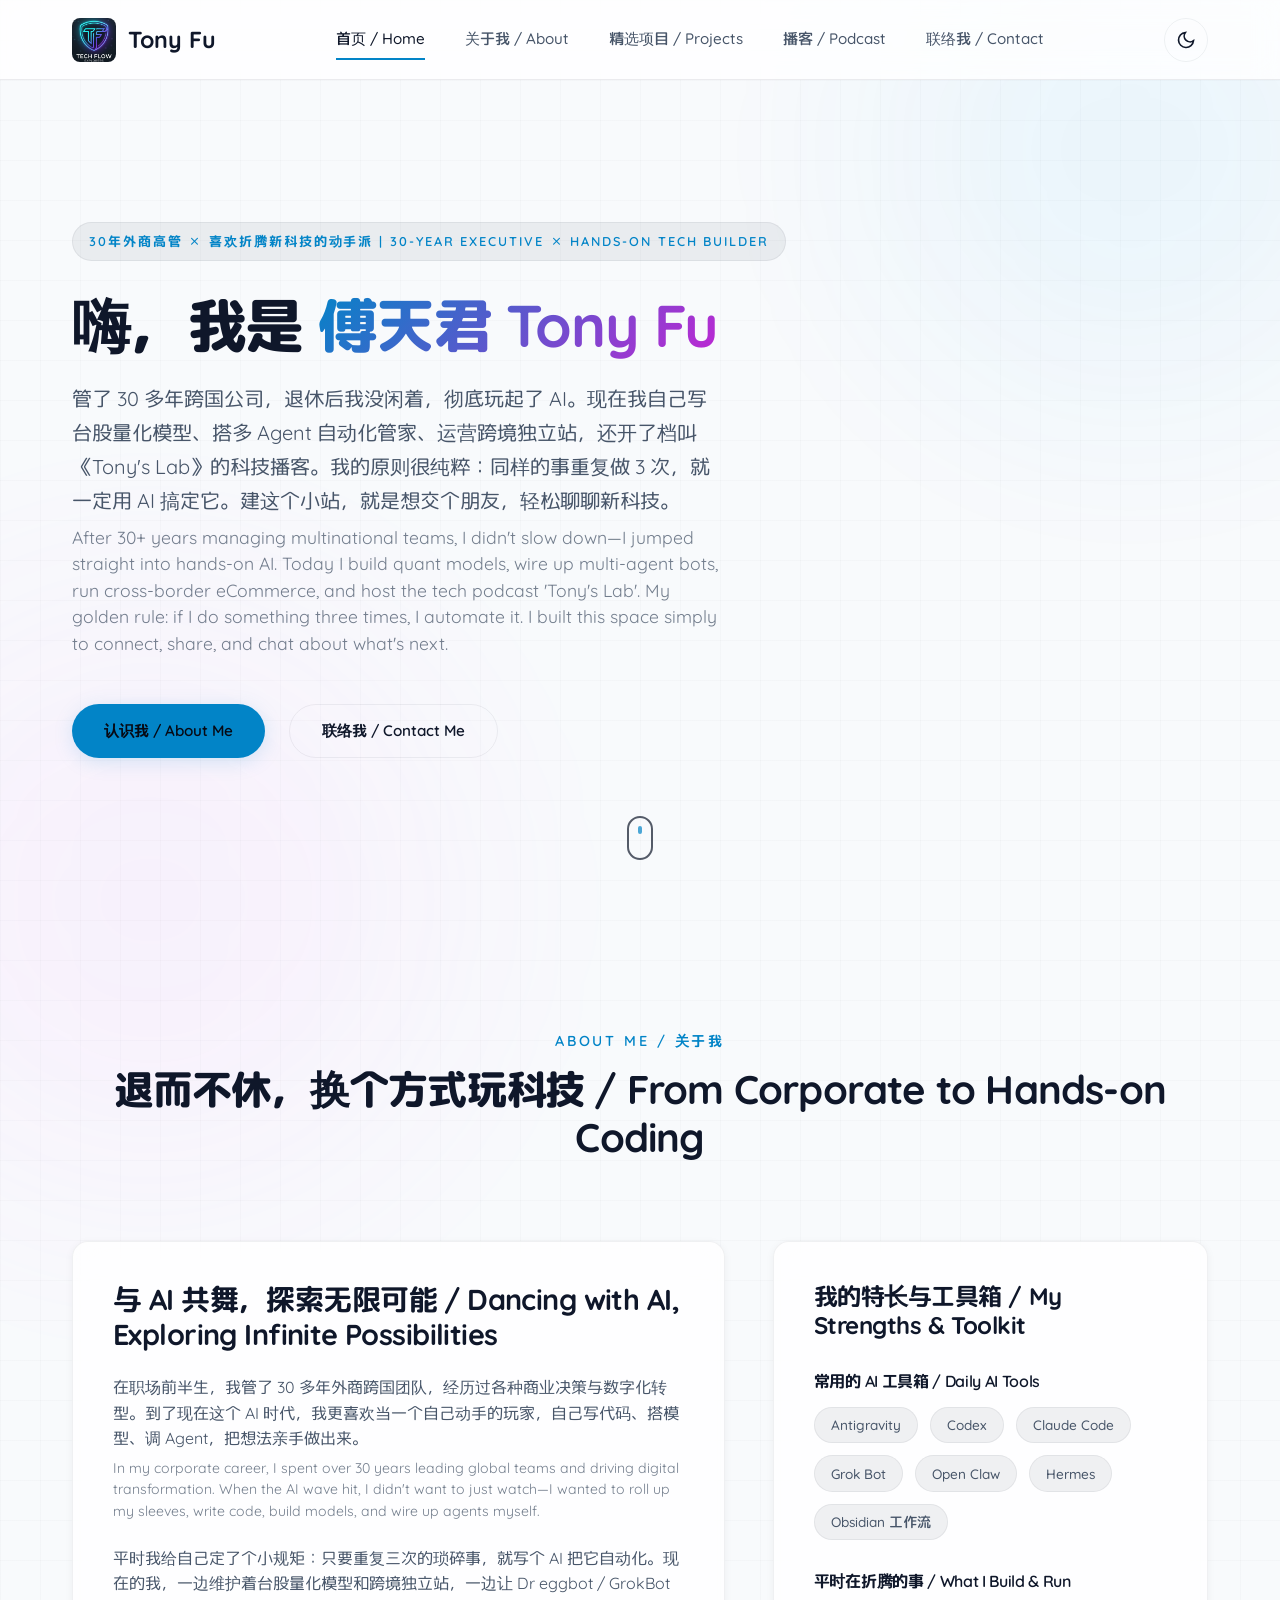
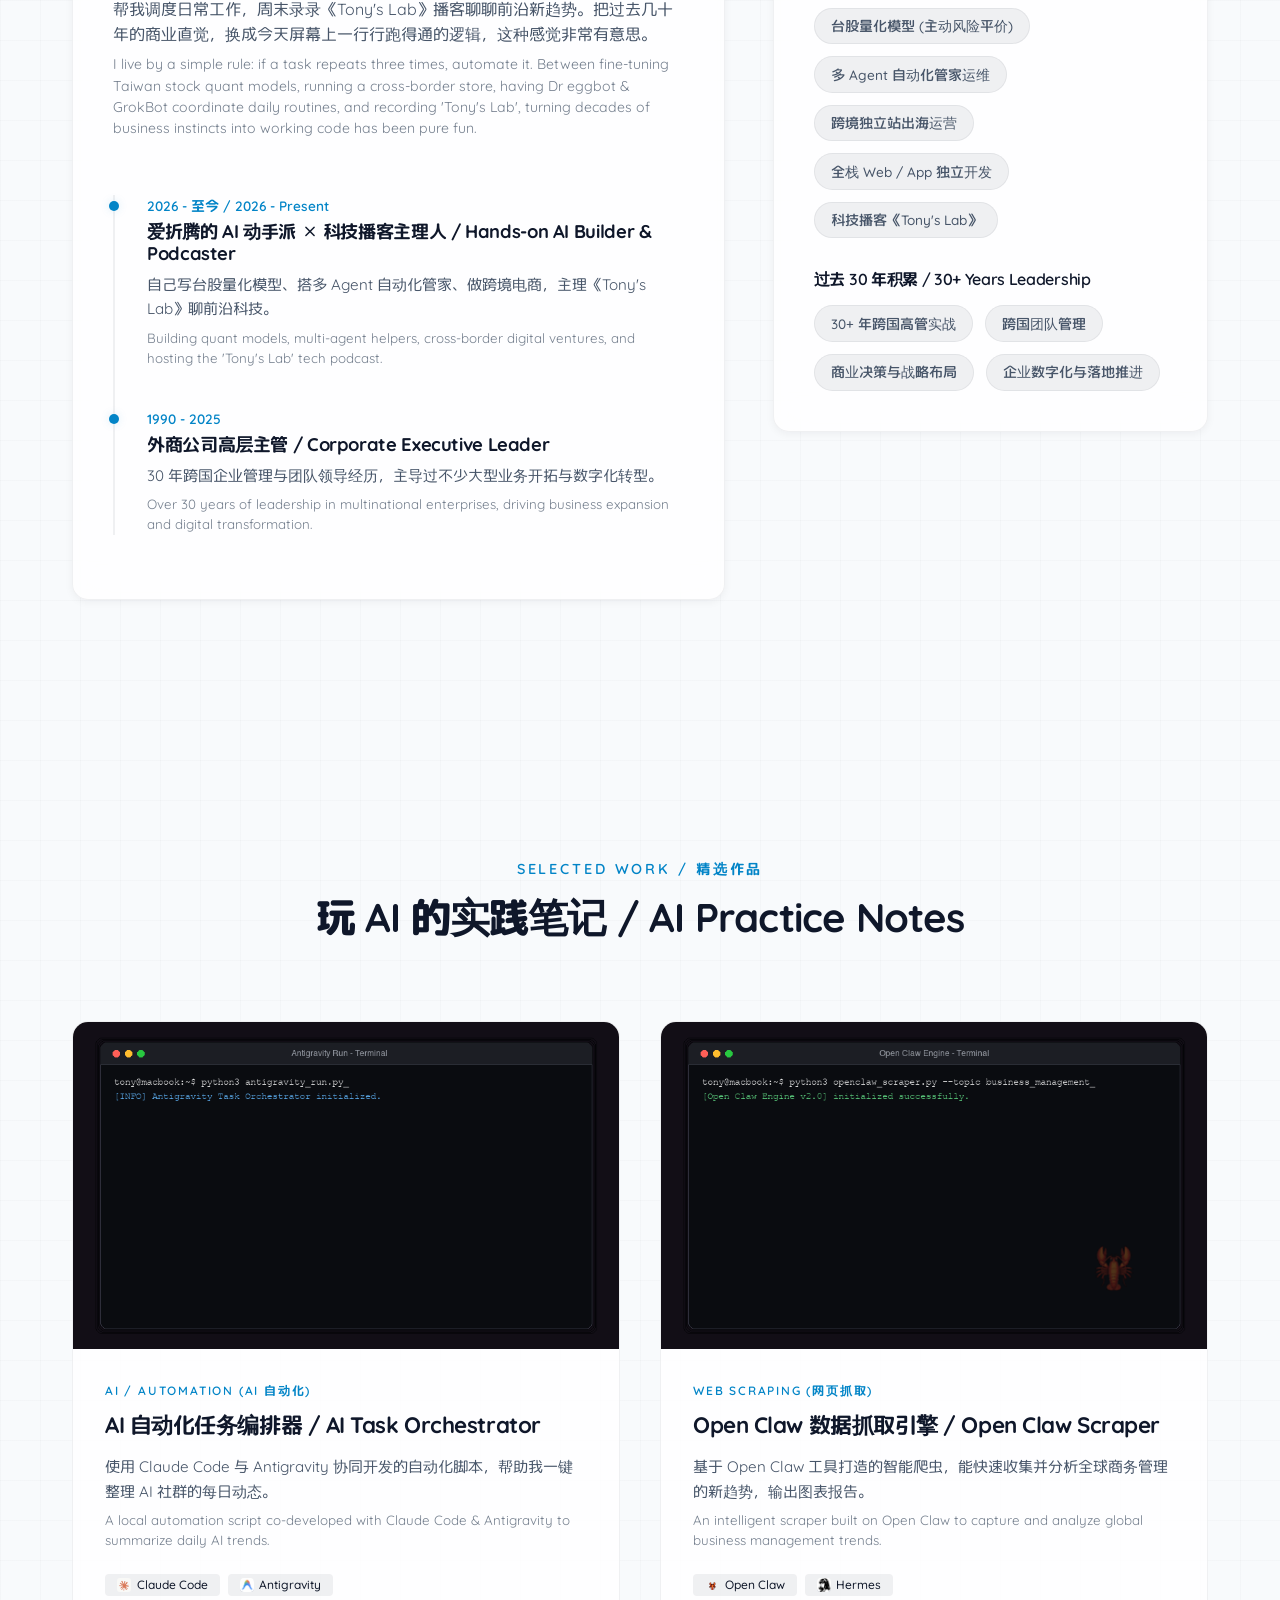
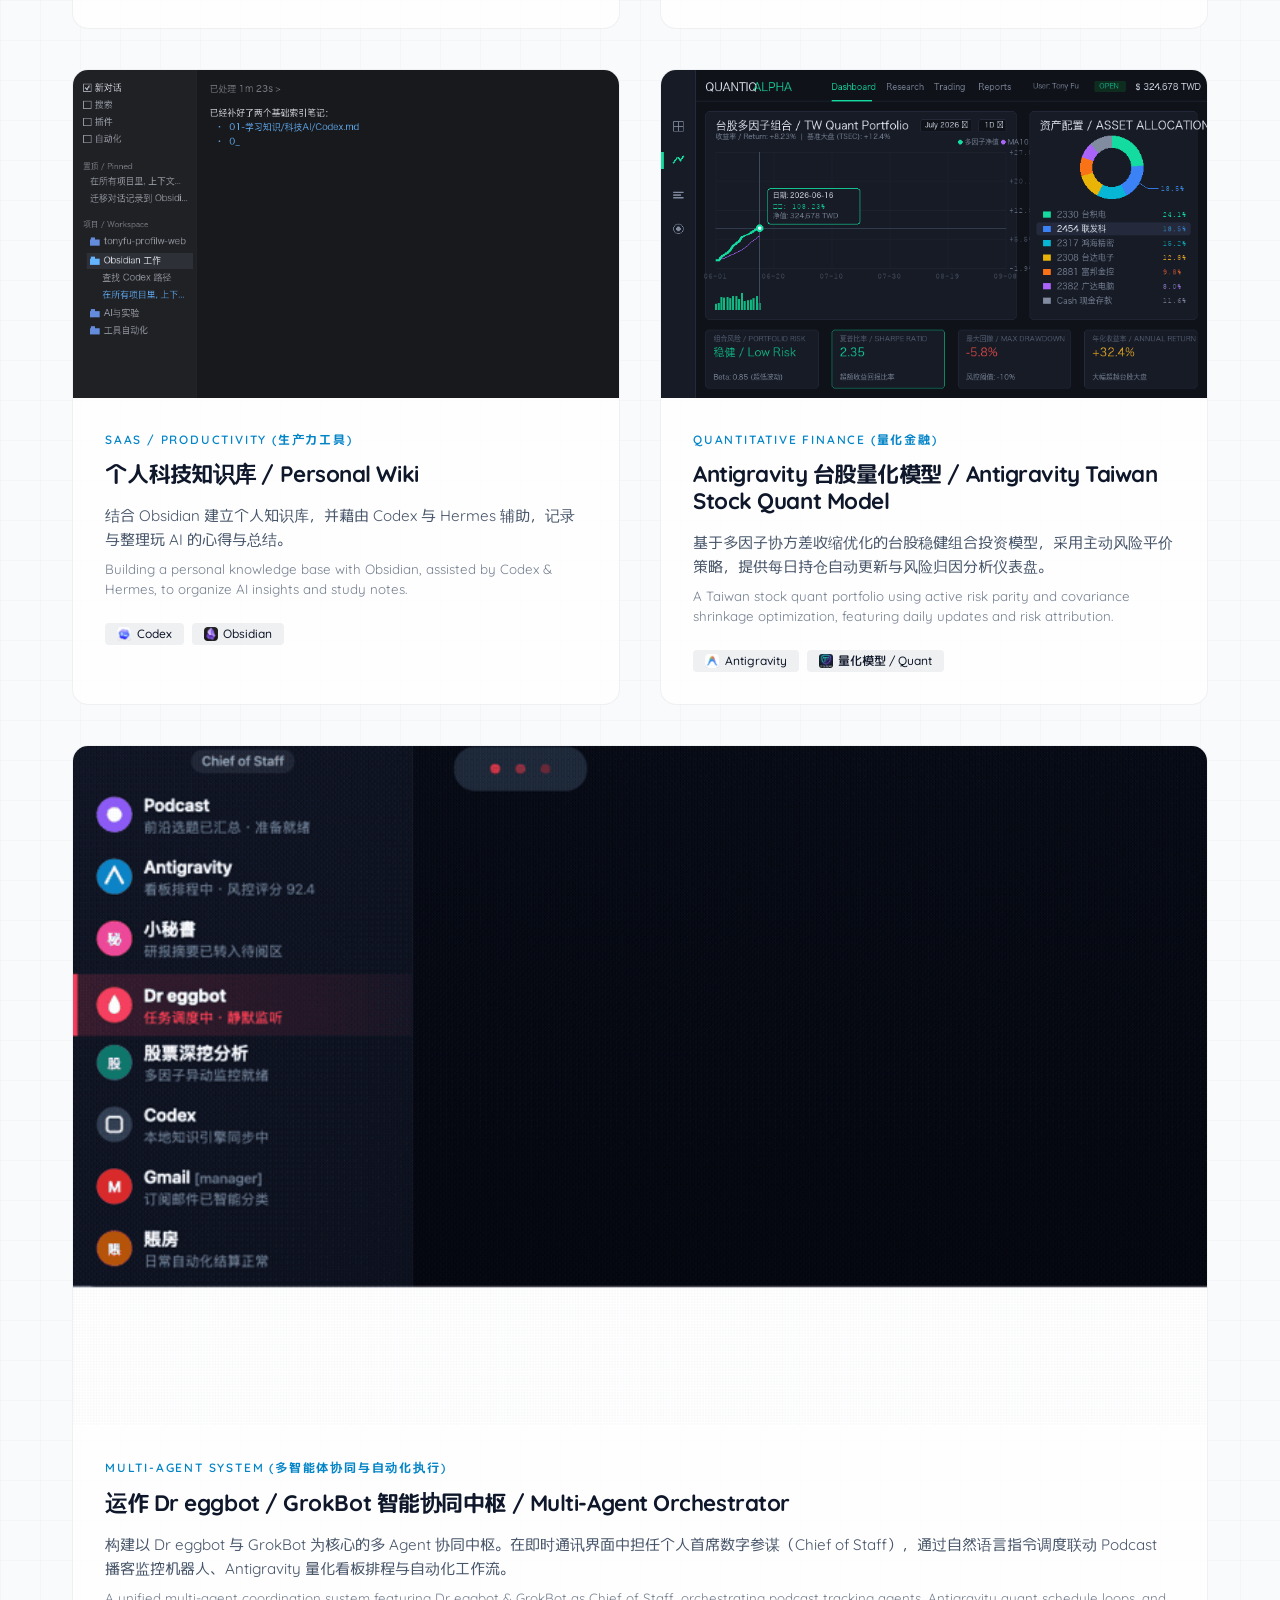
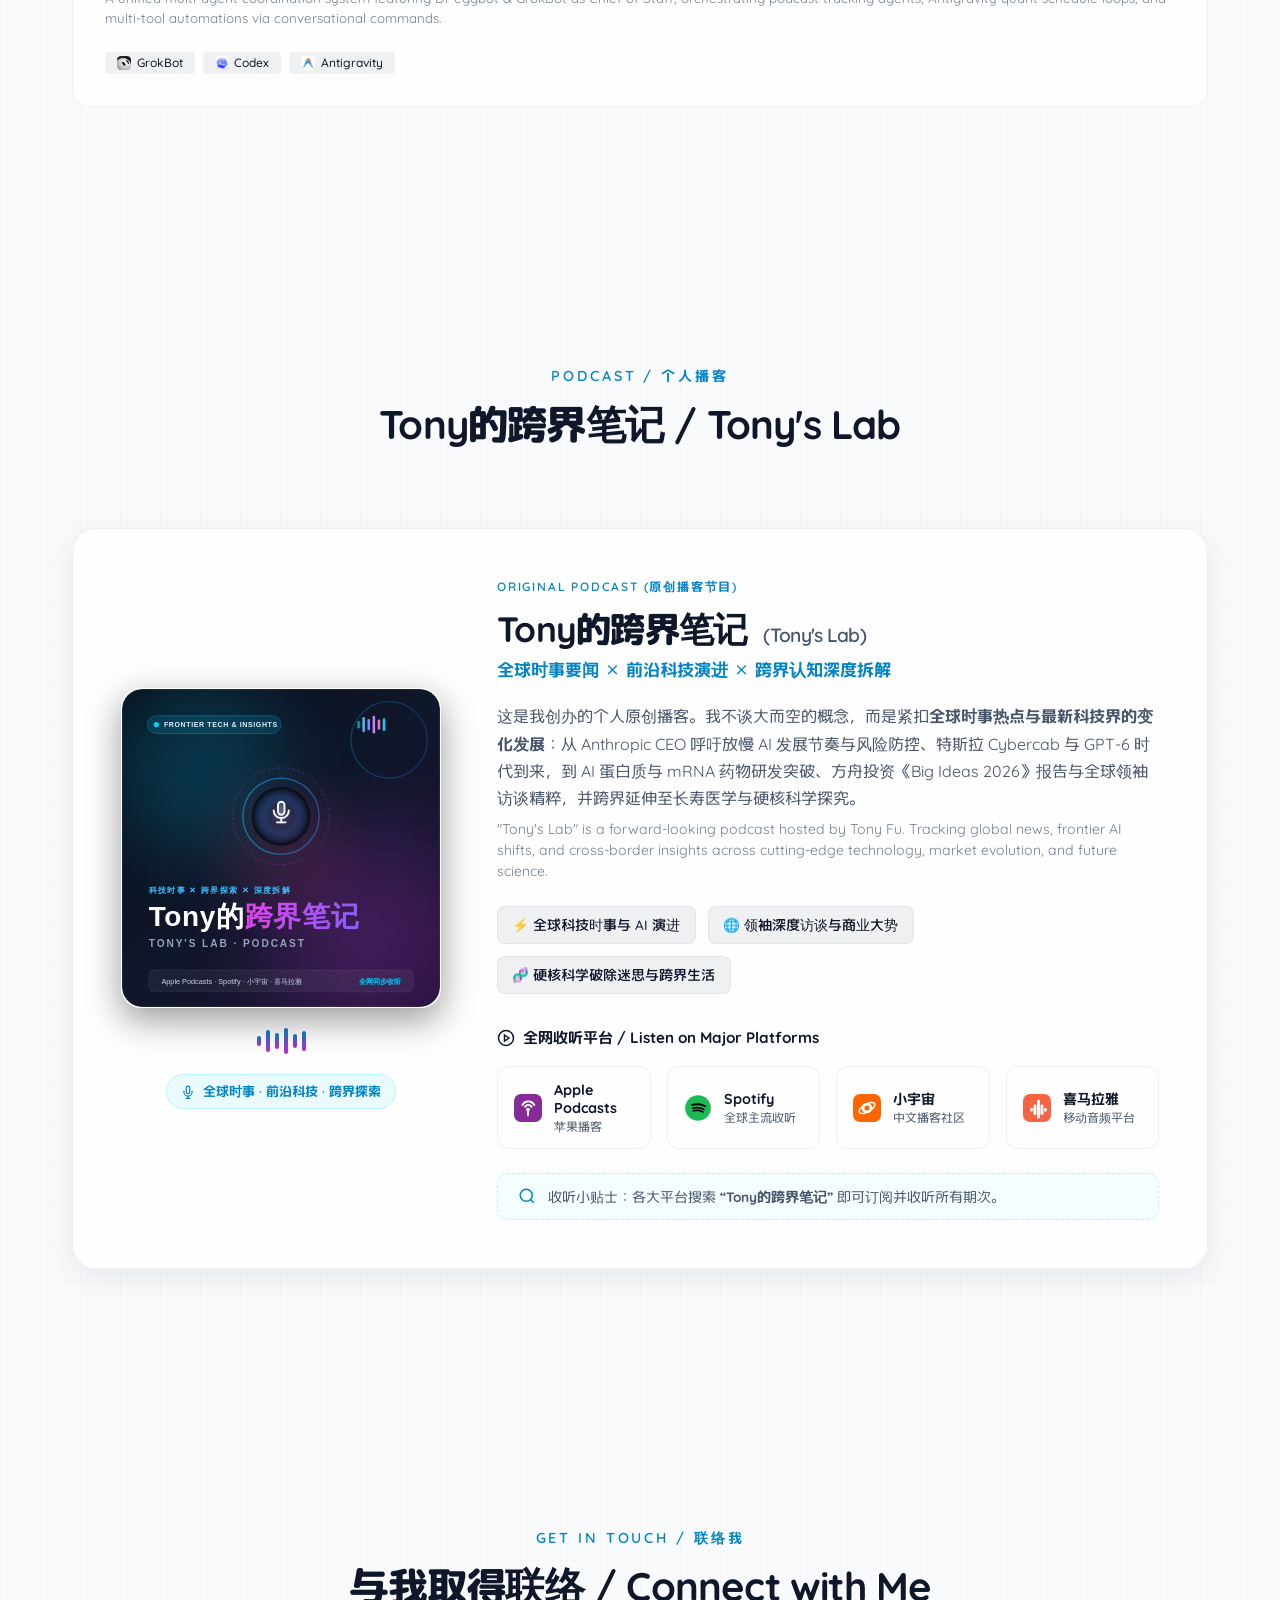
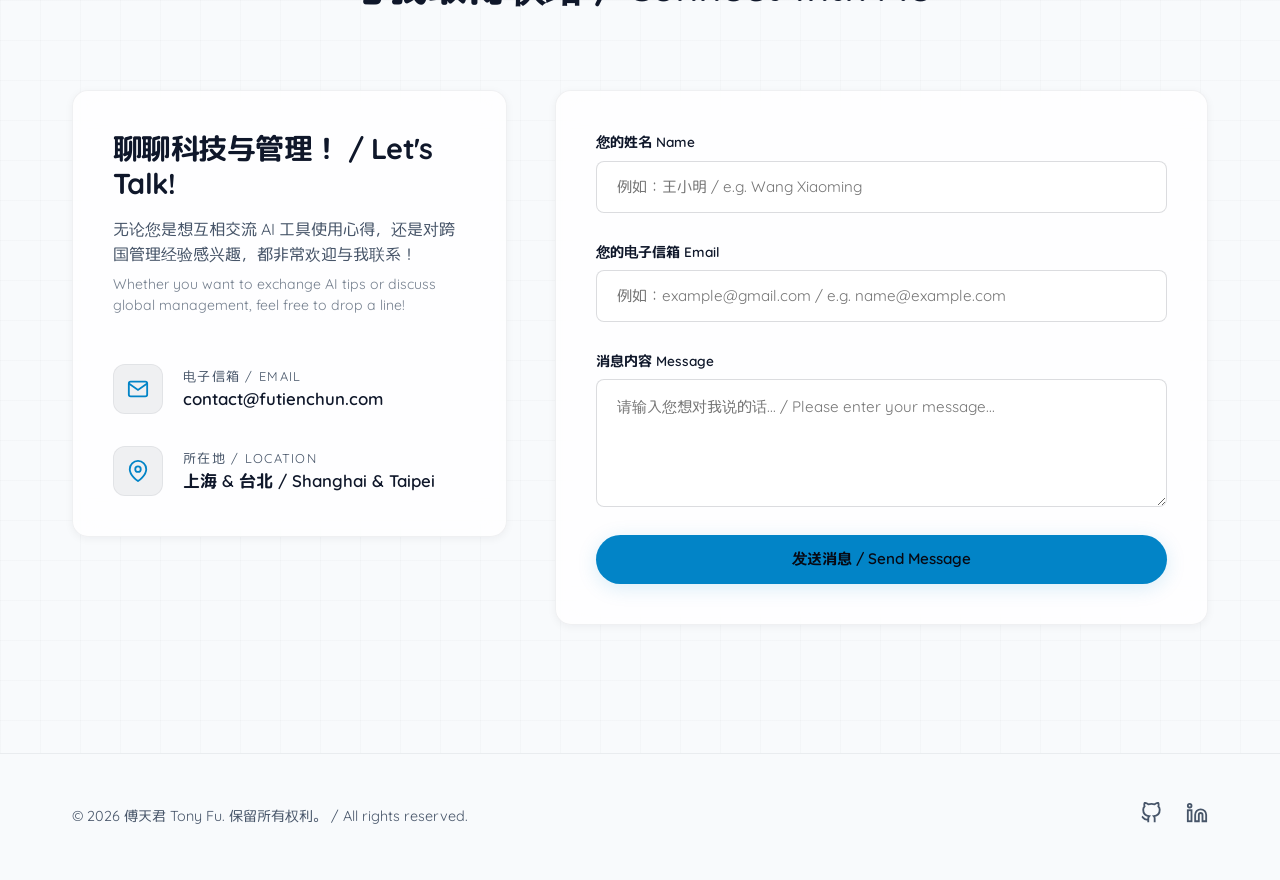
==== index.html @ 4ed68cca "deploy: sync dashboard updates on 2026-11-28 19:52:28" ====
<!DOCTYPE html>
<html lang="zh-Hans" data-theme="dark">
<head>
    <meta charset="UTF-8">
    <meta name="viewport" content="width=device-width, initial-scale=1.0">
    <title>傅天君 Tony Fu | 个人网站</title>
    <meta name="description" content="傅天君 Tony Fu 个人网站。30年外商高管，喜欢自己折腾 AI、写台股量化模型、做跨境独立站，并主理《Tony's Lab》科技播客。">
    
    <!-- Open Graph / Facebook -->
    <meta property="og:type" content="website">
    <meta property="og:title" content="傅天君 Tony Fu | 30年外商高管 ✕ 喜欢折腾新科技的动手派">
    <meta property="og:description" content="傅天君 Tony Fu 个人网站。30年外商高管，喜欢自己折腾 AI、写台股量化模型、做跨境独立站，并主理《Tony's Lab》科技播客。">
    <meta property="og:image" content="https://images.unsplash.com/photo-1618005182384-a83a8bd57fbe?q=80&w=1200&auto=format&fit=crop">

    <!-- Google Fonts -->
    <link rel="preconnect" href="https://fonts.googleapis.com">
    <link rel="preconnect" href="https://fonts.gstatic.com" crossorigin>
    <link href="https://fonts.googleapis.com/css2?family=M+PLUS+Rounded+1c:wght@400;500;700;800&family=Quicksand:wght@400;500;600;700&display=swap" rel="stylesheet">

    <!-- Style Sheet -->
    <link rel="stylesheet" href="style.css?v=20261128195228">
</head>
<body>
    <!-- Background Elements for Premium Glow Effects -->
    <div class="glow-container">
        <div class="glow-orb orb-1"></div>
        <div class="glow-orb orb-2"></div>
    </div>

    <!-- Header Navigation -->
    <header class="header">
        <div class="nav-container">
            <a href="#" class="logo"><img src="logo-v3.png" alt="Tony Fu Logo" class="logo-img" width="44" height="44" style="width: 44px; height: 44px; border-radius: 8px; object-fit: cover;"><span class="logo-text">Tony Fu</span></a>
            
            <nav class="nav-menu" id="navMenu">
                <a href="#home" class="nav-link active">首页 / Home</a>
                <a href="#about" class="nav-link">关于我 / About</a>
                <a href="#projects" class="nav-link">精选项目 / Projects</a>
                <a href="#podcast" class="nav-link">播客 / Podcast</a>
                <a href="#contact" class="nav-link">联络我 / Contact</a>
            </nav>

            <div class="nav-actions">
                <!-- Theme Toggle Button -->
                <button id="themeToggle" class="theme-toggle-btn" aria-label="切换主题">
                    <!-- Sun Icon (SVG) -->
                    <svg class="sun-icon" xmlns="http://www.w3.org/2000/svg" viewBox="0 0 24 24" fill="none" stroke="currentColor" stroke-width="2">
                        <circle cx="12" cy="12" r="5"></circle>
                        <line x1="12" y1="1" x2="12" y2="3"></line>
                        <line x1="12" y1="21" x2="12" y2="23"></line>
                        <line x1="4.22" y1="4.22" x2="5.64" y2="5.64"></line>
                        <line x1="18.36" y1="18.36" x2="19.78" y2="19.78"></line>
                        <line x1="1" y1="12" x2="3" y2="12"></line>
                        <line x1="21" y1="12" x2="23" y2="12"></line>
                        <line x1="4.22" y1="19.78" x2="5.64" y2="18.36"></line>
                        <line x1="18.36" y1="5.64" x2="19.78" y2="4.22"></line>
                    </svg>
                    <!-- Moon Icon (SVG) -->
                    <svg class="moon-icon" xmlns="http://www.w3.org/2000/svg" viewBox="0 0 24 24" fill="none" stroke="currentColor" stroke-width="2">
                        <path d="M21 12.79A9 9 0 1 1 11.21 3 7 7 0 0 0 21 12.79z"></path>
                    </svg>
                </button>
                
                <!-- Mobile Menu Button -->
                <button class="mobile-menu-btn" id="mobileMenuBtn" aria-label="选单">
                    <span></span>
                    <span></span>
                    <span></span>
                </button>
            </div>
        </div>
    </header>

    <main>
        <!-- Hero Section -->
        <section id="home" class="hero-section">
            <div class="container">
                <div class="hero-content">
                    <span class="hero-badge animate-fade-in">30年外商高管 ✕ 喜欢折腾新科技的动手派 | 30-Year Executive ✕ Hands-on Tech Builder</span>
                    <h1 class="hero-title hero-title-small animate-slide-up">
                        嗨，我是 <span class="text-gradient">傅天君 Tony Fu</span>
                    </h1>
                    <p class="hero-description animate-slide-up-delayed">
                        管了 30 多年跨国公司，退休后我没闲着，彻底玩起了 AI。现在我自己写台股量化模型、搭多 Agent 自动化管家、运营跨境独立站，还开了档叫《Tony's Lab》的科技播客。我的原则很纯粹：同样的事重复做 3 次，就一定用 AI 搞定它。建这个小站，就是想交个朋友，轻松聊聊新科技。
                        <span class="en-text">After 30+ years managing multinational teams, I didn't slow down—I jumped straight into hands-on AI. Today I build quant models, wire up multi-agent bots, run cross-border eCommerce, and host the tech podcast 'Tony's Lab'. My golden rule: if I do something three times, I automate it. I built this space simply to connect, share, and chat about what's next.</span>
                    </p>
                    <div class="hero-actions animate-slide-up-delayed">
                        <a href="#about" class="btn btn-primary">认识我 / About Me</a>
                        <a href="#contact" class="btn btn-secondary">联络我 / Contact Me</a>
                    </div>
                </div>
            </div>
            <!-- Animated Scroll Indicator -->
            <a href="#about" class="scroll-down" aria-label="向下滚动">
                <div class="mouse">
                    <div class="wheel"></div>
                </div>
            </a>
        </section>

        <!-- About Section -->
        <section id="about" class="about-section section-padding">
            <div class="container">
                <div class="section-header">
                    <span class="section-subtitle">About Me / 关于我</span>
                    <h2 class="section-title">退而不休，换个方式玩科技 / From Corporate to Hands-on Coding</h2>
                </div>
                
                <div class="about-grid">
                    <div class="about-info card-blur reveal-left">
                        <h3>与 AI 共舞，探索无限可能 / Dancing with AI, Exploring Infinite Possibilities</h3>
                        <p>在职场前半生，我管了 30 多年外商跨国团队，经历过各种商业决策与数字化转型。到了现在这个 AI 时代，我更喜欢当一个自己动手的玩家，自己写代码、搭模型、调 Agent，把想法亲手做出来。
                            <span class="en-text">In my corporate career, I spent over 30 years leading global teams and driving digital transformation. When the AI wave hit, I didn't want to just watch—I wanted to roll up my sleeves, write code, build models, and wire up agents myself.</span>
                        </p>
                        <p>平时我给自己定了个小规矩：只要重复三次的琐碎事，就写个 AI 把它自动化。现在的我，一边维护着台股量化模型和跨境独立站，一边让 Dr eggbot / GrokBot 帮我调度日常工作，周末录录《Tony's Lab》播客聊聊前沿新趋势。把过去几十年的商业直觉，换成今天屏幕上一行行跑得通的逻辑，这种感觉非常有意思。
                            <span class="en-text">I live by a simple rule: if a task repeats three times, automate it. Between fine-tuning Taiwan stock quant models, running a cross-border store, having Dr eggbot & GrokBot coordinate daily routines, and recording 'Tony's Lab', turning decades of business instincts into working code has been pure fun.</span>
                        </p>
                        
                        <div class="experience-timeline">
                            <div class="timeline-item">
                                <div class="timeline-dot"></div>
                                <div class="timeline-date">2026 - 至今 / 2026 - Present</div>
                                <h4 class="timeline-title">爱折腾的 AI 动手派 ✕ 科技播客主理人 / Hands-on AI Builder & Podcaster</h4>
                                <p class="timeline-desc">自己写台股量化模型、搭多 Agent 自动化管家、做跨境电商，主理《Tony's Lab》聊前沿科技。
                                    <span class="en-text">Building quant models, multi-agent helpers, cross-border digital ventures, and hosting the 'Tony's Lab' tech podcast.</span>
                                </p>
                            </div>
                            <div class="timeline-item">
                                <div class="timeline-dot"></div>
                                <div class="timeline-date">1990 - 2025</div>
                                <h4 class="timeline-title">外商公司高层主管 / Corporate Executive Leader</h4>
                                <p class="timeline-desc">30 年跨国企业管理与团队领导经历，主导过不少大型业务开拓与数字化转型。
                                    <span class="en-text">Over 30 years of leadership in multinational enterprises, driving business expansion and digital transformation.</span>
                                </p>
                            </div>
                        </div>
                    </div>
                    
                    <div class="skills-container reveal-right">
                        <div class="skills-card card-blur">
                            <h3>我的特长与工具箱 / My Strengths & Toolkit</h3>
                            
                            <div class="skill-category">
                                <h4>常用的 AI 工具箱 / Daily AI Tools</h4>
                                <div class="skill-tags">
                                    <span class="skill-tag">Antigravity</span>
                                    <span class="skill-tag">Codex</span>
                                    <span class="skill-tag">Claude Code</span>
                                    <span class="skill-tag">Grok Bot</span>
                                    <span class="skill-tag">Open Claw</span>
                                    <span class="skill-tag">Hermes</span>
                                    <span class="skill-tag">Obsidian 工作流</span>
                                </div>
                            </div>
                            
                            <div class="skill-category">
                                <h4>平时在折腾的事 / What I Build & Run</h4>
                                <div class="skill-tags">
                                    <span class="skill-tag">台股量化模型 (主动风险平价)</span>
                                    <span class="skill-tag">多 Agent 自动化管家运维</span>
                                    <span class="skill-tag">跨境独立站出海运营</span>
                                    <span class="skill-tag">全栈 Web / App 独立开发</span>
                                    <span class="skill-tag">科技播客《Tony's Lab》</span>
                                </div>
                            </div>

                            <div class="skill-category">
                                <h4>过去 30 年积累 / 30+ Years Leadership</h4>
                                <div class="skill-tags">
                                    <span class="skill-tag">30+ 年跨国高管实战</span>
                                    <span class="skill-tag">跨国团队管理</span>
                                    <span class="skill-tag">商业决策与战略布局</span>
                                    <span class="skill-tag">企业数字化与落地推进</span>
                                </div>
                            </div>
                        </div>
                    </div>
                </div>
            </div>
        </section>

        <!-- Projects Section -->
        <section id="projects" class="projects-section section-padding">
            <div class="container">
                <div class="section-header">
                    <span class="section-subtitle">Selected Work / 精选作品</span>
                    <h2 class="section-title">玩 AI 的实践笔记 / AI Practice Notes</h2>
                </div>
                
                <div class="projects-grid">
                    <!-- Project 1 -->
                    <article class="project-card reveal-up">
                        <div class="project-image-wrapper">
                            <img src="antigravity-demo.gif" alt="Antigravity 自动化运行演示" class="project-image" loading="lazy">
                            <div class="project-overlay">
                                <a href="#" class="project-link" aria-label="查看项目详情">
                                    <svg xmlns="http://www.w3.org/2000/svg" viewBox="0 0 24 24" fill="none" stroke="currentColor" stroke-width="2">
                                        <path d="M18 13v6a2 2 0 0 1-2 2H5a2 2 0 0 1-2-2V8a2 2 0 0 1 2-2h6"></path>
                                        <polyline points="15 3 21 3 21 9"></polyline>
                                        <line x1="10" y1="14" x2="21" y2="3"></line>
                                    </svg>
                                </a>
                            </div>
                        </div>
                        <div class="project-info">
                            <span class="project-category">AI / Automation (AI 自动化)</span>
                            <h3 class="project-title">AI 自动化任务编排器 / AI Task Orchestrator</h3>
                            <p class="project-desc">使用 Claude Code 与 Antigravity 协同开发的自动化脚本，帮助我一键整理 AI 社群的每日动态。
                                <span class="en-text">A local automation script co-developed with Claude Code & Antigravity to summarize daily AI trends.</span>
                            </p>
                            <div class="project-tags">
                                <span class="project-tag-small"><img src="claude-icon.png" class="tag-icon-img" alt="Claude Code" width="14" height="14" style="width: 14px; height: 14px; object-fit: contain; border-radius: 3px; flex-shrink: 0;"><span>Claude Code</span></span>
                                <span class="project-tag-small"><img src="antigravity-icon.png" class="tag-icon-img" alt="Antigravity" width="14" height="14" style="width: 14px; height: 14px; object-fit: contain; border-radius: 3px; flex-shrink: 0;"><span>Antigravity</span></span>
                            </div>
                        </div>
                    </article>

                    <!-- Project 2 -->
                    <article class="project-card reveal-up" style="animation-delay: 0.1s;">
                        <div class="project-image-wrapper">
                            <img src="openclaw-demo-v4.gif" alt="Open Claw 爬虫运行演示" class="project-image" loading="lazy">
                            <div class="project-overlay">
                                <a href="#" class="project-link" aria-label="查看项目详情">
                                    <svg xmlns="http://www.w3.org/2000/svg" viewBox="0 0 24 24" fill="none" stroke="currentColor" stroke-width="2">
                                        <path d="M18 13v6a2 2 0 0 1-2 2H5a2 2 0 0 1-2-2V8a2 2 0 0 1 2-2h6"></path>
                                        <polyline points="15 3 21 3 21 9"></polyline>
                                        <line x1="10" y1="14" x2="21" y2="3"></line>
                                    </svg>
                                </a>
                            </div>
                        </div>
                        <div class="project-info">
                            <span class="project-category">Web Scraping (网页抓取)</span>
                            <h3 class="project-title">Open Claw 数据抓取引擎 / Open Claw Scraper</h3>
                            <p class="project-desc">基于 Open Claw 工具打造的智能爬虫，能快速收集并分析全球商务管理的新趋势，输出图表报告。
                                <span class="en-text">An intelligent scraper built on Open Claw to capture and analyze global business management trends.</span>
                            </p>
                            <div class="project-tags">
                                <span class="project-tag-small"><img src="open-claw-icon.png" class="tag-icon-img" alt="Open Claw" width="14" height="14" style="width: 14px; height: 14px; object-fit: contain; border-radius: 3px; flex-shrink: 0;"><span>Open Claw</span></span>
                                <span class="project-tag-small"><img src="hermes-icon.png" class="tag-icon-img" alt="Hermes" width="14" height="14" style="width: 14px; height: 14px; object-fit: contain; border-radius: 3px; flex-shrink: 0;"><span>Hermes</span></span>
                            </div>
                        </div>
                    </article>

                    <!-- Project 3 -->
                    <article class="project-card reveal-up" style="animation-delay: 0.2s;">
                        <div class="project-image-wrapper">
                            <img src="wiki-demo-v4.gif" alt="Obsidian 知识库同步演示" class="project-image" loading="lazy">
                            <div class="project-overlay">
                                <a href="#" class="project-link" aria-label="查看项目详情">
                                    <svg xmlns="http://www.w3.org/2000/svg" viewBox="0 0 24 24" fill="none" stroke="currentColor" stroke-width="2">
                                        <path d="M18 13v6a2 2 0 0 1-2 2H5a2 2 0 0 1-2-2V8a2 2 0 0 1 2-2h6"></path>
                                        <polyline points="15 3 21 3 21 9"></polyline>
                                        <line x1="10" y1="14" x2="21" y2="3"></line>
                                    </svg>
                                </a>
                            </div>
                        </div>
                        <div class="project-info">
                            <span class="project-category">SaaS / Productivity (生产力工具)</span>
                            <h3 class="project-title">个人科技知识库 / Personal Wiki</h3>
                            <p class="project-desc">结合 Obsidian 建立个人知识库，并藉由 Codex 与 Hermes 辅助，记录与整理玩 AI 的心得与总结。
                                <span class="en-text">Building a personal knowledge base with Obsidian, assisted by Codex & Hermes, to organize AI insights and study notes.</span>
                            </p>
                            <div class="project-tags">
                                <span class="project-tag-small"><img src="codex-icon.png" class="tag-icon-img" alt="Codex" width="14" height="14" style="width: 14px; height: 14px; object-fit: contain; border-radius: 3px; flex-shrink: 0;"><span>Codex</span></span>
                                <span class="project-tag-small"><img src="obsidian-icon.png" class="tag-icon-img" alt="Obsidian" width="14" height="14" style="width: 14px; height: 14px; object-fit: contain; border-radius: 3px; flex-shrink: 0;"><span>Obsidian</span></span>
                            </div>
                        </div>
                    </article>

                    <!-- Project 4 -->
                    <article class="project-card reveal-up" style="animation-delay: 0.3s;">
                        <div class="project-image-wrapper">
                            <img src="dashboard-demo.gif" alt="Antigravity 台股量化模型仪表盘演示" class="project-image" loading="lazy">
                            <div class="project-overlay">
                                <a href="/dashboard/index.html?v=20261128195228" class="project-link" aria-label="查看项目详情">
                                    <svg xmlns="http://www.w3.org/2000/svg" viewBox="0 0 24 24" fill="none" stroke="currentColor" stroke-width="2">
                                        <path d="M18 13v6a2 2 0 0 1-2 2H5a2 2 0 0 1-2-2V8a2 2 0 0 1 2-2h6"></path>
                                        <polyline points="15 3 21 3 21 9"></polyline>
                                        <line x1="10" y1="14" x2="21" y2="3"></line>
                                    </svg>
                                </a>
                            </div>
                        </div>
                        <div class="project-info">
                            <span class="project-category">Quantitative Finance (量化金融)</span>
                            <h3 class="project-title">Antigravity 台股量化模型 / Antigravity Taiwan Stock Quant Model</h3>
                            <p class="project-desc">基于多因子协方差收缩优化的台股稳健组合投资模型，采用主动风险平价策略，提供每日持仓自动更新与风险归因分析仪表盘。
                                <span class="en-text">A Taiwan stock quant portfolio using active risk parity and covariance shrinkage optimization, featuring daily updates and risk attribution.</span>
                            </p>
                            <div class="project-tags">
                                <span class="project-tag-small"><img src="antigravity-icon.png" class="tag-icon-img" alt="Antigravity" width="14" height="14" style="width: 14px; height: 14px; object-fit: contain; border-radius: 3px; flex-shrink: 0;"><span>Antigravity</span></span>
                                <span class="project-tag-small"><img src="logo-v3.png" class="tag-icon-img" alt="Quant" width="14" height="14" style="width: 14px; height: 14px; object-fit: contain; border-radius: 3px; flex-shrink: 0;"><span>量化模型 / Quant</span></span>
                            </div>
                        </div>
                    </article>

                    <!-- Project 5: GrokBot Featured Full Width -->
                    <article class="project-card featured-full reveal-up" style="animation-delay: 0.4s;">
                        <div class="project-image-wrapper">
                            <img src="grokbot-demo.gif" alt="Dr eggbot 与 GrokBot 多智能体协同调度动画演示" class="project-image" loading="lazy">
                            <div class="project-overlay">
                                <a href="#" class="project-link" aria-label="查看项目详情">
                                    <svg xmlns="http://www.w3.org/2000/svg" viewBox="0 0 24 24" fill="none" stroke="currentColor" stroke-width="2">
                                        <path d="M18 13v6a2 2 0 0 1-2 2H5a2 2 0 0 1-2-2V8a2 2 0 0 1 2-2h6"></path>
                                        <polyline points="15 3 21 3 21 9"></polyline>
                                        <line x1="10" y1="14" x2="21" y2="3"></line>
                                    </svg>
                                </a>
                            </div>
                        </div>
                        <div class="project-info">
                            <span class="project-category">Multi-Agent System (多智能体协同与自动化执行)</span>
                            <h3 class="project-title">运作 Dr eggbot / GrokBot 智能协同中枢 / Multi-Agent Orchestrator</h3>
                            <p class="project-desc">构建以 Dr eggbot 与 GrokBot 为核心的多 Agent 协同中枢。在即时通讯界面中担任个人首席数字参谋（Chief of Staff），通过自然语言指令调度联动 Podcast 播客监控机器人、Antigravity 量化看板排程与自动化工作流。
                                <span class="en-text">A unified multi-agent coordination system featuring Dr eggbot & GrokBot as Chief of Staff, orchestrating podcast tracking agents, Antigravity quant schedule loops, and multi-tool automations via conversational commands.</span>
                            </p>
                            <div class="project-tags">
                                <span class="project-tag-small"><img src="grok-icon.png" class="tag-icon-img" alt="GrokBot" width="14" height="14" style="width: 14px; height: 14px; object-fit: contain; border-radius: 3px; flex-shrink: 0;"><span>GrokBot</span></span>
                                <span class="project-tag-small"><img src="codex-icon.png" class="tag-icon-img" alt="Codex" width="14" height="14" style="width: 14px; height: 14px; object-fit: contain; border-radius: 3px; flex-shrink: 0;"><span>Codex</span></span>
                                <span class="project-tag-small"><img src="antigravity-icon.png" class="tag-icon-img" alt="Antigravity" width="14" height="14" style="width: 14px; height: 14px; object-fit: contain; border-radius: 3px; flex-shrink: 0;"><span>Antigravity</span></span>
                            </div>
                        </div>
                    </article>
                </div>
            </div>
        </section>

        <!-- Podcast Section -->
        <section id="podcast" class="podcast-section section-padding">
            <div class="container">
                <div class="section-header">
                    <span class="section-subtitle">Podcast / 个人播客</span>
                    <h2 class="section-title">Tony的跨界笔记 / Tony's Lab</h2>
                </div>

                <div class="podcast-wrapper card-blur reveal-up">
                    <div class="podcast-container-grid">
                        <!-- Left Column: Cover & Sound Animation -->
                        <div class="podcast-visual-col">
                            <div class="podcast-cover-box">
                                <img src="podcast-cover.svg" alt="Tony的跨界笔记 Tony's Lab 播客封面" class="podcast-cover-img" loading="lazy">
                            </div>
                            <div class="sound-wave-bar-container" aria-hidden="true">
                                <div class="sound-wave-bar"></div>
                                <div class="sound-wave-bar"></div>
                                <div class="sound-wave-bar"></div>
                                <div class="sound-wave-bar"></div>
                                <div class="sound-wave-bar"></div>
                                <div class="sound-wave-bar"></div>
                            </div>
                            <div class="podcast-meta-badge">
                                <svg xmlns="http://www.w3.org/2000/svg" width="14" height="14" viewBox="0 0 24 24" fill="none" stroke="currentColor" stroke-width="2">
                                    <path d="M12 2a3 3 0 0 0-3 3v7a3 3 0 0 0 6 0V5a3 3 0 0 0-3-3z"></path>
                                    <path d="M19 10v2a7 7 0 0 1-14 0v-2"></path>
                                    <line x1="12" y1="19" x2="12" y2="23"></line>
                                    <line x1="8" y1="23" x2="16" y2="23"></line>
                                </svg>
                                <span>全球时事 · 前沿科技 · 跨界探索</span>
                            </div>
                        </div>

                        <!-- Right Column: Details & Platforms -->
                        <div class="podcast-content-col">
                            <span class="project-category">Original Podcast (原创播客节目)</span>
                            <h3 class="podcast-title">Tony的跨界笔记 <span style="font-size: 1.2rem; font-weight: 600; color: var(--text-secondary); margin-left: 0.4rem;">(Tony's Lab)</span></h3>
                            <p class="podcast-tagline">全球时事要闻 ✕ 前沿科技演进 ✕ 跨界认知深度拆解</p>
                            
                            <p class="podcast-desc-text">
                                这是我创办的个人原创播客。我不谈大而空的概念，而是紧扣<strong>全球时事热点与最新科技界的变化发展</strong>：从 Anthropic CEO 呼吁放慢 AI 发展节奏与风险防控、特斯拉 Cybercab 与 GPT-6 时代到来，到 AI 蛋白质与 mRNA 药物研发突破、方舟投资《Big Ideas 2026》报告与全球领袖访谈精粹，并跨界延伸至长寿医学与硬核科学探究。
                                <span class="en-text">"Tony's Lab" is a forward-looking podcast hosted by Tony Fu. Tracking global news, frontier AI shifts, and cross-border insights across cutting-edge technology, market evolution, and future science.</span>
                            </p>

                            <div class="podcast-focus-list">
                                <span class="podcast-focus-item">⚡ 全球科技时事与 AI 演进</span>
                                <span class="podcast-focus-item">🌐 领袖深度访谈与商业大势</span>
                                <span class="podcast-focus-item">🧬 硬核科学破除迷思与跨界生活</span>
                            </div>

                            <div class="podcast-platforms-heading">
                                <svg xmlns="http://www.w3.org/2000/svg" width="18" height="18" viewBox="0 0 24 24" fill="none" stroke="currentColor" stroke-width="2">
                                    <circle cx="12" cy="12" r="10"></circle>
                                    <polygon points="10 8 16 12 10 16 10 8"></polygon>
                                </svg>
                                <span>全网收听平台 / Listen on Major Platforms</span>
                            </div>

                            <div class="podcast-platforms-grid">
                                <!-- Apple Podcasts -->
                                <a href="https://podcasts.apple.com" target="_blank" rel="noopener noreferrer" class="platform-card apple-podcasts">
                                    <div class="platform-icon">
                                        <svg viewBox="0 0 24 24" fill="none" xmlns="http://www.w3.org/2000/svg">
                                            <rect width="24" height="24" rx="6" fill="#872b96"/>
                                            <path d="M12 5.5c-2.4 0-4.5 1.4-5.5 3.5-.2.5 0 1 .5 1.2.5.2 1 0 1.2-.5.7-1.6 2.3-2.7 4.1-2.7s3.4 1.1 4.1 2.7c.2.5.7.7 1.2.5.5-.2.7-.7.5-1.2-1-2.1-3.1-3.5-5.6-3.5zm0 3c-1.4 0-2.6.8-3.2 2-.2.5 0 1 .5 1.2.5.2 1 0 1.2-.5.3-.6 1-1.2 1.8-1.2s1.5.6 1.8 1.2c.2.5.7.7 1.2.5.5-.2.7-.7.5-1.2-.6-1.2-1.8-2-3.8-2zm0 3.2c-.9 0-1.6.7-1.6 1.6 0 .6.3 1.1.8 1.4v3.8c0 .4.3.7.8.7s.8-.3.8-.7v-3.8c.5-.3.8-.8.8-1.4 0-.9-.7-1.6-1.6-1.6z" fill="#ffffff"/>
                                        </svg>
                                    </div>
                                    <div class="platform-texts">
                                        <span class="platform-name">Apple Podcasts</span>
                                        <span class="platform-sub">苹果播客</span>
                                    </div>
                                </a>

                                <!-- Spotify -->
                                <a href="https://open.spotify.com" target="_blank" rel="noopener noreferrer" class="platform-card spotify">
                                    <div class="platform-icon">
                                        <svg viewBox="0 0 24 24" fill="none" xmlns="http://www.w3.org/2000/svg">
                                            <circle cx="12" cy="12" r="11" fill="#1DB954"/>
                                            <path d="M16.5 16.2c-.2 0-.4-.1-.5-.2-2.1-1.3-4.8-1.6-8-0.9-.4.1-.7-.2-.8-.5-.1-.4.2-.7.5-.8 3.5-.8 6.5-.5 8.9 1 .3.2.4.6.2.9-.1.3-.3.5-.3.5zm1.1-2.5c-.2.3-.6.4-.9.2-2.4-1.5-6.1-1.9-8.9-1-.4.1-.8-.1-.9-.5-.1-.4.1-.8.5-.9 3.2-1 7.3-.5 10 1.2.3.2.4.6.2 1zm.1-2.6c-2.9-1.7-7.7-1.9-10.5-1-.4.1-.9-.1-1-.5-.1-.4.1-.9.5-1 3.3-1 8.6-.8 11.9 1.2.4.2.5.7.3 1.1-.2.3-.8.4-1.2.2z" fill="#000000"/>
                                        </svg>
                                    </div>
                                    <div class="platform-texts">
                                        <span class="platform-name">Spotify</span>
                                        <span class="platform-sub">全球主流收听</span>
                                    </div>
                                </a>

                                <!-- 小宇宙 -->
                                <a href="https://www.xiaoyuzhoufm.com" target="_blank" rel="noopener noreferrer" class="platform-card xiaoyuzhou">
                                    <div class="platform-icon">
                                        <svg viewBox="0 0 24 24" fill="none" xmlns="http://www.w3.org/2000/svg">
                                            <rect width="24" height="24" rx="6" fill="#FF6600"/>
                                            <circle cx="12" cy="12" r="4.5" fill="#ffffff"/>
                                            <circle cx="12" cy="12" r="2.2" fill="#FF6600"/>
                                            <ellipse cx="12" cy="12" rx="7.5" ry="3.2" transform="rotate(-30 12 12)" stroke="#ffffff" stroke-width="1.3" fill="none"/>
                                        </svg>
                                    </div>
                                    <div class="platform-texts">
                                        <span class="platform-name">小宇宙</span>
                                        <span class="platform-sub">中文播客社区</span>
                                    </div>
                                </a>

                                <!-- 喜马拉雅 -->
                                <a href="https://www.ximalaya.com" target="_blank" rel="noopener noreferrer" class="platform-card ximalaya">
                                    <div class="platform-icon">
                                        <svg viewBox="0 0 24 24" fill="none" xmlns="http://www.w3.org/2000/svg">
                                            <rect width="24" height="24" rx="6" fill="#F86442"/>
                                            <path d="M6 13a1 1 0 0 1 1-1h.5a1 1 0 0 1 1 1v1a1 1 0 0 1-1 1H7a1 1 0 0 1-1-1v-1zm3-3a1 1 0 0 1 1-1h.5a1 1 0 0 1 1 1v7a1 1 0 0 1-1 1H10a1 1 0 0 1-1-1v-7zm3-4a1 1 0 0 1 1-1h.5a1 1 0 0 1 1 1v14a1 1 0 0 1-1 1H13a1 1 0 0 1-1-1V6zm3 4a1 1 0 0 1 1-1h.5a1 1 0 0 1 1 1v7a1 1 0 0 1-1 1H16a1 1 0 0 1-1-1v-7zm3 3a1 1 0 0 1 1-1h.5a1 1 0 0 1 1 1v1a1 1 0 0 1-1 1H19a1 1 0 0 1-1-1v-1z" fill="#ffffff"/>
                                        </svg>
                                    </div>
                                    <div class="platform-texts">
                                        <span class="platform-name">喜马拉雅</span>
                                        <span class="platform-sub">移动音频平台</span>
                                    </div>
                                </a>
                            </div>

                            <div class="podcast-search-tip">
                                <svg xmlns="http://www.w3.org/2000/svg" viewBox="0 0 24 24" fill="none" stroke="currentColor" stroke-width="2">
                                    <circle cx="11" cy="11" r="8"></circle>
                                    <line x1="21" y1="21" x2="16.65" y2="16.65"></line>
                                </svg>
                                <span>收听小贴士：各大平台搜索 <strong>“Tony的跨界笔记”</strong> 即可订阅并收听所有期次。</span>
                            </div>
                        </div>
                    </div>
                </div>
            </div>
        </section>

        <!-- Contact Section -->
        <section id="contact" class="contact-section section-padding">
            <div class="container">
                <div class="section-header">
                    <span class="section-subtitle">Get In Touch / 联络我</span>
                    <h2 class="section-title">与我取得联络 / Connect with Me</h2>
                </div>

                <div class="contact-grid">
                    <div class="contact-card card-blur reveal-left">
                        <h3>聊聊科技与管理！ / Let's Talk!</h3>
                        <p>无论您是想互相交流 AI 工具使用心得，还是对跨国管理经验感兴趣，都非常欢迎与我联系！
                            <span class="en-text">Whether you want to exchange AI tips or discuss global management, feel free to drop a line!</span>
                        </p>
                        
                        <div class="contact-methods">
                            <div class="contact-method-item">
                                <div class="icon-wrapper">
                                    <svg xmlns="http://www.w3.org/2000/svg" viewBox="0 0 24 24" fill="none" stroke="currentColor" stroke-width="2">
                                        <path d="M4 4h16c1.1 0 2 .9 2 2v12c0 1.1-.9 2-2 2H4c-1.1 0-2-.9-2-2V6c0-1.1.9-2 2-2z"></path>
                                        <polyline points="22,6 12,13 2,6"></polyline>
                                    </svg>
                                </div>
                                <div class="method-text">
                                    <span class="method-label">电子信箱 / Email</span>
                                    <a href="mailto:contact@futienchun.com" class="method-value">contact@futienchun.com</a>
                                </div>
                            </div>
                            <div class="contact-method-item">
                                <div class="icon-wrapper">
                                    <svg xmlns="http://www.w3.org/2000/svg" viewBox="0 0 24 24" fill="none" stroke="currentColor" stroke-width="2">
                                        <path d="M21 10c0 7-9 13-9 13s-9-6-9-13a9 9 0 0 1 18 0z"></path>
                                        <circle cx="12" cy="10" r="3"></circle>
                                    </svg>
                                </div>
                                <div class="method-text">
                                    <span class="method-label">所在地 / Location</span>
                                    <span class="method-value">上海 &amp; 台北 / Shanghai &amp; Taipei</span>
                                </div>
                            </div>
                        </div>
                    </div>

                    <div class="contact-form-container card-blur reveal-right">
                        <form id="contactForm" class="contact-form">
                            <div class="form-group">
                                <label for="name">您的姓名 Name</label>
                                <input type="text" id="name" name="name" required placeholder="例如：王小明 / e.g. Wang Xiaoming">
                            </div>
                            <div class="form-group">
                                <label for="email">您的电子信箱 Email</label>
                                <input type="email" id="email" name="email" required placeholder="例如：example@gmail.com / e.g. name@example.com">
                            </div>
                            <div class="form-group">
                                <label for="message">消息内容 Message</label>
                                <textarea id="message" name="message" rows="5" required placeholder="请输入您想对我说的话... / Please enter your message..."></textarea>
                            </div>
                            <button type="submit" class="btn btn-primary btn-block">发送消息 / Send Message</button>
                        </form>
                    </div>
                </div>
            </div>
        </section>
    </main>

    <!-- Footer -->
    <footer class="footer">
        <div class="container footer-content">
            <p>&copy; 2026 傅天君 Tony Fu. 保留所有权利。 / All rights reserved.</p>
            <div class="social-links">
                <a href="https://github.com" target="_blank" rel="noopener noreferrer" aria-label="GitHub">
                    <svg xmlns="http://www.w3.org/2000/svg" viewBox="0 0 24 24" fill="none" stroke="currentColor" stroke-width="2">
                        <path d="M9 19c-5 1.5-5-2.5-7-3m14 6v-3.87a3.37 3.37 0 0 0-.94-2.61c3.14-.35 6.44-1.54 6.44-7A5.44 5.44 0 0 0 20 4.77 5.07 5.07 0 0 0 19.91 1S18.73.65 16 2.48a13.38 13.38 0 0 0-7 0C6.27.65 5.09 1 5.09 1A5.07 5.07 0 0 0 5 4.77a5.44 5.44 0 0 0-1.5 3.78c0 5.42 3.3 6.61 6.44 7A3.37 3.37 0 0 0 9 18.13V22"></path>
                    </svg>
                </a>
                <a href="https://linkedin.com" target="_blank" rel="noopener noreferrer" aria-label="LinkedIn">
                    <svg xmlns="http://www.w3.org/2000/svg" viewBox="0 0 24 24" fill="none" stroke="currentColor" stroke-width="2">
                        <path d="M16 8a6 6 0 0 1 6 6v7h-4v-7a2 2 0 0 0-2-2 2 2 0 0 0-2 2v7h-4v-7a6 6 0 0 1 6-6z"></path>
                        <rect x="2" y="9" width="4" height="12"></rect>
                        <circle cx="4" cy="4" r="2"></circle>
                    </svg>
                </a>
            </div>
        </div>
    </footer>

    <!-- JavaScript -->
    <script src="script.js?v=20261128195228"></script>
</body>
</html>
---- style.css ----
/* ==========================================================================
   1. Design System Tokens & Base Settings
   ========================================================================== */
:root {
    /* Fonts */
    --font-heading: 'Quicksand', 'M PLUS Rounded 1c', -apple-system, BlinkMacSystemFont, "Segoe UI", Roboto, sans-serif;
    --font-body: 'Quicksand', 'M PLUS Rounded 1c', -apple-system, BlinkMacSystemFont, "Segoe UI", Roboto, sans-serif;

    /* Transition Speeds */
    --transition-fast: 0.2s cubic-bezier(0.4, 0, 0.2, 1);
    --transition-normal: 0.4s cubic-bezier(0.4, 0, 0.2, 1);
    --transition-slow: 0.6s cubic-bezier(0.4, 0, 0.2, 1);
    
    /* Layout Constants */
    --header-height: 80px;
    --max-width: 1200px;
}

/* Bilingual text styling */
.en-text {
    display: block;
    font-size: 0.88em;
    opacity: 0.75;
    margin-top: 0.4rem;
    font-weight: 400;
    line-height: 1.5;
}


/* Dark Mode Tokens (Default) */
[data-theme="dark"] {
    --bg-color: #070913;
    --bg-grid: rgba(255, 255, 255, 0.02);
    --text-primary: #f1f5f9;
    --text-secondary: #94a3b8;
    
    --primary-color: #00d2ff;
    --primary-glow: rgba(0, 210, 255, 0.3);
    --secondary-color: #d946ef;
    --secondary-glow: rgba(217, 70, 239, 0.3);
    --accent-color: #3b82f6;

    --card-bg: rgba(15, 23, 42, 0.65);
    --card-border: rgba(255, 255, 255, 0.06);
    --card-hover-border: rgba(0, 210, 255, 0.4);
    
    --glass-bg: rgba(7, 9, 19, 0.75);
    --glass-border: rgba(255, 255, 255, 0.08);
    
    --input-bg: rgba(15, 23, 42, 0.8);
    --input-border: rgba(255, 255, 255, 0.1);
    
    --shadow-sm: 0 2px 8px rgba(0, 0, 0, 0.5);
    --shadow-md: 0 8px 30px rgba(0, 0, 0, 0.6);
    
    --orb-1-color: rgba(0, 210, 255, 0.15);
    --orb-2-color: rgba(217, 70, 239, 0.15);
}

/* Light Mode Tokens */
[data-theme="light"] {
    --bg-color: #f8fafc;
    --bg-grid: rgba(15, 23, 42, 0.02);
    --text-primary: #0f172a;
    --text-secondary: #475569;
    
    --primary-color: #0284c7;
    --primary-glow: rgba(2, 132, 199, 0.15);
    --secondary-color: #c026d3;
    --secondary-glow: rgba(192, 38, 211, 0.15);
    --accent-color: #2563eb;

    --card-bg: rgba(255, 255, 255, 0.8);
    --card-border: rgba(15, 23, 42, 0.06);
    --card-hover-border: rgba(2, 132, 199, 0.4);
    
    --glass-bg: rgba(255, 255, 255, 0.8);
    --glass-border: rgba(15, 23, 42, 0.08);
    
    --input-bg: #ffffff;
    --input-border: rgba(15, 23, 42, 0.15);
    
    --shadow-sm: 0 2px 8px rgba(15, 23, 42, 0.05);
    --shadow-md: 0 8px 30px rgba(15, 23, 42, 0.08);
    
    --orb-1-color: rgba(14, 165, 233, 0.08);
    --orb-2-color: rgba(232, 121, 249, 0.08);
}

/* Base Styles */
* {
    margin: 0;
    padding: 0;
    box-sizing: border-box;
}

html {
    scroll-behavior: smooth;
    font-size: 16px;
}

body {
    background-color: var(--bg-color);
    color: var(--text-primary);
    font-family: var(--font-body);
    line-height: 1.6;
    overflow-x: hidden;
    transition: background-color var(--transition-normal), color var(--transition-normal);
    position: relative;
}

/* Background grid pattern */
body::before {
    content: '';
    position: absolute;
    top: 0;
    left: 0;
    width: 100%;
    height: 100%;
    background-image: 
        linear-gradient(var(--bg-grid) 1px, transparent 1px),
        linear-gradient(90deg, var(--bg-grid) 1px, transparent 1px);
    background-size: 40px 40px;
    z-index: -2;
    pointer-events: none;
}

/* ==========================================================================
   2. Layout & Reusable UI Elements
   ========================================================================== */
.container {
    width: 100%;
    max-width: var(--max-width);
    margin: 0 auto;
    padding: 0 2rem;
}

.section-padding {
    padding: 8rem 0;
}

/* Glow Orbs */
.glow-container {
    position: absolute;
    top: 0;
    left: 0;
    width: 100%;
    height: 100%;
    overflow: hidden;
    z-index: -1;
    pointer-events: none;
}

.glow-orb {
    position: absolute;
    border-radius: 50%;
    filter: blur(120px);
    opacity: 0.8;
    animation: floatOrb 20s infinite alternate ease-in-out;
}

.orb-1 {
    width: 500px;
    height: 500px;
    background: var(--orb-1-color);
    top: -100px;
    right: -100px;
}

.orb-2 {
    width: 600px;
    height: 600px;
    background: var(--orb-2-color);
    top: 600px;
    left: -150px;
    animation-delay: -5s;
}

@keyframes floatOrb {
    0% { transform: translate(0, 0) scale(1); }
    100% { transform: translate(60px, 40px) scale(1.1); }
}

/* Headings */
h1, h2, h3, h4, h5, h6 {
    font-family: var(--font-heading);
    font-weight: 700;
    letter-spacing: -0.02em;
    line-height: 1.2;
}

.section-header {
    text-align: center;
    margin-bottom: 5rem;
}

.section-subtitle {
    font-size: 0.9rem;
    text-transform: uppercase;
    letter-spacing: 0.2em;
    color: var(--primary-color);
    font-weight: 600;
    display: inline-block;
    margin-bottom: 0.75rem;
}

.section-title {
    font-size: 2.5rem;
    font-weight: 800;
}

/* Gradient Text */
.text-gradient {
    background: linear-gradient(135deg, var(--primary-color) 0%, var(--secondary-color) 100%);
    -webkit-background-clip: text;
    -webkit-text-fill-color: transparent;
    background-clip: text;
}

/* Cards (Glassmorphism) */
.card-blur {
    background: var(--card-bg);
    border: 1px solid var(--card-border);
    backdrop-filter: blur(16px);
    -webkit-backdrop-filter: blur(16px);
    border-radius: 16px;
    padding: 2.5rem;
    box-shadow: var(--shadow-sm);
    transition: transform var(--transition-normal), 
                border-color var(--transition-normal), 
                box-shadow var(--transition-normal);
}

/* Buttons */
.btn {
    display: inline-flex;
    align-items: center;
    justify-content: center;
    padding: 0.85rem 2rem;
    border-radius: 50px;
    font-family: var(--font-heading);
    font-weight: 600;
    font-size: 0.95rem;
    text-decoration: none;
    cursor: pointer;
    transition: transform var(--transition-fast), 
                box-shadow var(--transition-fast), 
                background-color var(--transition-fast), 
                color var(--transition-fast);
}

.btn-primary {
    background-color: var(--primary-color);
    color: #070913;
    border: none;
    box-shadow: 0 4px 20px var(--primary-glow);
}

.btn-primary:hover {
    transform: translateY(-2px);
    box-shadow: 0 6px 25px var(--primary-glow);
}

.btn-secondary {
    background-color: transparent;
    color: var(--text-primary);
    border: 1.5px solid var(--card-border);
}

.btn-secondary:hover {
    background-color: var(--card-border);
    transform: translateY(-2px);
}

.btn-block {
    display: flex;
    width: 100%;
}

/* ==========================================================================
   3. Header & Navigation
   ========================================================================== */
.header {
    position: fixed;
    top: 0;
    left: 0;
    width: 100%;
    height: var(--header-height);
    background: var(--glass-bg);
    border-bottom: 1px solid var(--glass-border);
    backdrop-filter: blur(12px);
    -webkit-backdrop-filter: blur(12px);
    z-index: 1000;
    display: flex;
    align-items: center;
    transition: background-color var(--transition-normal), border-color var(--transition-normal);
}

.nav-container {
    width: 100%;
    max-width: var(--max-width);
    margin: 0 auto;
    padding: 0 2rem;
    display: flex;
    align-items: center;
    justify-content: space-between;
}

.logo {
    display: flex;
    align-items: center;
    gap: 0.75rem;
    text-decoration: none;
}

.logo-img {
    width: 44px;
    height: 44px;
    border-radius: 8px;
    object-fit: cover;
    flex-shrink: 0;
}

.logo-text {
    font-family: var(--font-heading);
    font-weight: 800;
    font-size: 1.45rem;
    color: var(--text-primary);
    line-height: 1.2;
}

.nav-menu {
    display: flex;
    align-items: center;
    gap: 2.5rem;
}

.nav-link {
    color: var(--text-secondary);
    text-decoration: none;
    font-weight: 500;
    font-size: 0.95rem;
    position: relative;
    padding: 0.5rem 0;
    transition: color var(--transition-fast);
}

.nav-link:hover, .nav-link.active {
    color: var(--text-primary);
}

/* Underline slide effect */
.nav-link::after {
    content: '';
    position: absolute;
    bottom: 0;
    left: 0;
    width: 100%;
    height: 2px;
    background-color: var(--primary-color);
    transform: scaleX(0);
    transform-origin: right;
    transition: transform var(--transition-fast);
}

.nav-link:hover::after, .nav-link.active::after {
    transform: scaleX(1);
    transform-origin: left;
}

.nav-actions {
    display: flex;
    align-items: center;
    gap: 1.5rem;
}

/* Theme Toggle */
.theme-toggle-btn {
    background: none;
    border: 1px solid var(--card-border);
    border-radius: 50%;
    width: 44px;
    height: 44px;
    display: flex;
    align-items: center;
    justify-content: center;
    cursor: pointer;
    color: var(--text-primary);
    transition: background-color var(--transition-fast);
}

.theme-toggle-btn:hover {
    background-color: var(--card-border);
}

.theme-toggle-btn svg {
    width: 20px;
    height: 20px;
}

/* Show/hide icons based on theme */
[data-theme="dark"] .sun-icon { display: block; }
[data-theme="dark"] .moon-icon { display: none; }
[data-theme="light"] .sun-icon { display: none; }
[data-theme="light"] .moon-icon { display: block; }

/* Mobile Menu Toggle */
.mobile-menu-btn {
    display: none;
    flex-direction: column;
    justify-content: space-between;
    width: 24px;
    height: 18px;
    background: none;
    border: none;
    cursor: pointer;
    z-index: 1001;
}

.mobile-menu-btn span {
    display: block;
    width: 100%;
    height: 2px;
    background-color: var(--text-primary);
    transition: transform var(--transition-fast), opacity var(--transition-fast);
}

/* Mobile active state (hamburger to cross) */
.mobile-menu-btn.active span:nth-child(1) {
    transform: translateY(8px) rotate(45deg);
}

.mobile-menu-btn.active span:nth-child(2) {
    opacity: 0;
}

.mobile-menu-btn.active span:nth-child(3) {
    transform: translateY(-8px) rotate(-45deg);
}

/* ==========================================================================
   4. Hero Section
   ========================================================================== */
.hero-section {
    position: relative;
    height: 100vh;
    display: flex;
    align-items: center;
    padding-top: var(--header-height);
}

.hero-content {
    max-width: 800px;
}

.hero-badge {
    display: inline-block;
    padding: 0.5rem 1rem;
    border-radius: 50px;
    background-color: var(--card-border);
    border: 1px solid var(--card-border);
    font-size: 0.8rem;
    font-weight: 600;
    text-transform: uppercase;
    letter-spacing: 0.15em;
    color: var(--primary-color);
    margin-bottom: 2rem;
}

.hero-title {
    font-size: clamp(3rem, 6vw, 5rem);
    font-weight: 800;
    margin-bottom: 1.5rem;
    line-height: 1.1;
}

.hero-title-small {
    font-size: clamp(1.8rem, 4.6vw, 3.8rem);
    white-space: nowrap;
}

@media (max-width: 576px) {
    .hero-title-small {
        font-size: 6.5vw;
        white-space: normal;
    }
}

.hero-description {
    font-size: clamp(1.1rem, 2vw, 1.25rem);
    color: var(--text-secondary);
    margin-bottom: 3rem;
    max-width: 650px;
    line-height: 1.7;
}

.hero-actions {
    display: flex;
    gap: 1.5rem;
}

/* Scroll Down Indicator */
.scroll-down {
    position: absolute;
    bottom: 2.5rem;
    left: 50%;
    transform: translateX(-50%);
    cursor: pointer;
    opacity: 0.7;
    transition: opacity var(--transition-fast);
}

.scroll-down:hover {
    opacity: 1;
}

.mouse {
    width: 26px;
    height: 44px;
    border: 2px solid var(--text-primary);
    border-radius: 20px;
    display: flex;
    justify-content: center;
    padding-top: 8px;
}

.wheel {
    width: 4px;
    height: 8px;
    background-color: var(--primary-color);
    border-radius: 2px;
    animation: scrollMouse 1.5s infinite;
}

@keyframes scrollMouse {
    0% { transform: translateY(0); opacity: 1; }
    100% { transform: translateY(12px); opacity: 0; }
}

/* ==========================================================================
   5. About Section
   ========================================================================== */
.about-grid {
    display: grid;
    grid-template-columns: 1.2fr 0.8fr;
    gap: 3rem;
    align-items: start;
}

.about-info h3 {
    font-size: 1.8rem;
    margin-bottom: 1.5rem;
}

.about-info p {
    color: var(--text-secondary);
    margin-bottom: 1.5rem;
}

/* Timeline */
.experience-timeline {
    margin-top: 3.5rem;
    border-left: 2px solid var(--card-border);
    padding-left: 2rem;
    position: relative;
}

.timeline-item {
    position: relative;
    margin-bottom: 2.5rem;
}

.timeline-item:last-child {
    margin-bottom: 0;
}

.timeline-dot {
    position: absolute;
    left: calc(-2rem - 6px);
    top: 6px;
    width: 10px;
    height: 10px;
    border-radius: 50%;
    background-color: var(--primary-color);
    box-shadow: 0 0 10px var(--primary-glow);
}

.timeline-date {
    font-size: 0.85rem;
    color: var(--primary-color);
    font-weight: 600;
    margin-bottom: 0.25rem;
}

.timeline-title {
    font-size: 1.15rem;
    margin-bottom: 0.5rem;
}

.timeline-desc {
    font-size: 0.95rem;
    color: var(--text-secondary);
}

/* Skills Categories */
.skills-card h3 {
    font-size: 1.5rem;
    margin-bottom: 2rem;
}

.skill-category {
    margin-bottom: 2rem;
}

.skill-category:last-child {
    margin-bottom: 0;
}

.skill-category h4 {
    font-size: 1rem;
    color: var(--text-primary);
    margin-bottom: 1rem;
    font-weight: 600;
}

.skill-tags {
    display: flex;
    flex-wrap: wrap;
    gap: 0.75rem;
}

.skill-tag {
    background-color: var(--card-border);
    border: 1px solid var(--card-border);
    color: var(--text-secondary);
    padding: 0.4rem 1rem;
    border-radius: 50px;
    font-size: 0.85rem;
    font-weight: 500;
    transition: background-color var(--transition-fast), 
                color var(--transition-fast), 
                border-color var(--transition-fast);
}

.skill-tag:hover {
    background-color: var(--primary-glow);
    border-color: var(--primary-color);
    color: var(--primary-color);
}

/* ==========================================================================
   6. Projects Section
   ========================================================================== */
.projects-grid {
    display: grid;
    grid-template-columns: repeat(2, 1fr);
    gap: 2.5rem;
}

.project-card {
    background-color: var(--card-bg);
    border: 1px solid var(--card-border);
    border-radius: 16px;
    overflow: hidden;
    transition: transform var(--transition-normal), 
                border-color var(--transition-normal), 
                box-shadow var(--transition-normal);
}

.project-card:hover {
    transform: translateY(-6px);
    border-color: var(--card-hover-border);
    box-shadow: 0 10px 30px rgba(0, 210, 255, 0.05);
}

.project-image-wrapper {
    position: relative;
    width: 100%;
    padding-bottom: 60%; /* Aspect ratio 5:3 */
    overflow: hidden;
}

.project-image {
    position: absolute;
    top: 0;
    left: 0;
    width: 100%;
    height: 100%;
    object-fit: cover;
    transition: transform var(--transition-slow);
}

.project-card:hover .project-image {
    transform: scale(1.05);
}

.project-overlay {
    position: absolute;
    top: 0;
    left: 0;
    width: 100%;
    height: 100%;
    background-color: rgba(7, 9, 19, 0.4);
    opacity: 0;
    display: flex;
    align-items: center;
    justify-content: center;
    transition: opacity var(--transition-normal);
}

.project-card:hover .project-overlay {
    opacity: 1;
}

.project-link {
    background-color: var(--bg-color);
    color: var(--text-primary);
    width: 50px;
    height: 50px;
    border-radius: 50%;
    display: flex;
    align-items: center;
    justify-content: center;
    text-decoration: none;
    transform: scale(0.8);
    transition: transform var(--transition-normal), background-color var(--transition-fast);
}

.project-card:hover .project-link {
    transform: scale(1);
}

.project-link:hover {
    background-color: var(--primary-color);
    color: #070913;
}

.project-link svg {
    width: 22px;
    height: 22px;
}

.project-info {
    padding: 2rem;
}

.project-category {
    font-size: 0.75rem;
    font-weight: 600;
    color: var(--primary-color);
    text-transform: uppercase;
    letter-spacing: 0.15em;
    display: block;
    margin-bottom: 0.75rem;
}

.project-title {
    font-size: 1.4rem;
    margin-bottom: 1rem;
}

.project-desc {
    font-size: 0.95rem;
    color: var(--text-secondary);
    margin-bottom: 1.5rem;
    line-height: 1.6;
}

.project-tags {
    display: flex;
    flex-wrap: wrap;
    gap: 0.5rem;
}

.project-tag-small {
    background-color: var(--card-border);
    color: var(--text-primary);
    padding: 0.25rem 0.75rem;
    border-radius: 4px;
    font-size: 0.75rem;
    font-weight: 500;
    display: inline-flex;
    align-items: center;
    gap: 0.35rem;
}

.project-tag-small span {
    line-height: 1;
}

.tag-icon {
    width: 12px;
    height: 12px;
    stroke-width: 2.5px;
    flex-shrink: 0;
}

.tag-icon-img {
    width: 14px;
    height: 14px;
    object-fit: contain;
    border-radius: 3px;
    flex-shrink: 0;
}

@media (min-width: 993px) {
    .project-card.featured-full {
        grid-column: span 2;
    }
}

/* ==========================================================================
   7. Podcast Section
   ========================================================================== */
.podcast-section {
    position: relative;
}

.podcast-wrapper {
    background-color: var(--card-bg);
    border: 1px solid var(--card-border);
    border-radius: 24px;
    padding: 3rem;
    box-shadow: var(--shadow-md);
    position: relative;
    overflow: hidden;
    transition: border-color var(--transition-normal), box-shadow var(--transition-normal);
}

.podcast-wrapper:hover {
    border-color: var(--card-hover-border);
    box-shadow: 0 16px 40px rgba(0, 210, 255, 0.08);
}

.podcast-container-grid {
    display: grid;
    grid-template-columns: 320px 1fr;
    gap: 3.5rem;
    align-items: center;
}

.podcast-visual-col {
    display: flex;
    flex-direction: column;
    align-items: center;
    gap: 1.25rem;
}

.podcast-cover-box {
    position: relative;
    width: 100%;
    max-width: 320px;
    border-radius: 20px;
    overflow: hidden;
    box-shadow: 0 12px 35px rgba(0, 0, 0, 0.4);
    border: 1px solid rgba(255, 255, 255, 0.1);
    transition: transform var(--transition-normal), box-shadow var(--transition-normal);
}

.podcast-cover-box:hover {
    transform: translateY(-4px) scale(1.02);
    box-shadow: 0 20px 45px rgba(217, 70, 239, 0.2);
}

.podcast-cover-img {
    width: 100%;
    height: auto;
    display: block;
}

.sound-wave-bar-container {
    display: flex;
    align-items: center;
    gap: 5px;
    height: 26px;
    padding: 0 1rem;
}

.sound-wave-bar {
    width: 4px;
    border-radius: 2px;
    background: linear-gradient(180deg, var(--primary-color), var(--secondary-color));
    animation: soundWavePulse 1.2s ease-in-out infinite alternate;
}

.sound-wave-bar:nth-child(1) { height: 10px; animation-delay: 0.1s; }
.sound-wave-bar:nth-child(2) { height: 22px; animation-delay: 0.3s; }
.sound-wave-bar:nth-child(3) { height: 16px; animation-delay: 0.5s; }
.sound-wave-bar:nth-child(4) { height: 26px; animation-delay: 0.2s; }
.sound-wave-bar:nth-child(5) { height: 14px; animation-delay: 0.4s; }
.sound-wave-bar:nth-child(6) { height: 20px; animation-delay: 0.6s; }

@keyframes soundWavePulse {
    0% { transform: scaleY(0.3); }
    100% { transform: scaleY(1); }
}

.podcast-meta-badge {
    display: inline-flex;
    align-items: center;
    gap: 0.5rem;
    font-size: 0.8rem;
    color: var(--primary-color);
    font-weight: 600;
    padding: 0.4rem 0.9rem;
    background: rgba(0, 210, 255, 0.08);
    border: 1px solid rgba(0, 210, 255, 0.2);
    border-radius: 50px;
}

.podcast-content-col h3.podcast-title {
    font-size: 2.2rem;
    font-weight: 800;
    margin-bottom: 0.4rem;
    color: var(--text-primary);
}

.podcast-tagline {
    font-size: 1.05rem;
    font-weight: 600;
    color: var(--primary-color);
    margin-bottom: 1.25rem;
}

.podcast-desc-text {
    font-size: 1rem;
    color: var(--text-secondary);
    line-height: 1.7;
    margin-bottom: 1.5rem;
}

.podcast-focus-list {
    display: flex;
    flex-wrap: wrap;
    gap: 0.75rem;
    margin-bottom: 2rem;
}

.podcast-focus-item {
    display: inline-flex;
    align-items: center;
    gap: 0.5rem;
    background: var(--card-border);
    border: 1px solid var(--card-border);
    padding: 0.45rem 0.9rem;
    border-radius: 8px;
    font-size: 0.85rem;
    color: var(--text-primary);
    font-weight: 500;
}

.podcast-platforms-heading {
    font-size: 0.95rem;
    font-weight: 700;
    color: var(--text-primary);
    margin-bottom: 1rem;
    display: flex;
    align-items: center;
    gap: 0.5rem;
}

.podcast-platforms-grid {
    display: grid;
    grid-template-columns: repeat(4, 1fr);
    gap: 1rem;
    margin-bottom: 1.5rem;
}

.platform-card {
    display: flex;
    align-items: center;
    gap: 0.75rem;
    padding: 0.85rem 1rem;
    background: rgba(255, 255, 255, 0.03);
    border: 1px solid var(--card-border);
    border-radius: 12px;
    text-decoration: none;
    color: var(--text-primary);
    transition: transform var(--transition-fast), border-color var(--transition-fast), background-color var(--transition-fast), box-shadow var(--transition-fast);
}

.platform-card:hover {
    transform: translateY(-3px);
    background: rgba(255, 255, 255, 0.06);
}

.platform-card.apple-podcasts:hover {
    border-color: #b150e2;
    box-shadow: 0 4px 15px rgba(177, 80, 226, 0.2);
}

.platform-card.spotify:hover {
    border-color: #1DB954;
    box-shadow: 0 4px 15px rgba(29, 185, 84, 0.2);
}

.platform-card.xiaoyuzhou:hover {
    border-color: #FF6600;
    box-shadow: 0 4px 15px rgba(255, 102, 0, 0.2);
}

.platform-card.ximalaya:hover {
    border-color: #F86442;
    box-shadow: 0 4px 15px rgba(248, 100, 66, 0.2);
}

.platform-icon {
    width: 28px;
    height: 28px;
    flex-shrink: 0;
    display: flex;
    align-items: center;
    justify-content: center;
}

.platform-icon svg {
    width: 100%;
    height: 100%;
}

.platform-texts {
    display: flex;
    flex-direction: column;
    line-height: 1.25;
}

.platform-name {
    font-size: 0.9rem;
    font-weight: 700;
}

.platform-sub {
    font-size: 0.75rem;
    color: var(--text-secondary);
    margin-top: 2px;
}

.podcast-search-tip {
    display: flex;
    align-items: center;
    gap: 0.75rem;
    padding: 0.75rem 1.25rem;
    background: rgba(0, 210, 255, 0.04);
    border: 1px dashed rgba(0, 210, 255, 0.25);
    border-radius: 10px;
    font-size: 0.85rem;
    color: var(--text-secondary);
}

.podcast-search-tip svg {
    width: 18px;
    height: 18px;
    color: var(--primary-color);
    flex-shrink: 0;
}

@media (max-width: 992px) {
    .podcast-container-grid {
        grid-template-columns: 1fr;
        gap: 2.5rem;
    }
    .podcast-platforms-grid {
        grid-template-columns: repeat(2, 1fr);
    }
}

@media (max-width: 576px) {
    .podcast-wrapper {
        padding: 1.75rem;
    }
    .podcast-platforms-grid {
        grid-template-columns: 1fr;
    }
}

/* ==========================================================================
   8. Contact Section
   ========================================================================== */
.contact-grid {
    display: grid;
    grid-template-columns: 0.8fr 1.2fr;
    gap: 3rem;
    align-items: start;
}

.contact-card h3 {
    font-size: 1.8rem;
    margin-bottom: 1rem;
}

.contact-card p {
    color: var(--text-secondary);
    margin-bottom: 3rem;
}

.contact-methods {
    display: flex;
    flex-direction: column;
    gap: 2rem;
}

.contact-method-item {
    display: flex;
    align-items: center;
    gap: 1.25rem;
}

.icon-wrapper {
    width: 50px;
    height: 50px;
    background-color: var(--card-border);
    border: 1px solid var(--card-border);
    border-radius: 12px;
    display: flex;
    align-items: center;
    justify-content: center;
    color: var(--primary-color);
    flex-shrink: 0;
}

.icon-wrapper svg {
    width: 22px;
    height: 22px;
}

.method-text {
    display: flex;
    flex-direction: column;
}

.method-label {
    font-size: 0.8rem;
    text-transform: uppercase;
    letter-spacing: 0.1em;
    color: var(--text-secondary);
}

.method-value {
    font-size: 1.05rem;
    font-weight: 600;
    color: var(--text-primary);
    text-decoration: none;
    transition: color var(--transition-fast);
}

a.method-value:hover {
    color: var(--primary-color);
}

/* Form Styles */
.contact-form {
    display: flex;
    flex-direction: column;
    gap: 1.75rem;
}

.form-group {
    display: flex;
    flex-direction: column;
    gap: 0.5rem;
}

.form-group label {
    font-size: 0.85rem;
    font-weight: 600;
    color: var(--text-primary);
}

.form-group input,
.form-group textarea {
    background-color: var(--input-bg);
    border: 1px solid var(--input-border);
    color: var(--text-primary);
    padding: 0.95rem 1.25rem;
    border-radius: 8px;
    font-family: var(--font-body);
    font-size: 0.95rem;
    transition: border-color var(--transition-fast), box-shadow var(--transition-fast);
}

.form-group input:focus,
.form-group textarea:focus {
    outline: none;
    border-color: var(--primary-color);
    box-shadow: 0 0 0 4px var(--primary-glow);
}

/* ==========================================================================
   8. Footer
   ========================================================================== */
.footer {
    border-top: 1px solid var(--card-border);
    padding: 3rem 0;
    background-color: var(--bg-color);
}

.footer-content {
    display: flex;
    align-items: center;
    justify-content: space-between;
}

.footer-content p {
    color: var(--text-secondary);
    font-size: 0.9rem;
}

.social-links {
    display: flex;
    gap: 1.5rem;
}

.social-links a {
    color: var(--text-secondary);
    transition: color var(--transition-fast), transform var(--transition-fast);
}

.social-links a:hover {
    color: var(--primary-color);
    transform: translateY(-2px);
}

.social-links a svg {
    width: 22px;
    height: 22px;
}

/* ==========================================================================
   9. Scroll & Animation Effects
   ========================================================================== */
.animate-fade-in {
    opacity: 0;
    animation: fadeIn 1s forwards ease-out;
}

.animate-slide-up {
    opacity: 0;
    transform: translateY(30px);
    animation: slideUp 1s forwards ease-out;
}

.animate-slide-up-delayed {
    opacity: 0;
    transform: translateY(30px);
    animation: slideUp 1s forwards ease-out;
    animation-delay: 0.3s;
}

/* JS Scroll Reveal classes */
.reveal {
    opacity: 0;
    transition: opacity var(--transition-slow), transform var(--transition-slow);
}

.reveal-up {
    opacity: 0;
    transform: translateY(50px);
    transition: opacity 1s cubic-bezier(0.2, 0.8, 0.2, 1), 
                transform 1s cubic-bezier(0.2, 0.8, 0.2, 1);
}

.reveal-left {
    opacity: 0;
    transform: translateX(-50px);
    transition: opacity 1.2s cubic-bezier(0.2, 0.8, 0.2, 1), 
                transform 1.2s cubic-bezier(0.2, 0.8, 0.2, 1);
}

.reveal-right {
    opacity: 0;
    transform: translateX(50px);
    transition: opacity 1.2s cubic-bezier(0.2, 0.8, 0.2, 1), 
                transform 1.2s cubic-bezier(0.2, 0.8, 0.2, 1);
}

.active-reveal {
    opacity: 1;
    transform: translate(0, 0);
}

@keyframes fadeIn {
    to { opacity: 1; }
}

@keyframes slideUp {
    to {
        opacity: 1;
        transform: translateY(0);
    }
}

/* ==========================================================================
   10. Responsive Media Queries
   ========================================================================== */
@media (max-width: 992px) {
    .section-padding {
        padding: 5rem 0;
    }
    
    .about-grid, .contact-grid {
        grid-template-columns: 1fr;
        gap: 4rem;
    }
    
    .skills-container {
        order: -1;
    }
}

@media (max-width: 768px) {
    /* Projects grid mobile layout override */
    .projects-grid {
        grid-template-columns: 1fr;
    }

    /* Mobile Navigation */
    .mobile-menu-btn {
        display: flex;
    }
    
    .nav-menu {
        position: fixed;
        top: var(--header-height);
        left: 0;
        width: 100%;
        height: calc(100vh - var(--header-height));
        background-color: var(--bg-color);
        flex-direction: column;
        justify-content: center;
        gap: 3rem;
        padding: 2rem;
        transform: translateX(100%);
        transition: transform var(--transition-normal);
        border-top: 1px solid var(--card-border);
    }
    
    .nav-menu.active {
        transform: translateX(0);
    }
    
    .nav-link {
        font-size: 1.5rem;
    }
    
    /* Hero section adjust */
    .hero-actions {
        flex-direction: column;
        gap: 1rem;
    }
    
    .btn {
        width: 100%;
    }
    
    .footer-content {
        flex-direction: column;
        gap: 2rem;
        text-align: center;
    }
}
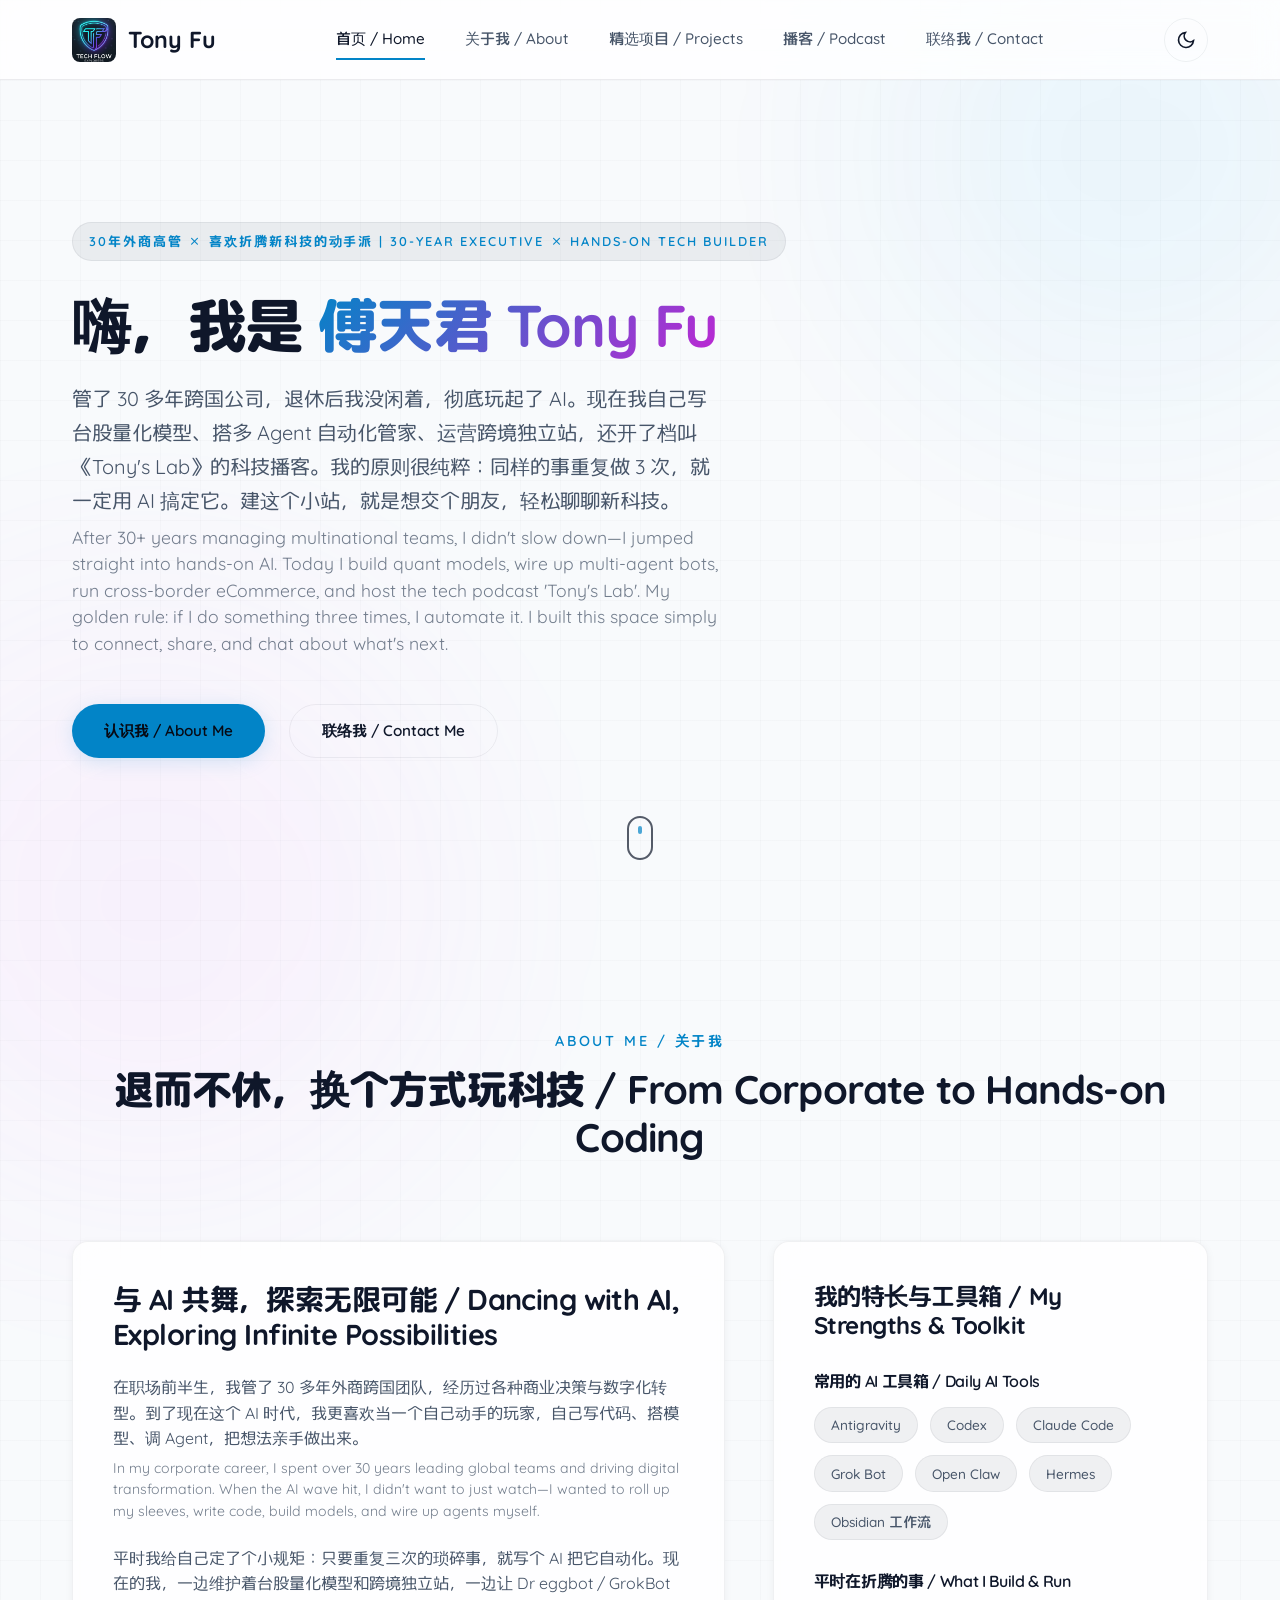
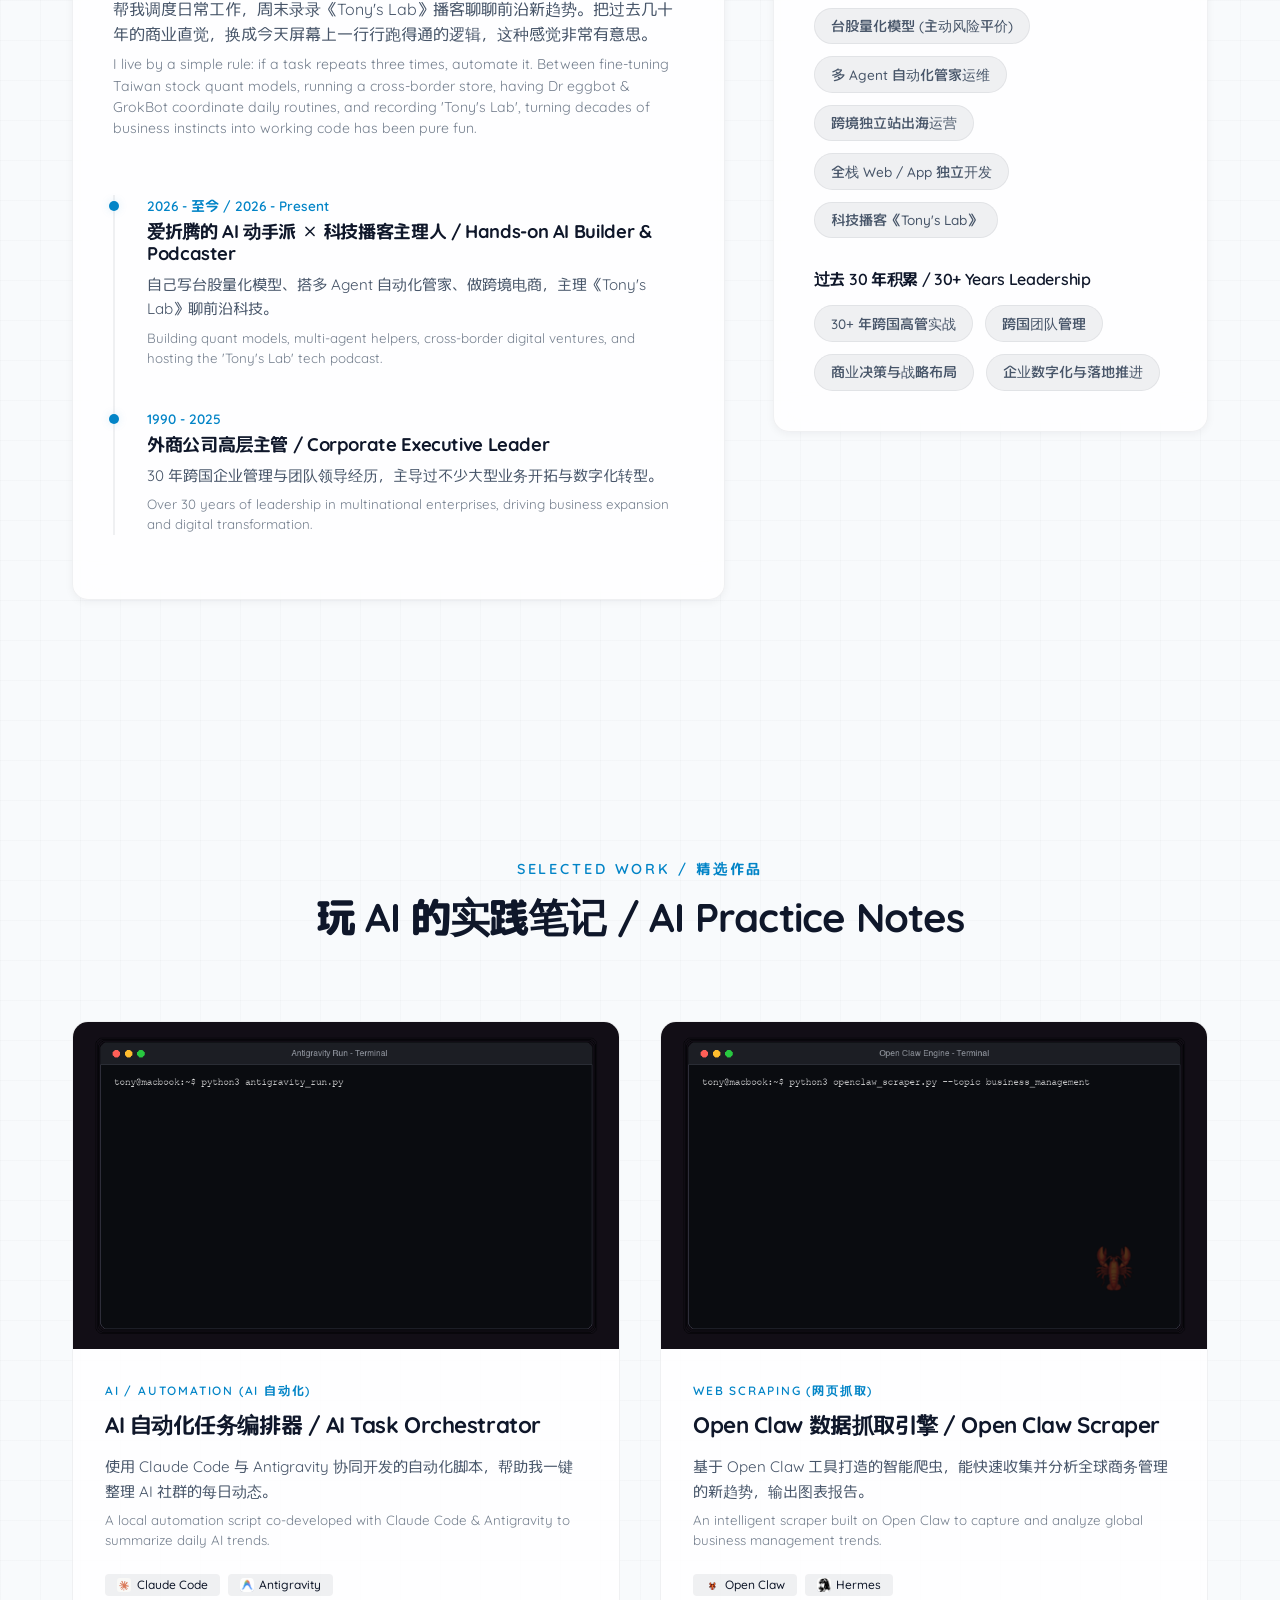
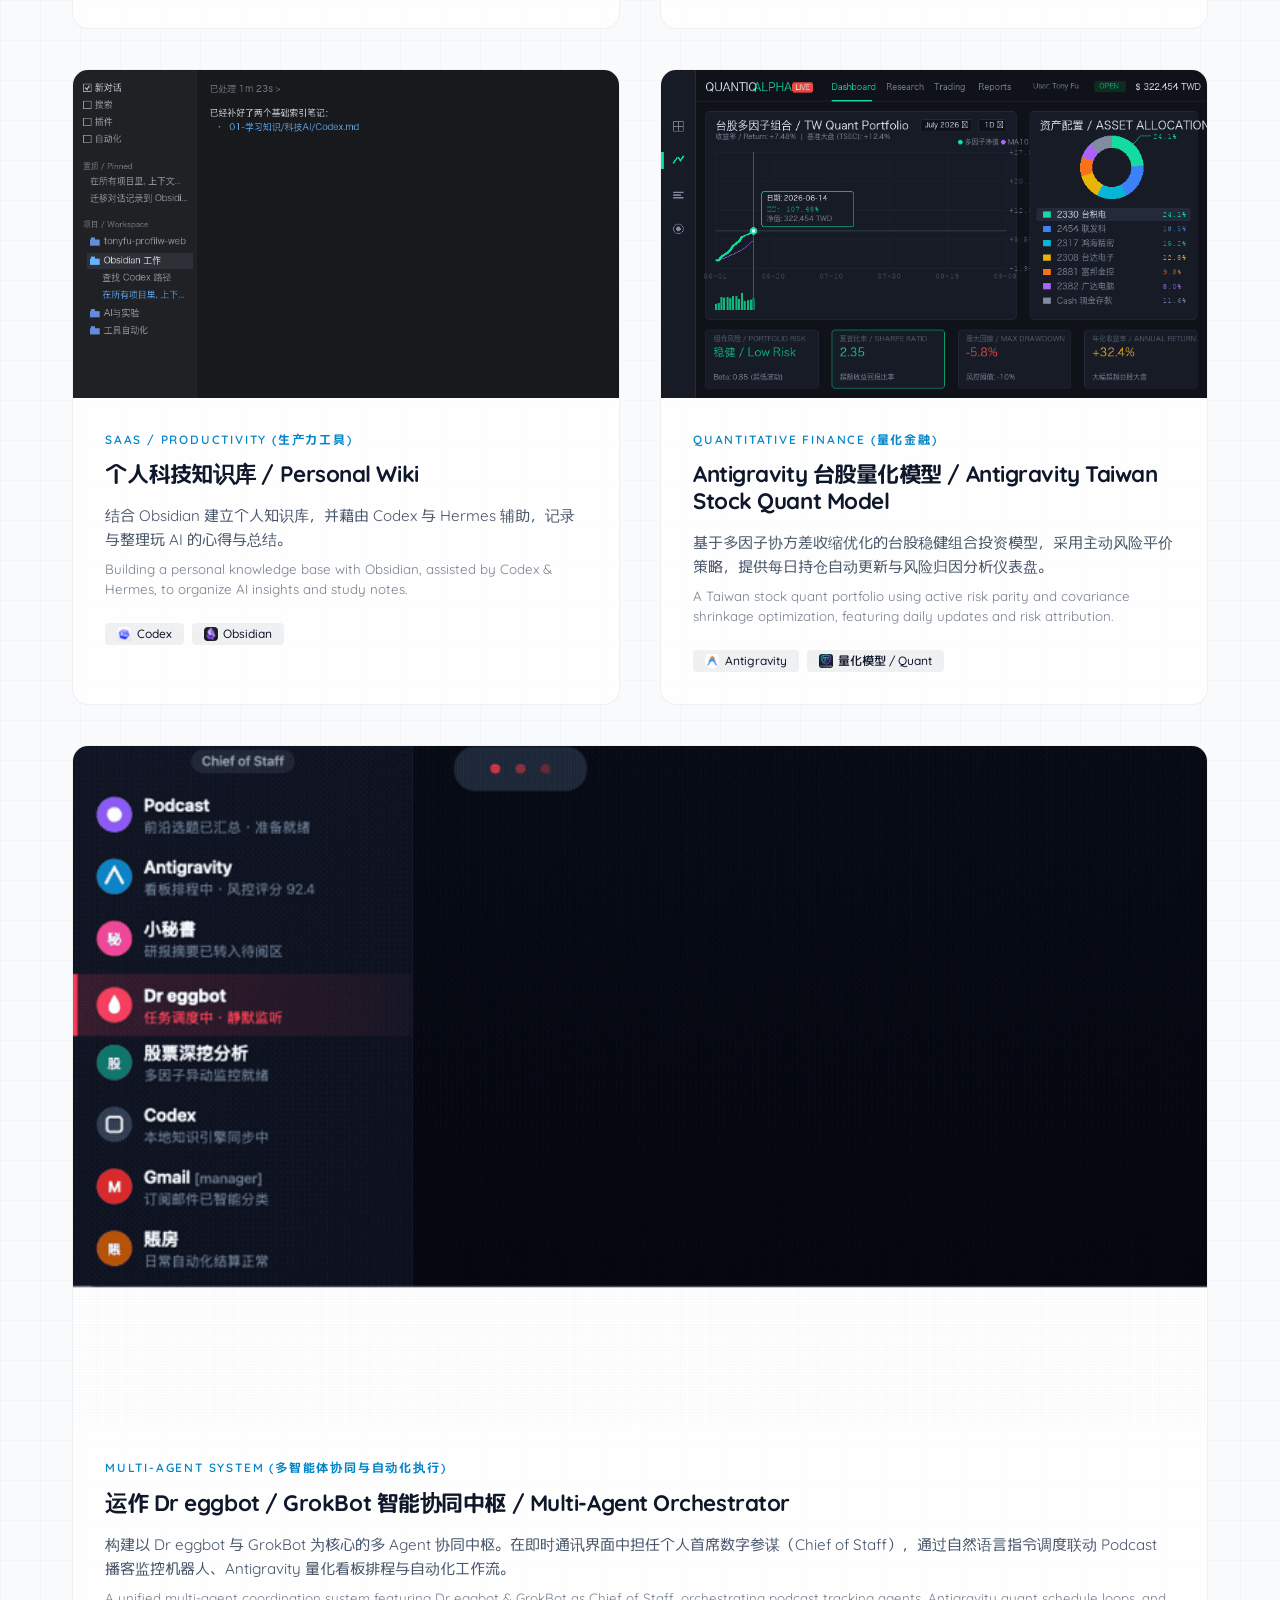
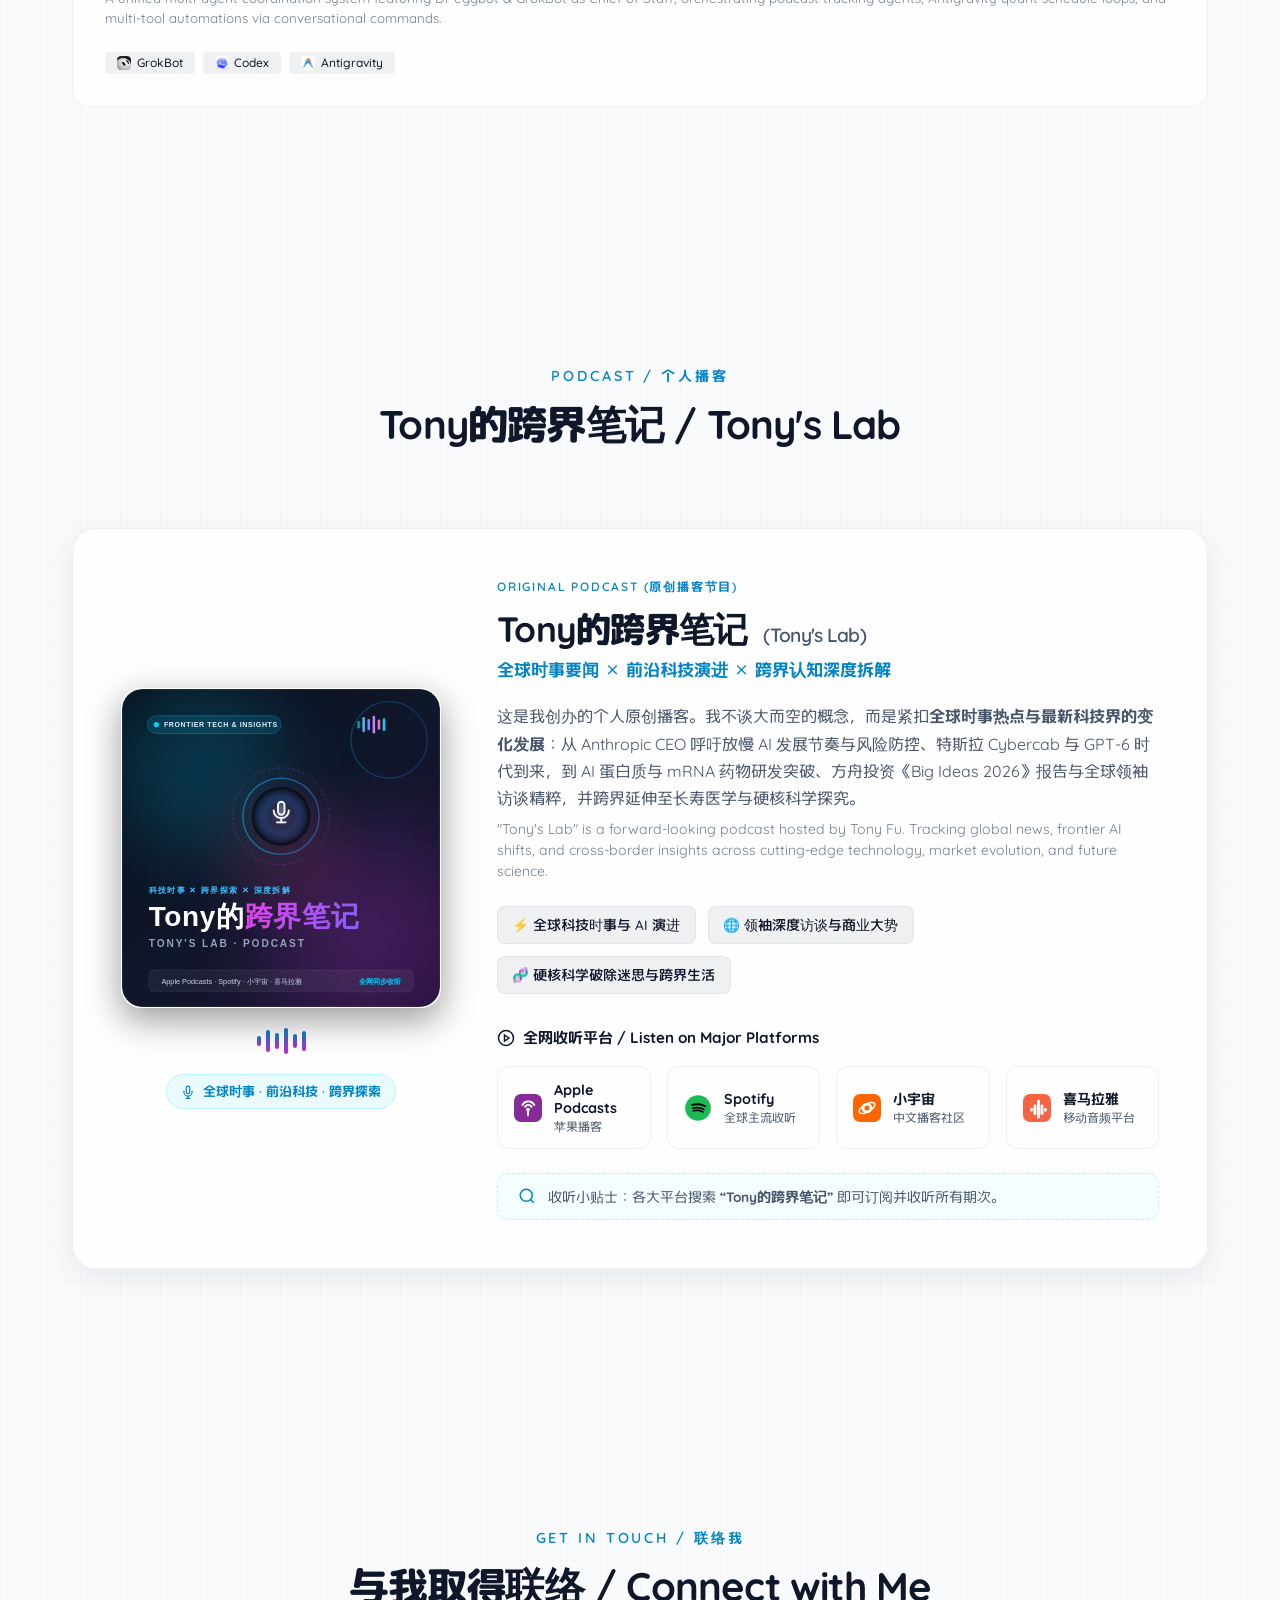
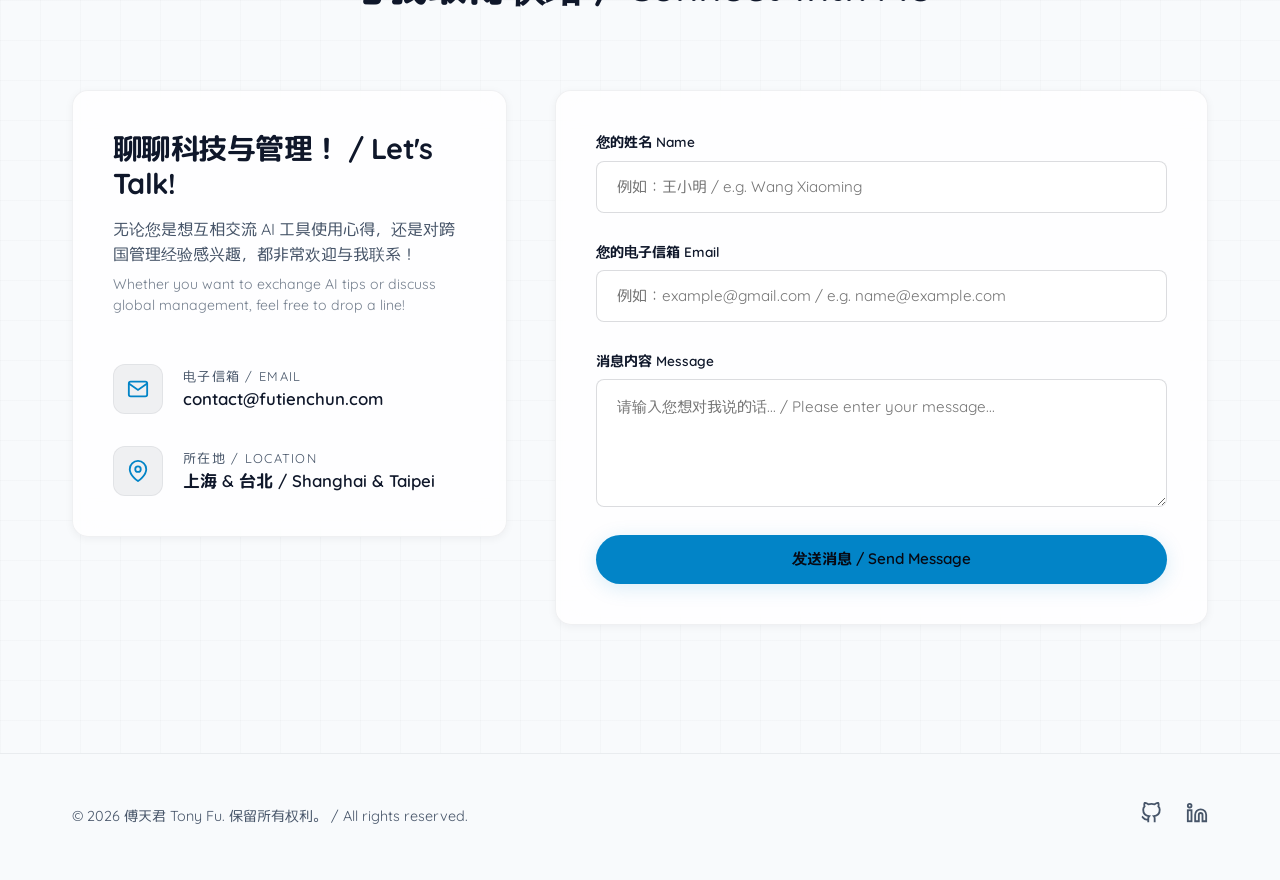
==== commit 68f93f4e: "deploy: sync dashboard updates on 2026-11-28 20:23:01" ====
--- a/index.html
+++ b/index.html
@@ -18,7 +18,7 @@
     <link href="https://fonts.googleapis.com/css2?family=M+PLUS+Rounded+1c:wght@400;500;700;800&family=Quicksand:wght@400;500;600;700&display=swap" rel="stylesheet">
 
     <!-- Style Sheet -->
-    <link rel="stylesheet" href="style.css?v=20261128195228">
+    <link rel="stylesheet" href="style.css?v=20261128202301">
 </head>
 <body>
     <!-- Background Elements for Premium Glow Effects -->
@@ -274,7 +274,7 @@
                         <div class="project-image-wrapper">
                             <img src="dashboard-demo.gif" alt="Antigravity 台股量化模型仪表盘演示" class="project-image" loading="lazy">
                             <div class="project-overlay">
-                                <a href="/dashboard/index.html?v=20261128195228" class="project-link" aria-label="查看项目详情">
+                                <a href="/dashboard/index.html?v=20261128202301" class="project-link" aria-label="查看项目详情">
                                     <svg xmlns="http://www.w3.org/2000/svg" viewBox="0 0 24 24" fill="none" stroke="currentColor" stroke-width="2">
                                         <path d="M18 13v6a2 2 0 0 1-2 2H5a2 2 0 0 1-2-2V8a2 2 0 0 1 2-2h6"></path>
                                         <polyline points="15 3 21 3 21 9"></polyline>
@@ -546,6 +546,6 @@
     </footer>
 
     <!-- JavaScript -->
-    <script src="script.js?v=20261128195228"></script>
+    <script src="script.js?v=20261128202301"></script>
 </body>
 </html>
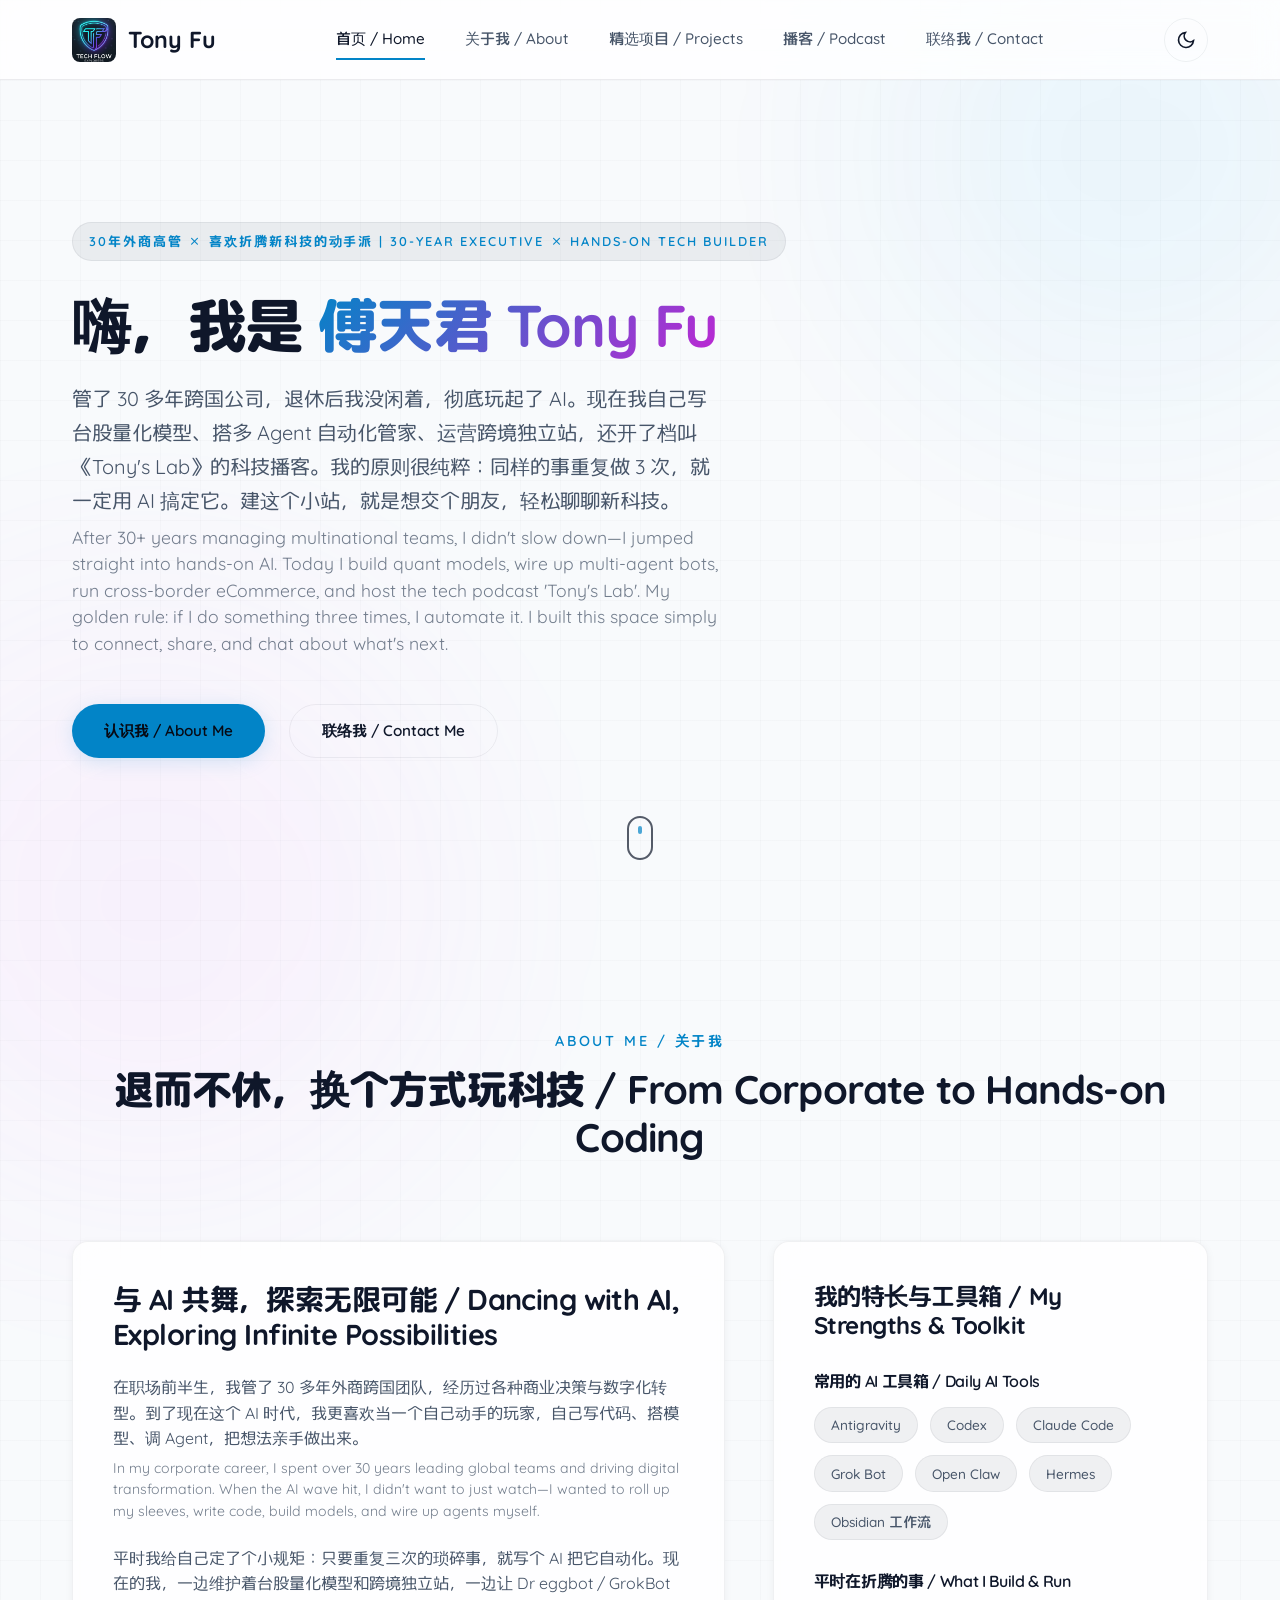
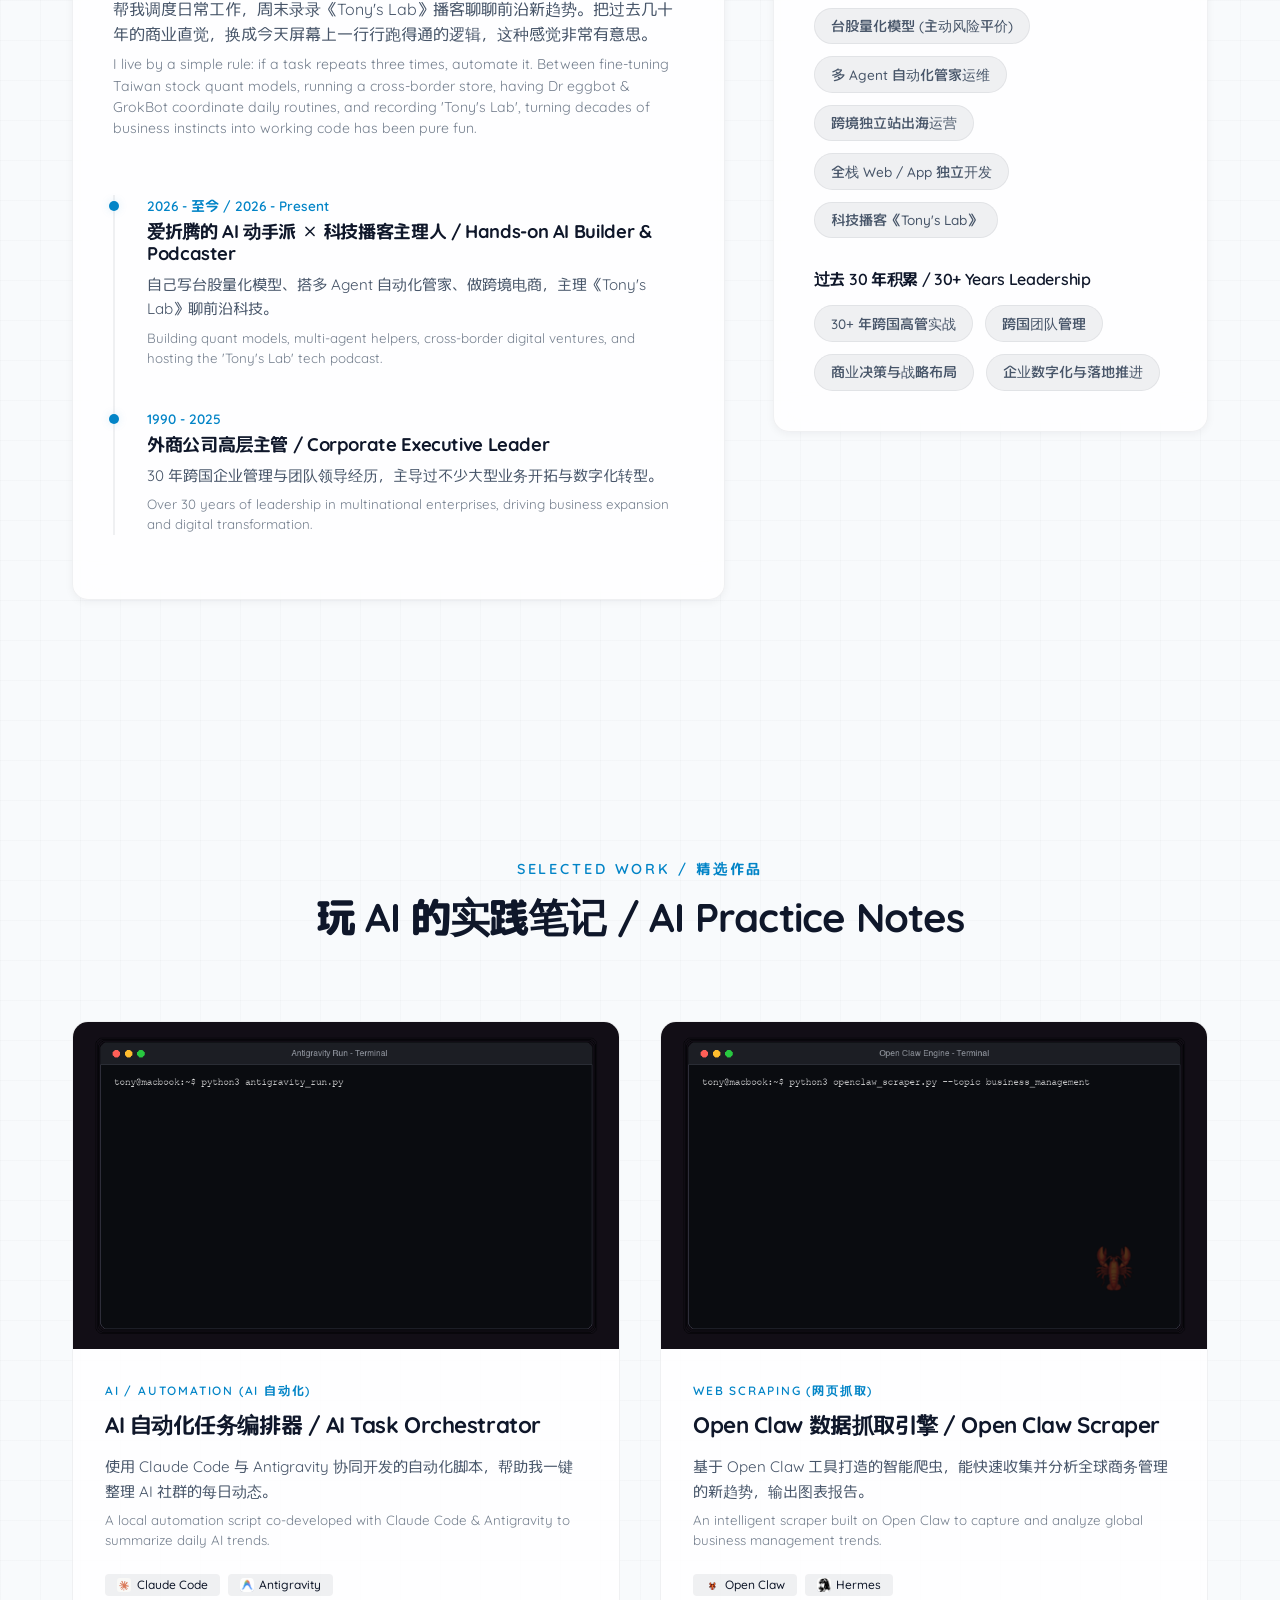
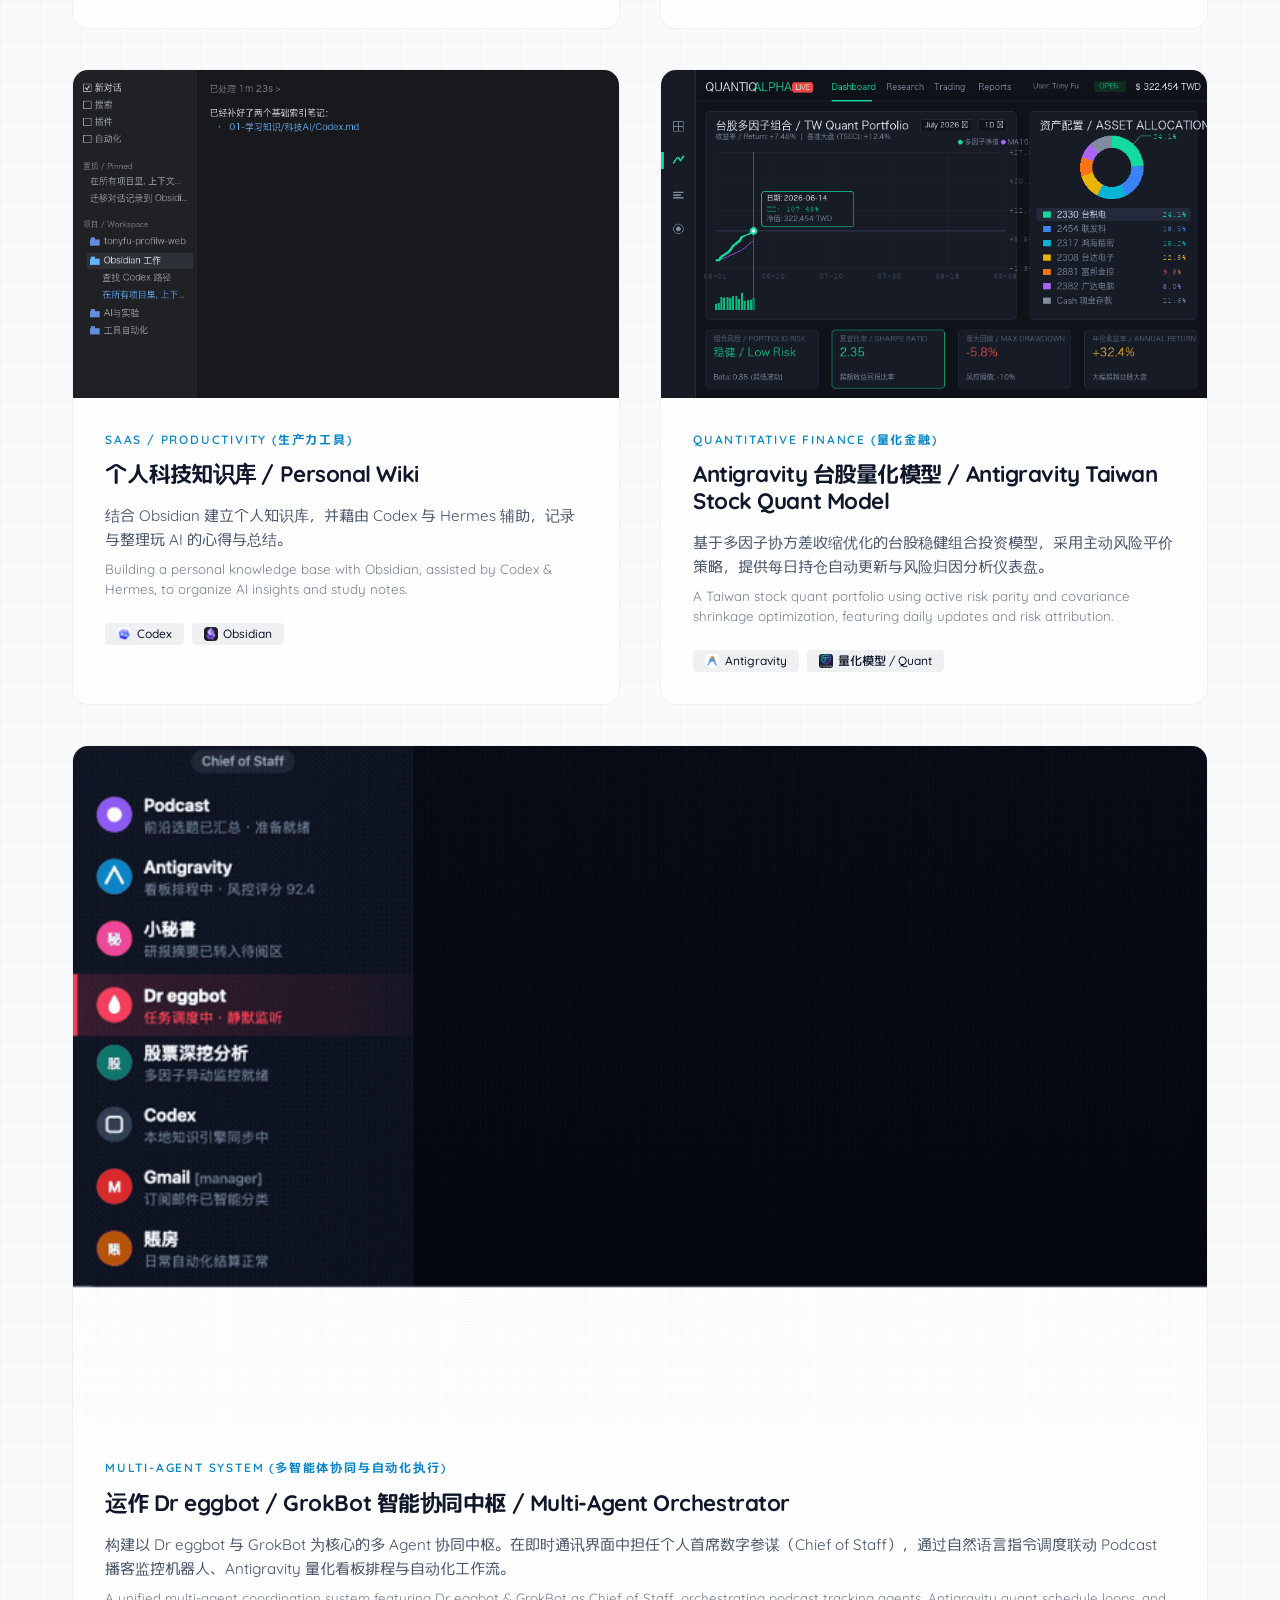
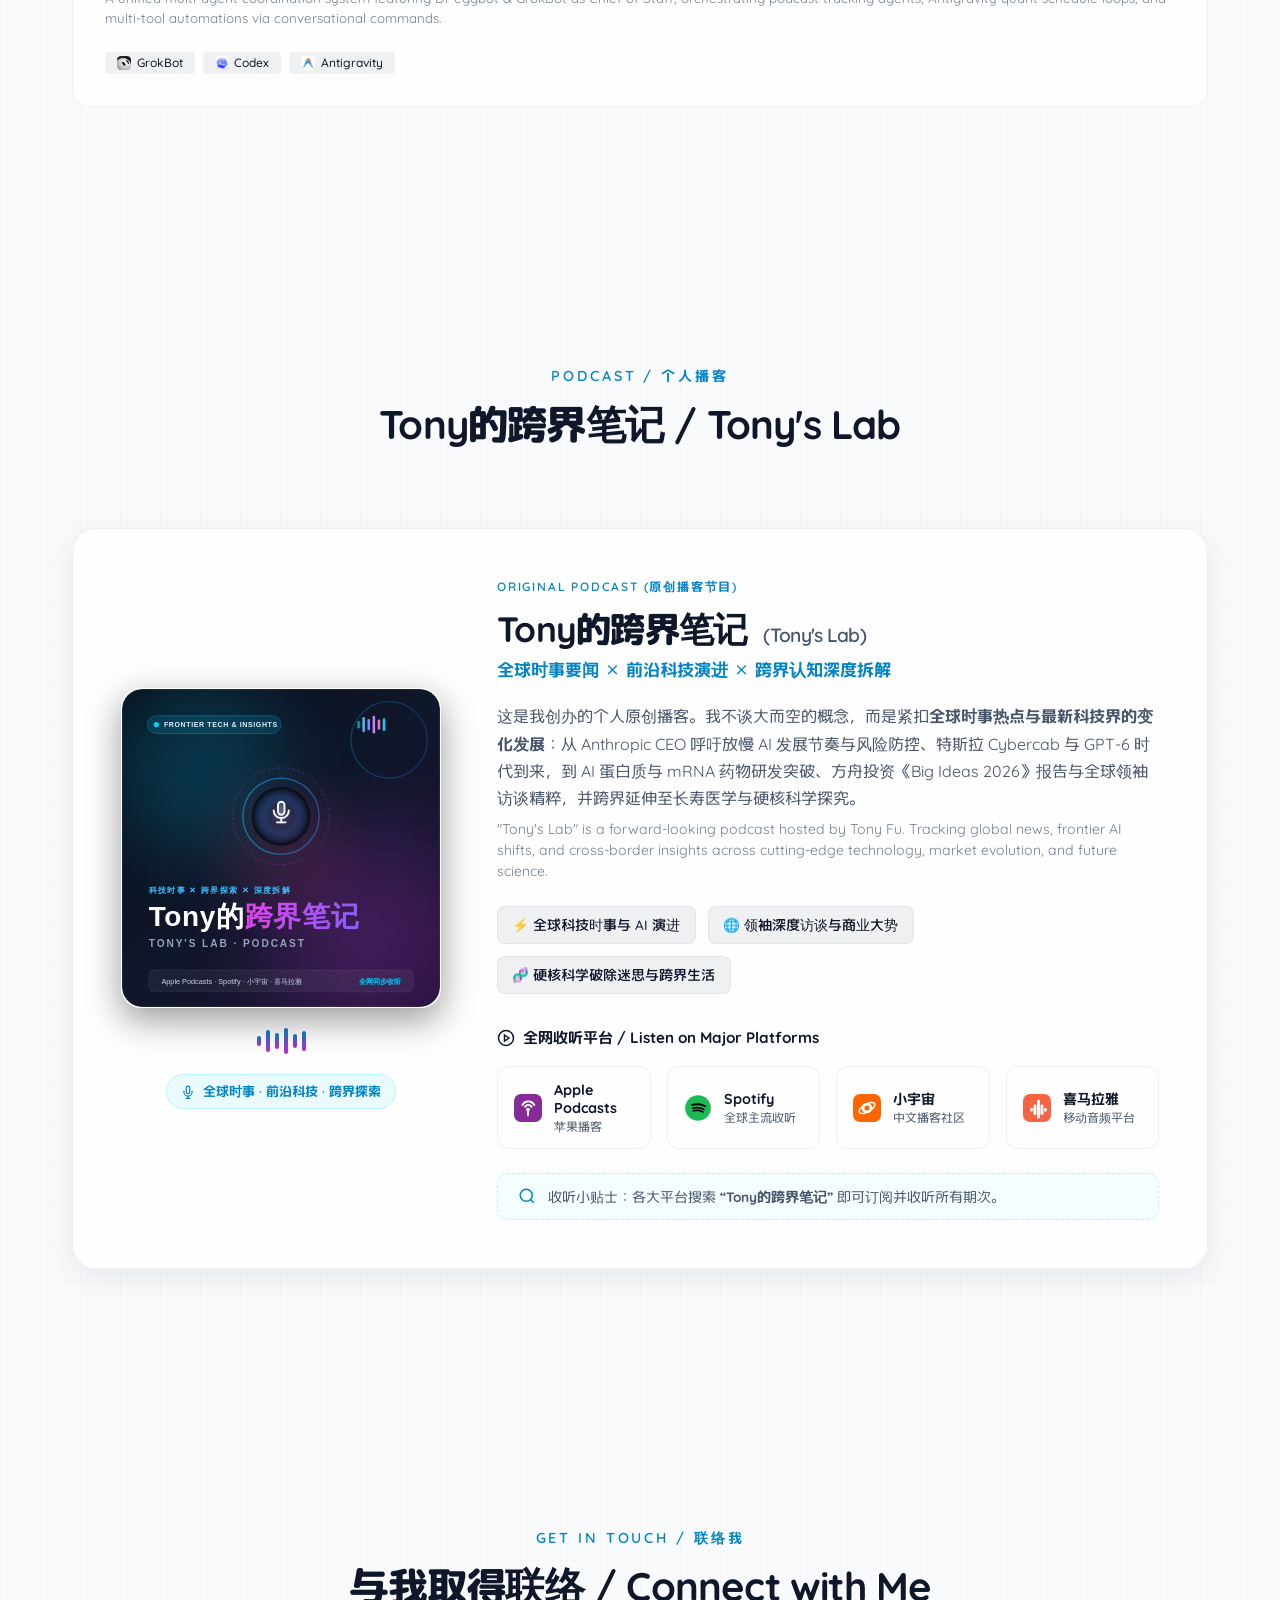
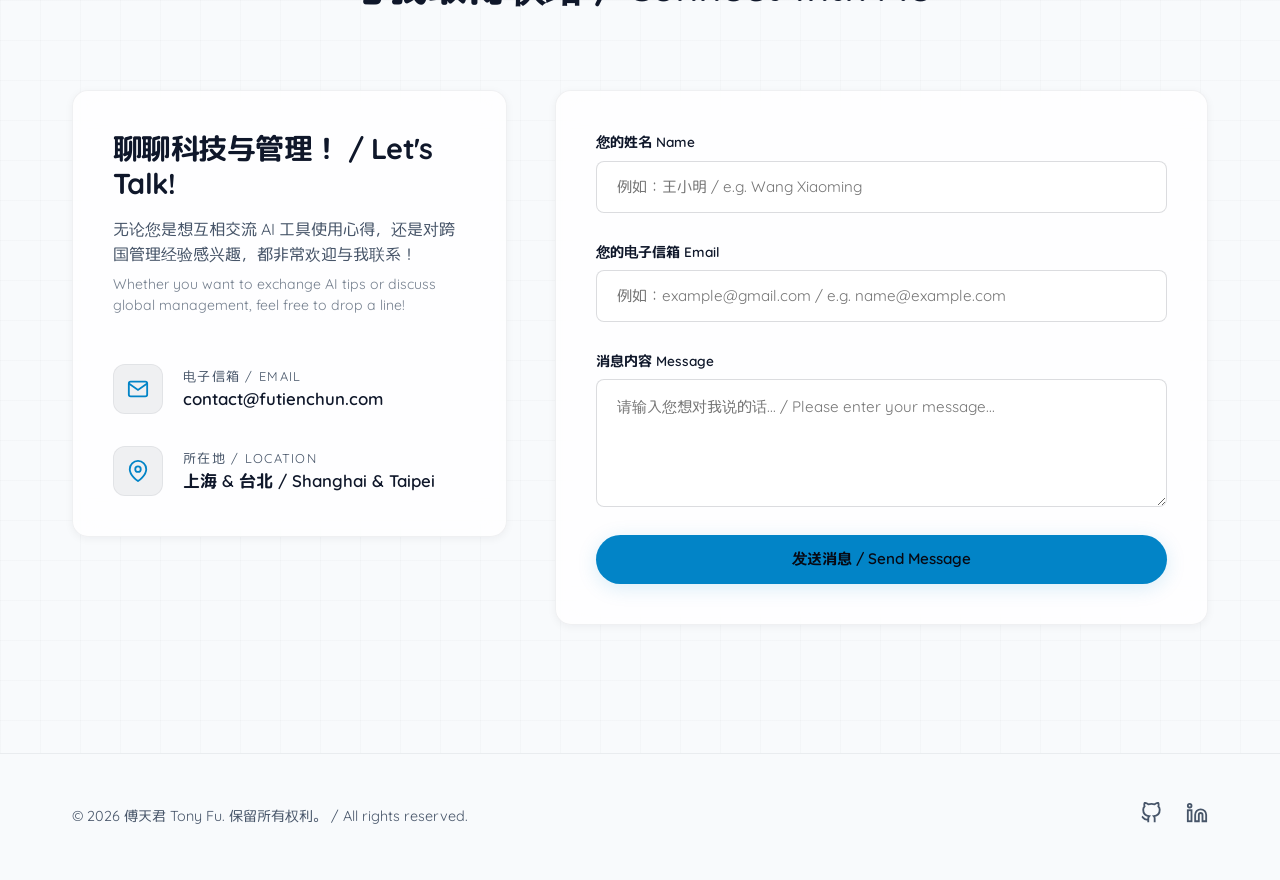
==== commit aaf83b44: "deploy: sync dashboard updates on 2026-11-28 20:53:40" ====
--- a/index.html
+++ b/index.html
@@ -18,7 +18,7 @@
     <link href="https://fonts.googleapis.com/css2?family=M+PLUS+Rounded+1c:wght@400;500;700;800&family=Quicksand:wght@400;500;600;700&display=swap" rel="stylesheet">
 
     <!-- Style Sheet -->
-    <link rel="stylesheet" href="style.css?v=20261128202301">
+    <link rel="stylesheet" href="style.css?v=20261128205340">
 </head>
 <body>
     <!-- Background Elements for Premium Glow Effects -->
@@ -274,7 +274,7 @@
                         <div class="project-image-wrapper">
                             <img src="dashboard-demo.gif" alt="Antigravity 台股量化模型仪表盘演示" class="project-image" loading="lazy">
                             <div class="project-overlay">
-                                <a href="/dashboard/index.html?v=20261128202301" class="project-link" aria-label="查看项目详情">
+                                <a href="/dashboard/index.html?v=20261128205340" class="project-link" aria-label="查看项目详情">
                                     <svg xmlns="http://www.w3.org/2000/svg" viewBox="0 0 24 24" fill="none" stroke="currentColor" stroke-width="2">
                                         <path d="M18 13v6a2 2 0 0 1-2 2H5a2 2 0 0 1-2-2V8a2 2 0 0 1 2-2h6"></path>
                                         <polyline points="15 3 21 3 21 9"></polyline>
@@ -546,6 +546,6 @@
     </footer>
 
     <!-- JavaScript -->
-    <script src="script.js?v=20261128202301"></script>
+    <script src="script.js?v=20261128205340"></script>
 </body>
 </html>
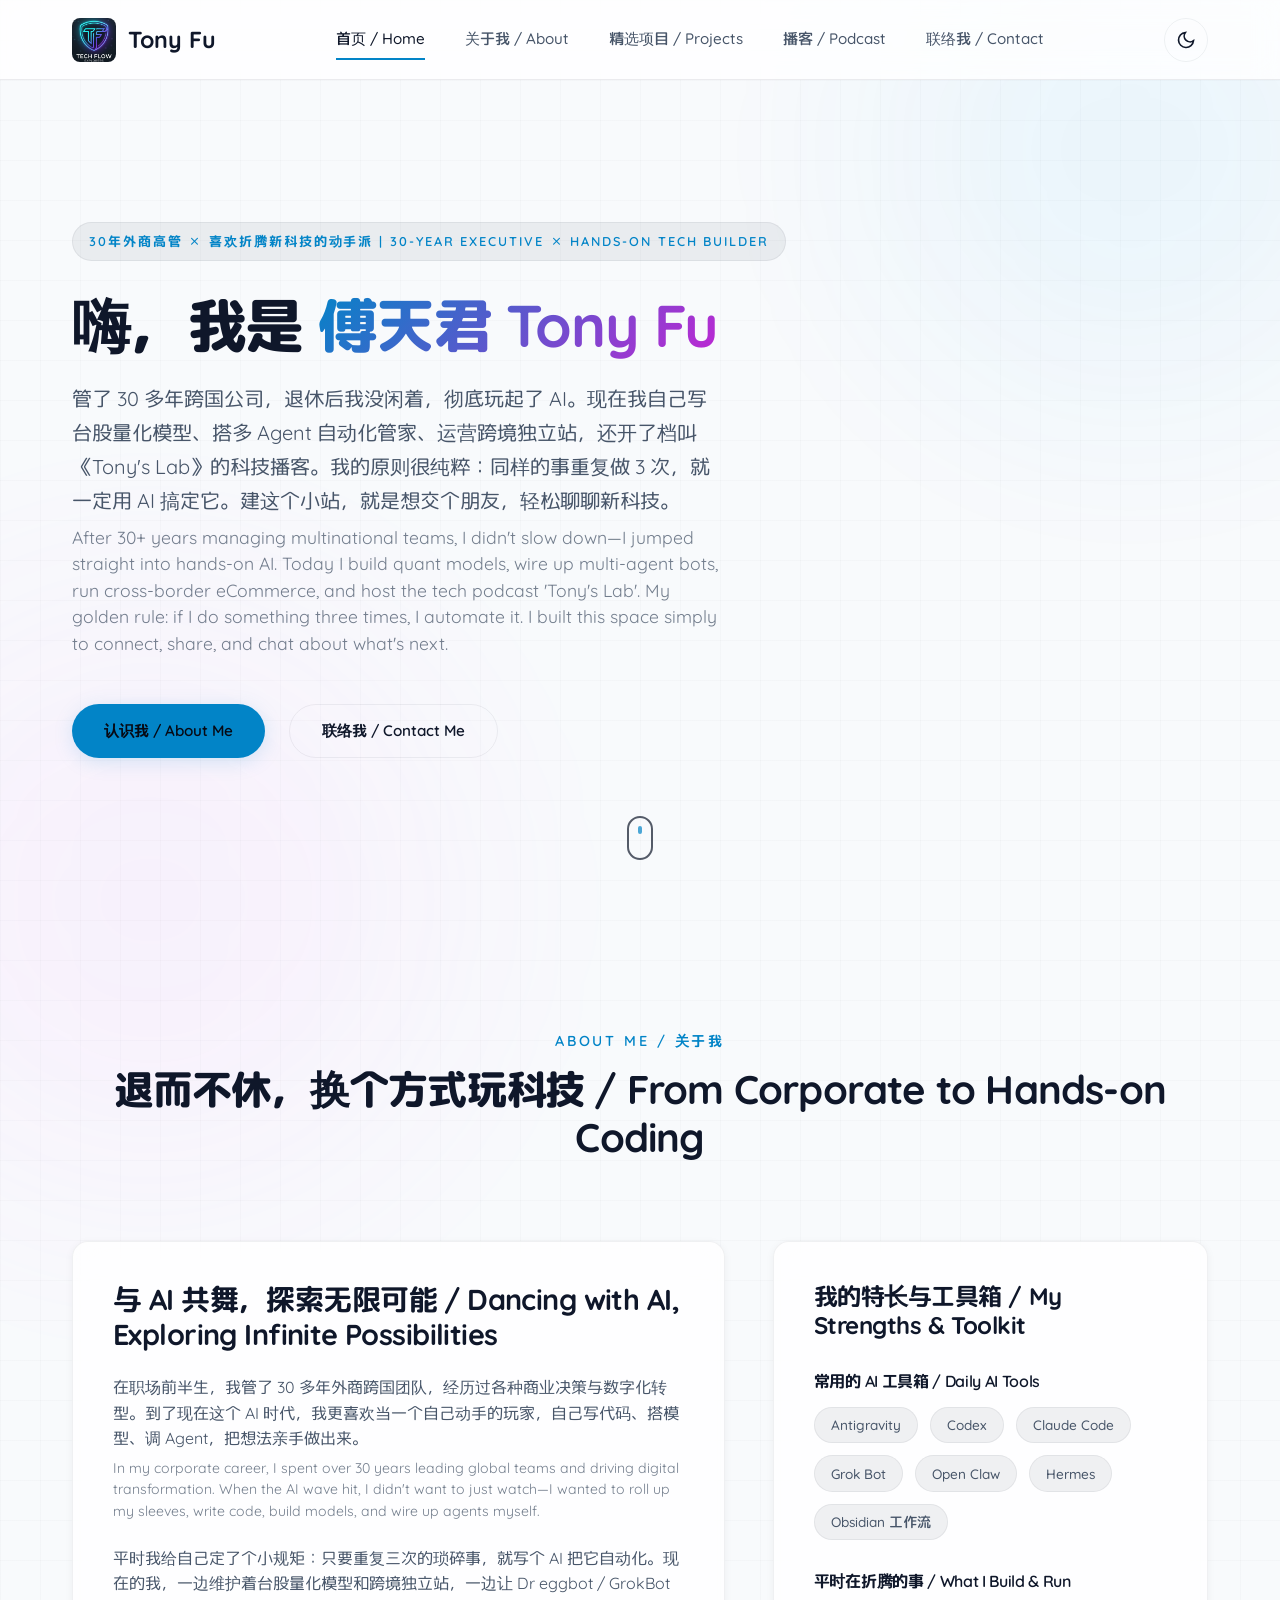
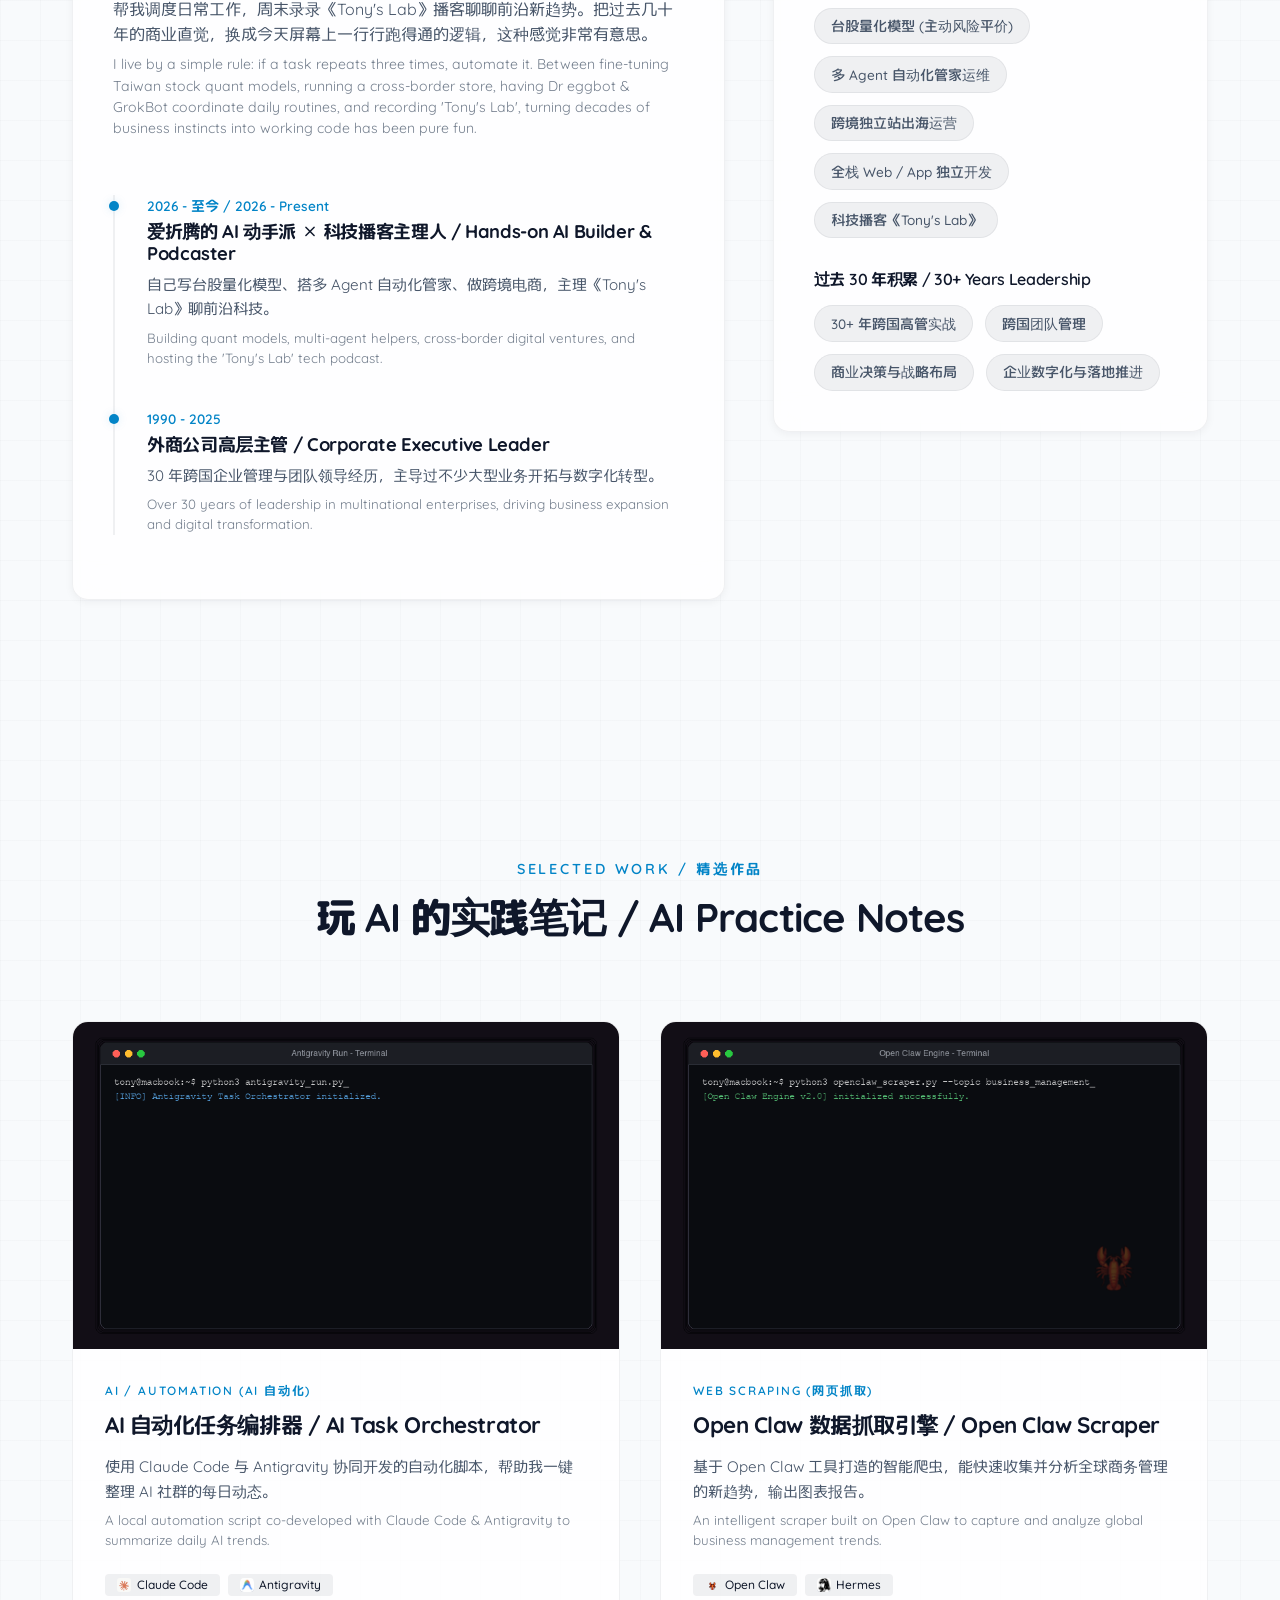
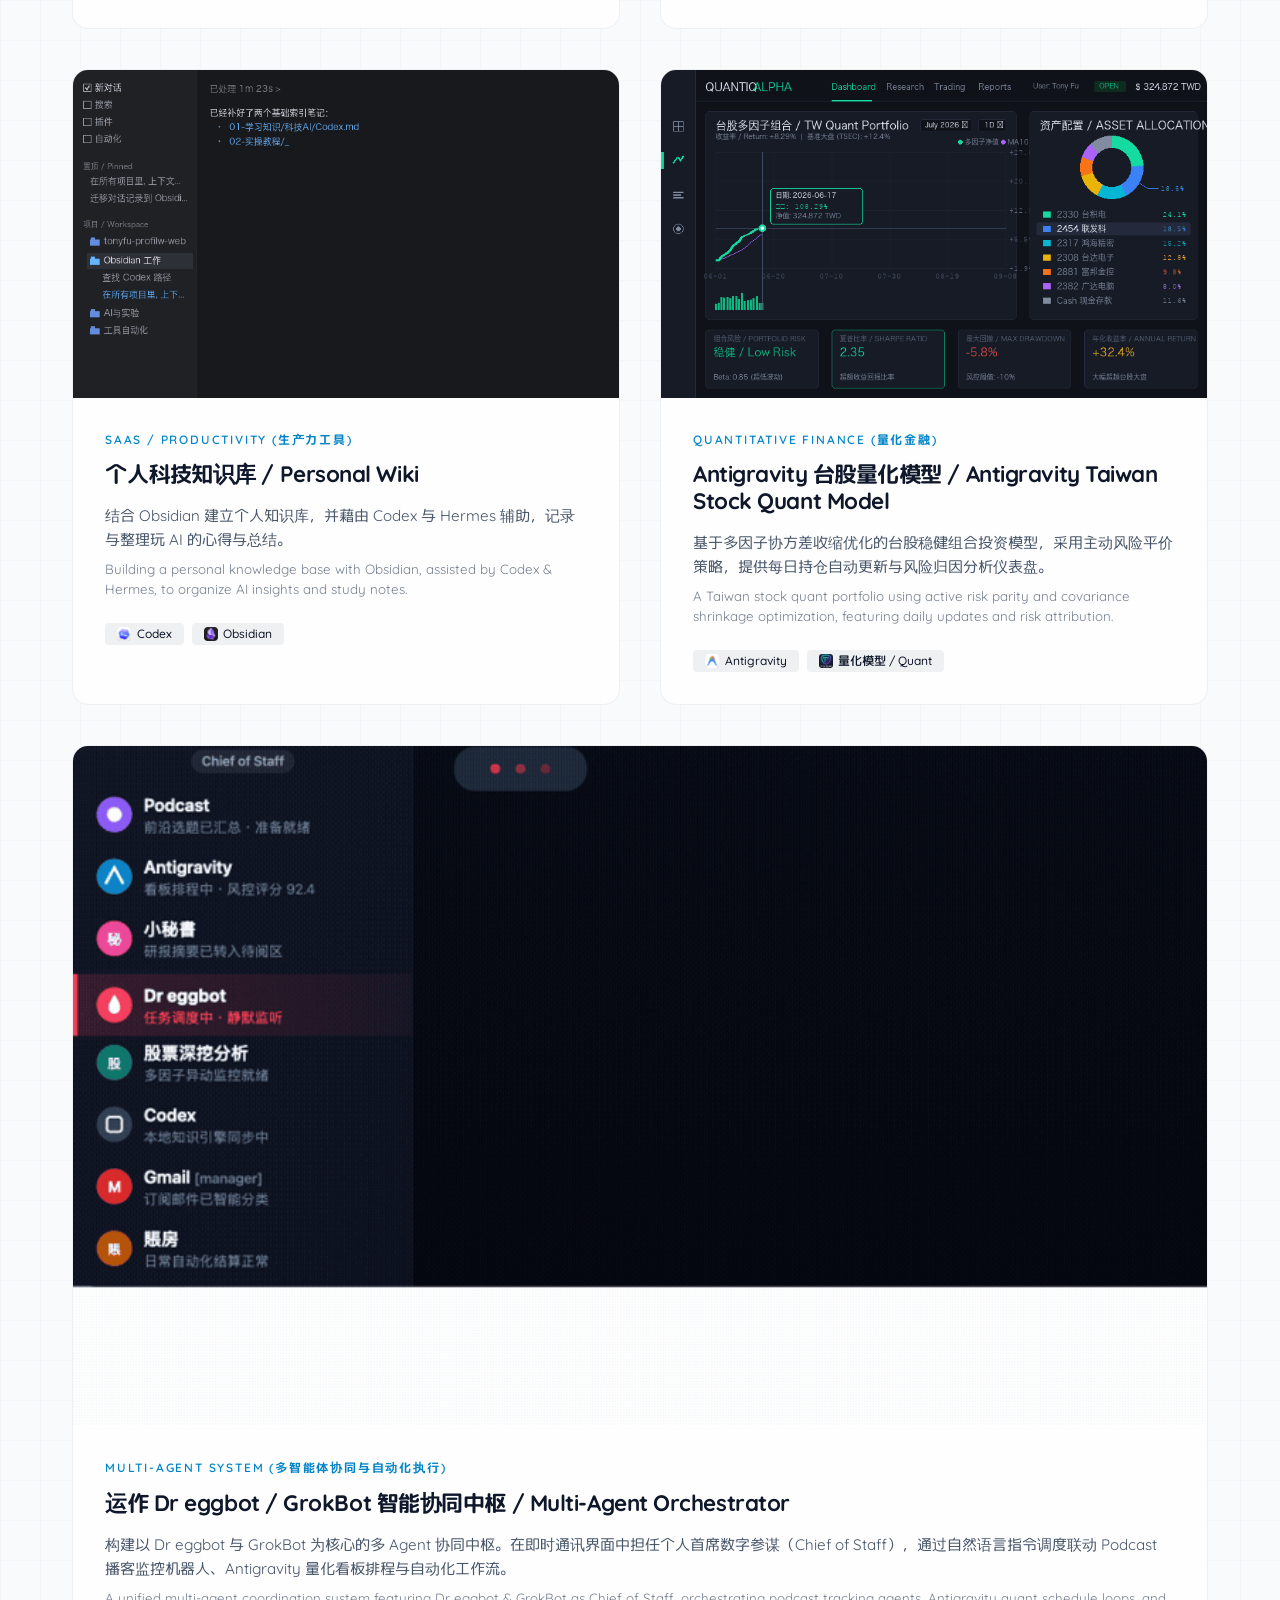
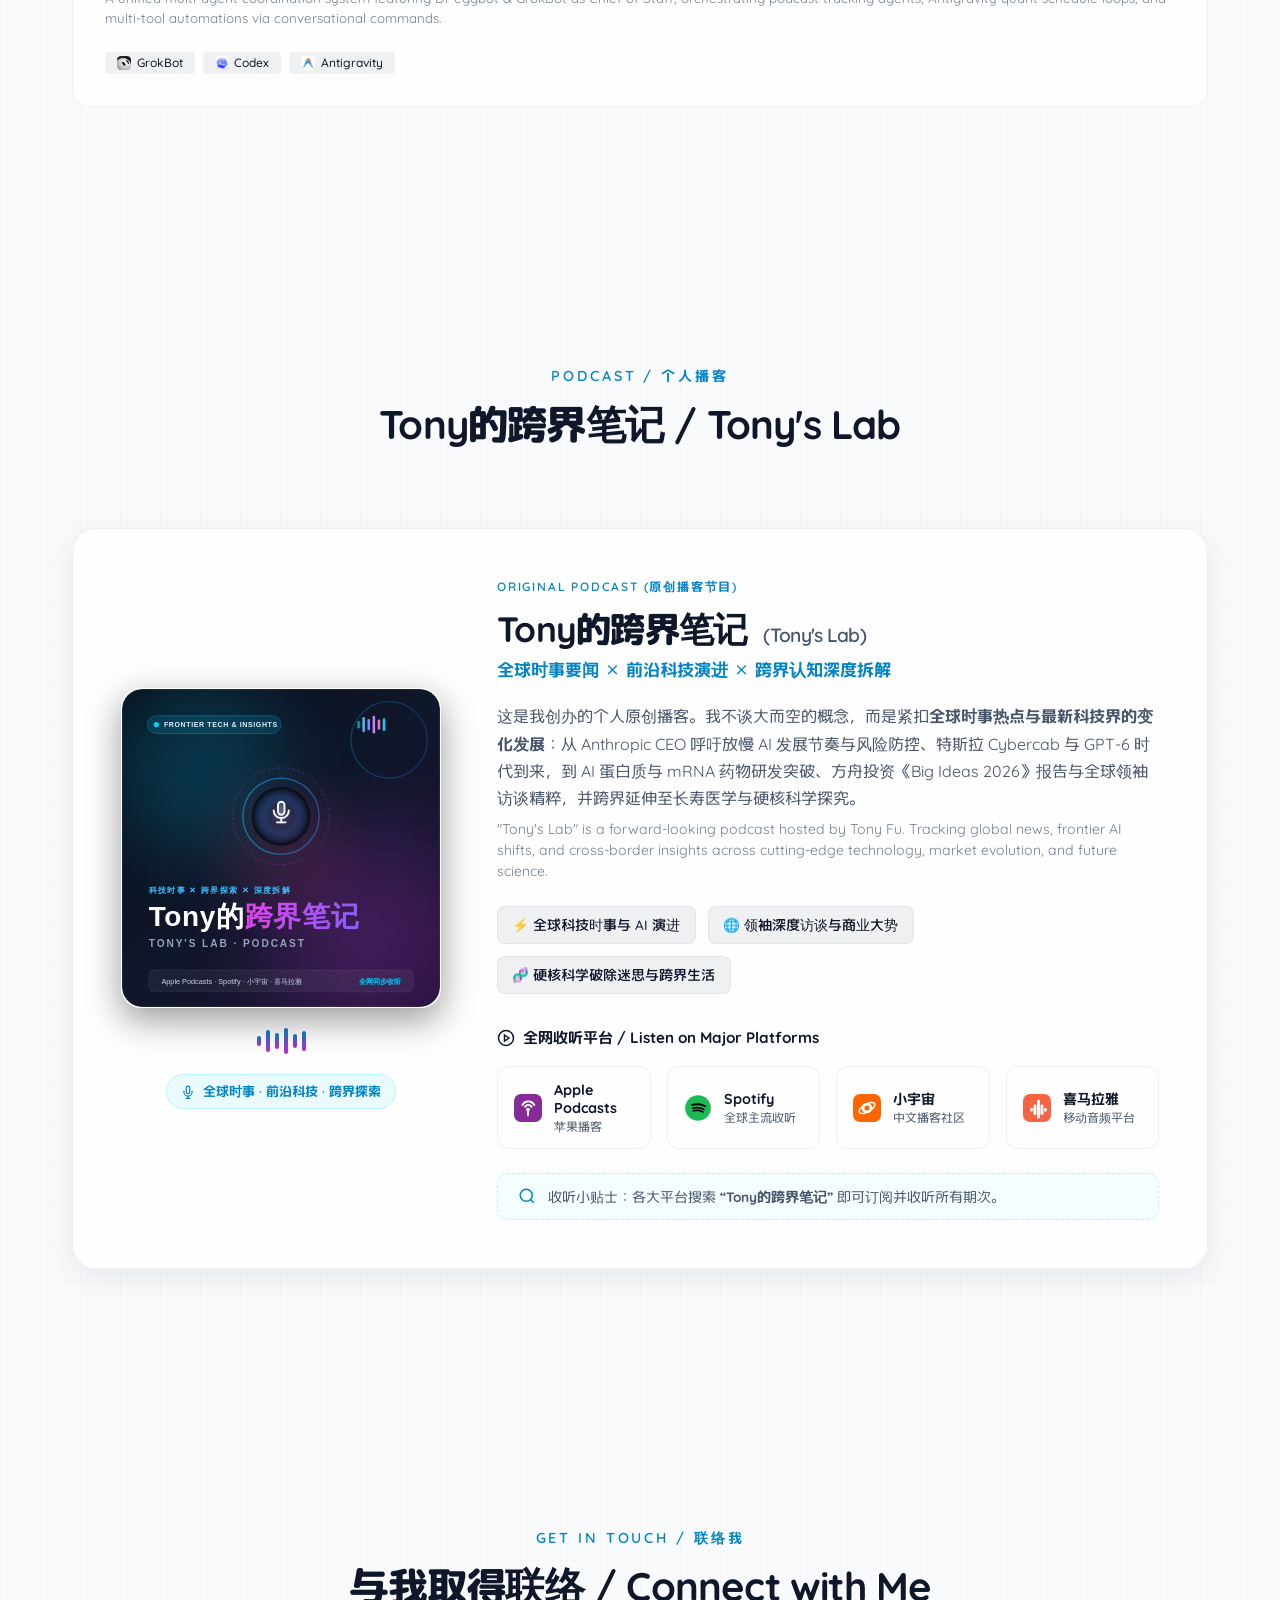
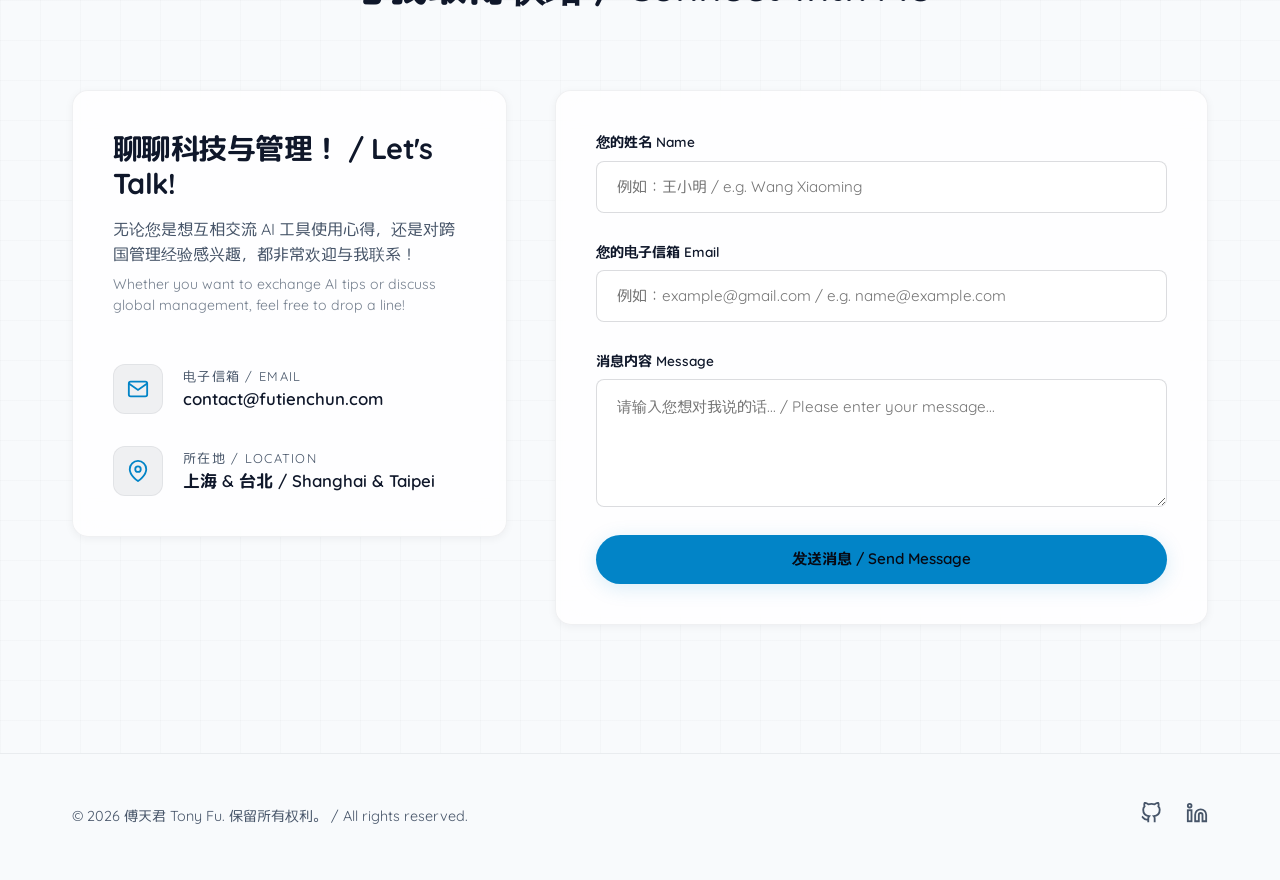
==== commit 9e653a12: "deploy: sync dashboard updates on 2026-11-28 21:24:14" ====
--- a/index.html
+++ b/index.html
@@ -18,7 +18,7 @@
     <link href="https://fonts.googleapis.com/css2?family=M+PLUS+Rounded+1c:wght@400;500;700;800&family=Quicksand:wght@400;500;600;700&display=swap" rel="stylesheet">
 
     <!-- Style Sheet -->
-    <link rel="stylesheet" href="style.css?v=20261128205340">
+    <link rel="stylesheet" href="style.css?v=20261128212414">
 </head>
 <body>
     <!-- Background Elements for Premium Glow Effects -->
@@ -274,7 +274,7 @@
                         <div class="project-image-wrapper">
                             <img src="dashboard-demo.gif" alt="Antigravity 台股量化模型仪表盘演示" class="project-image" loading="lazy">
                             <div class="project-overlay">
-                                <a href="/dashboard/index.html?v=20261128205340" class="project-link" aria-label="查看项目详情">
+                                <a href="/dashboard/index.html?v=20261128212414" class="project-link" aria-label="查看项目详情">
                                     <svg xmlns="http://www.w3.org/2000/svg" viewBox="0 0 24 24" fill="none" stroke="currentColor" stroke-width="2">
                                         <path d="M18 13v6a2 2 0 0 1-2 2H5a2 2 0 0 1-2-2V8a2 2 0 0 1 2-2h6"></path>
                                         <polyline points="15 3 21 3 21 9"></polyline>
@@ -546,6 +546,6 @@
     </footer>
 
     <!-- JavaScript -->
-    <script src="script.js?v=20261128205340"></script>
+    <script src="script.js?v=20261128212414"></script>
 </body>
 </html>
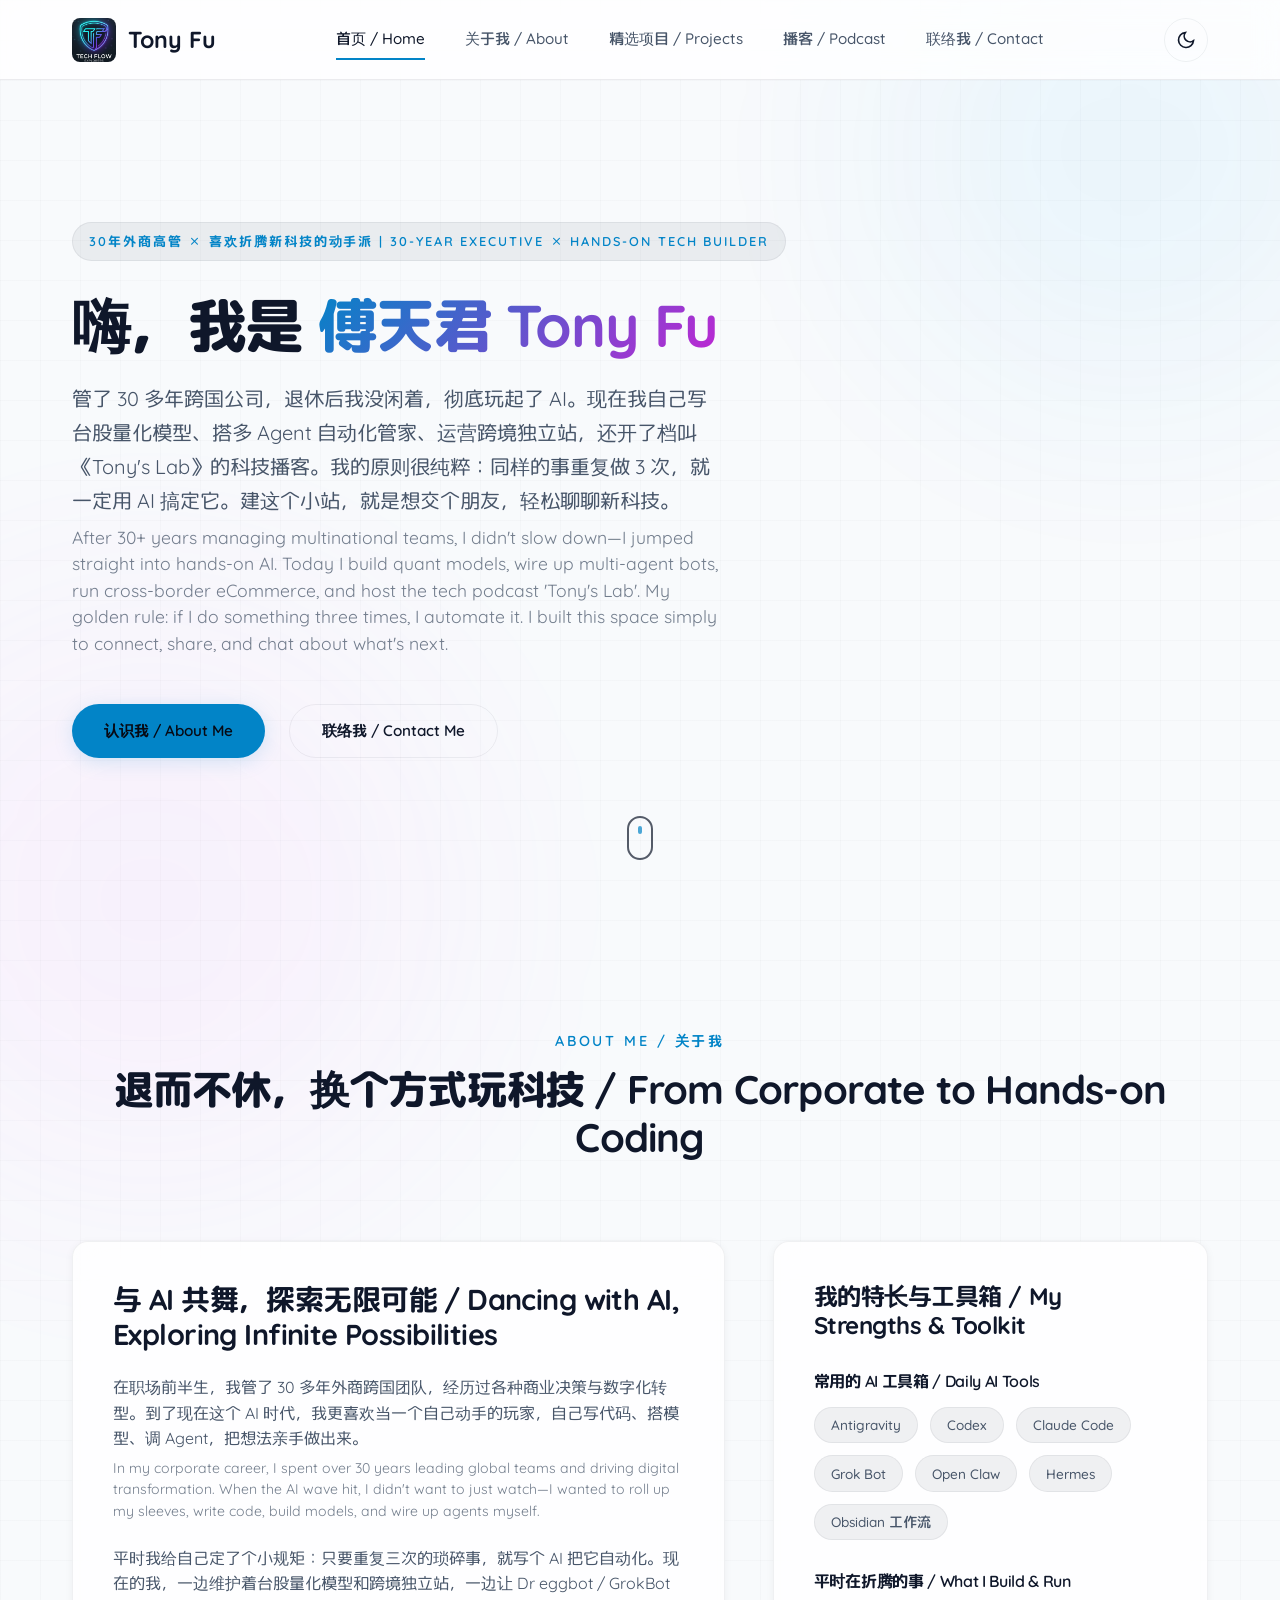
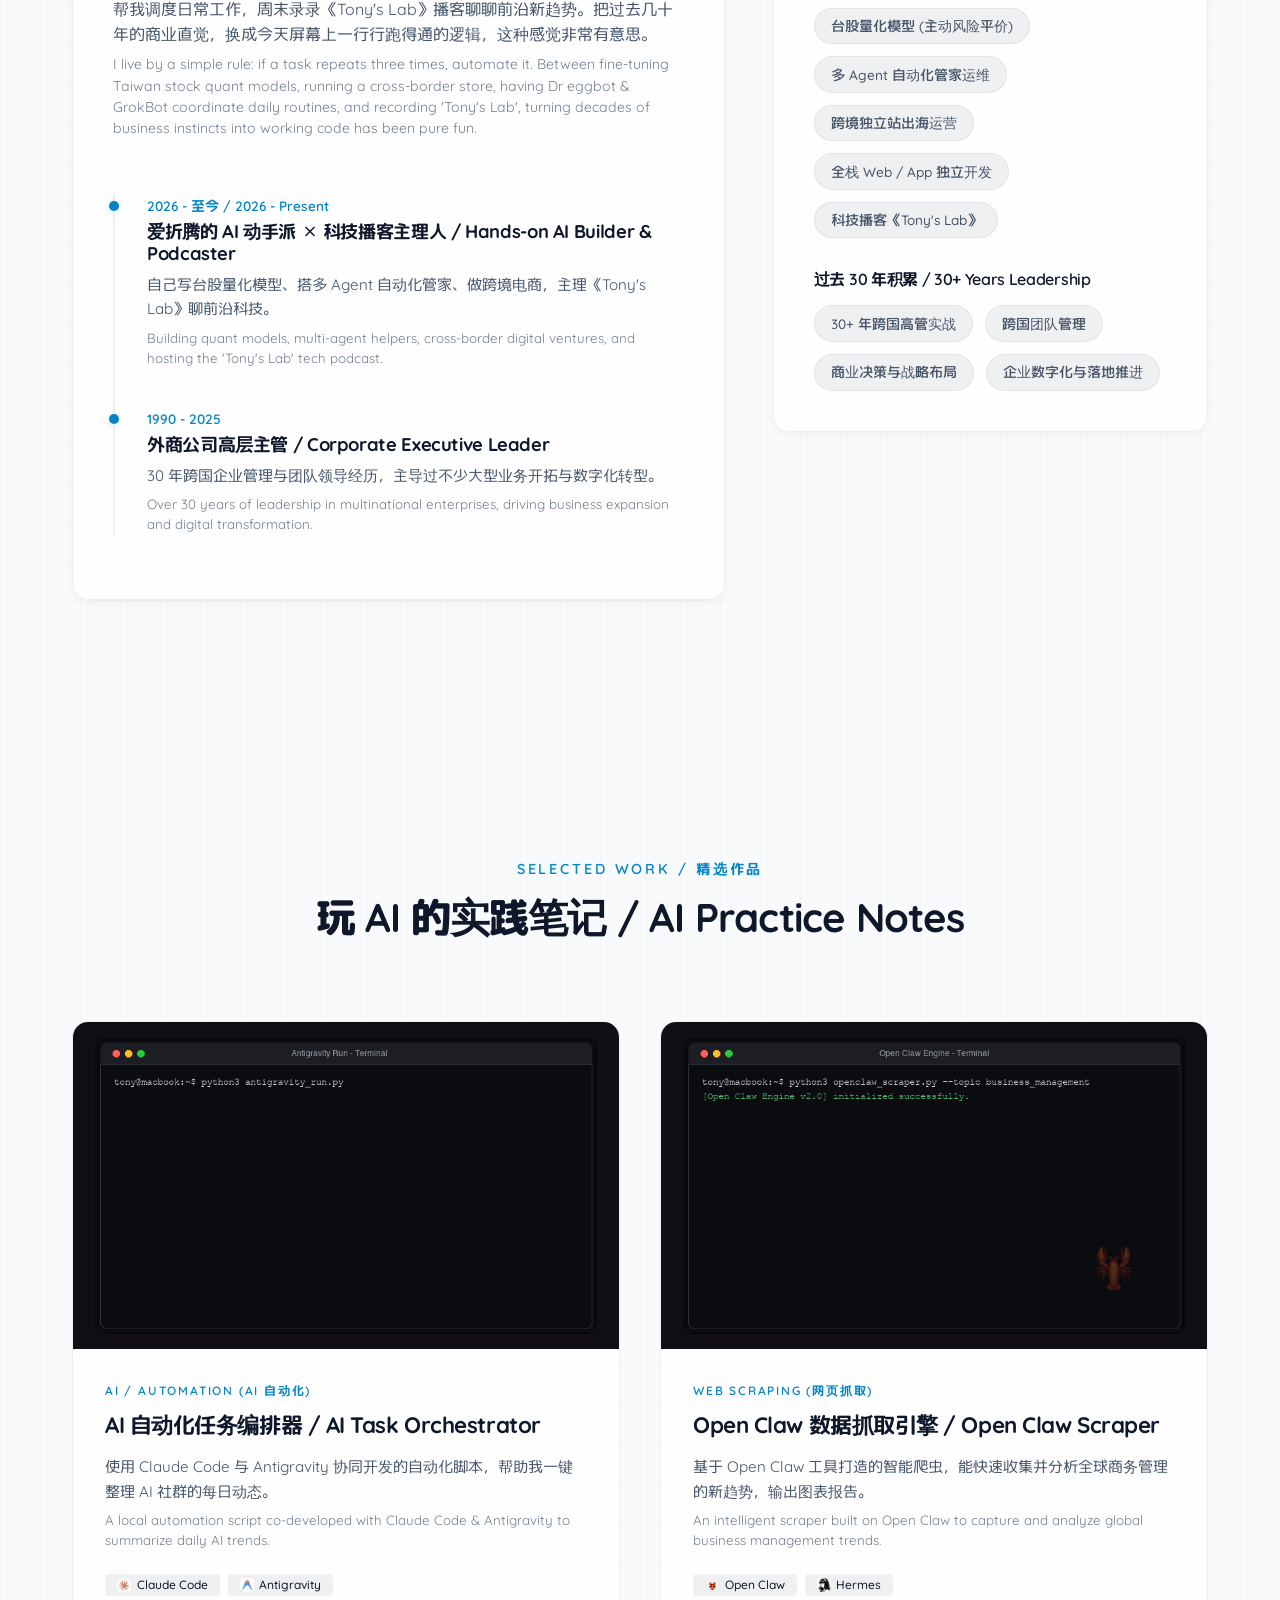
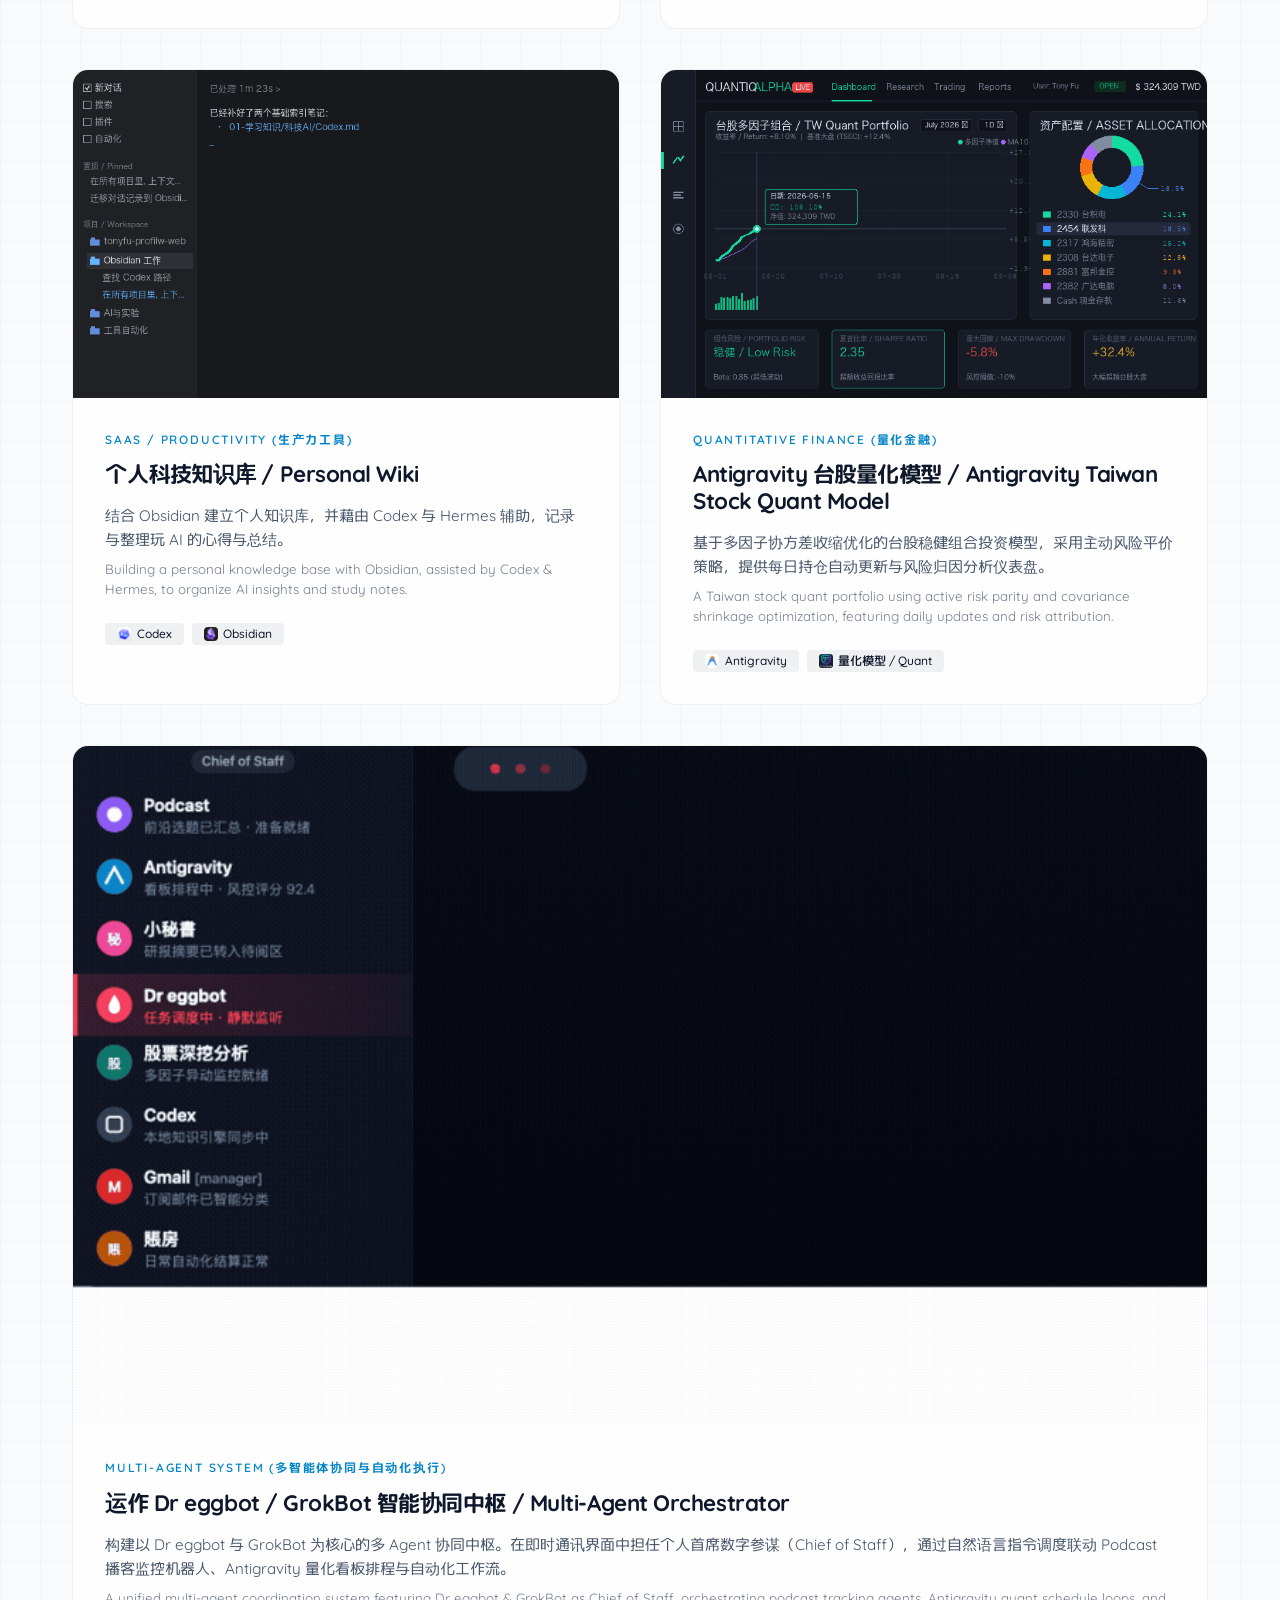
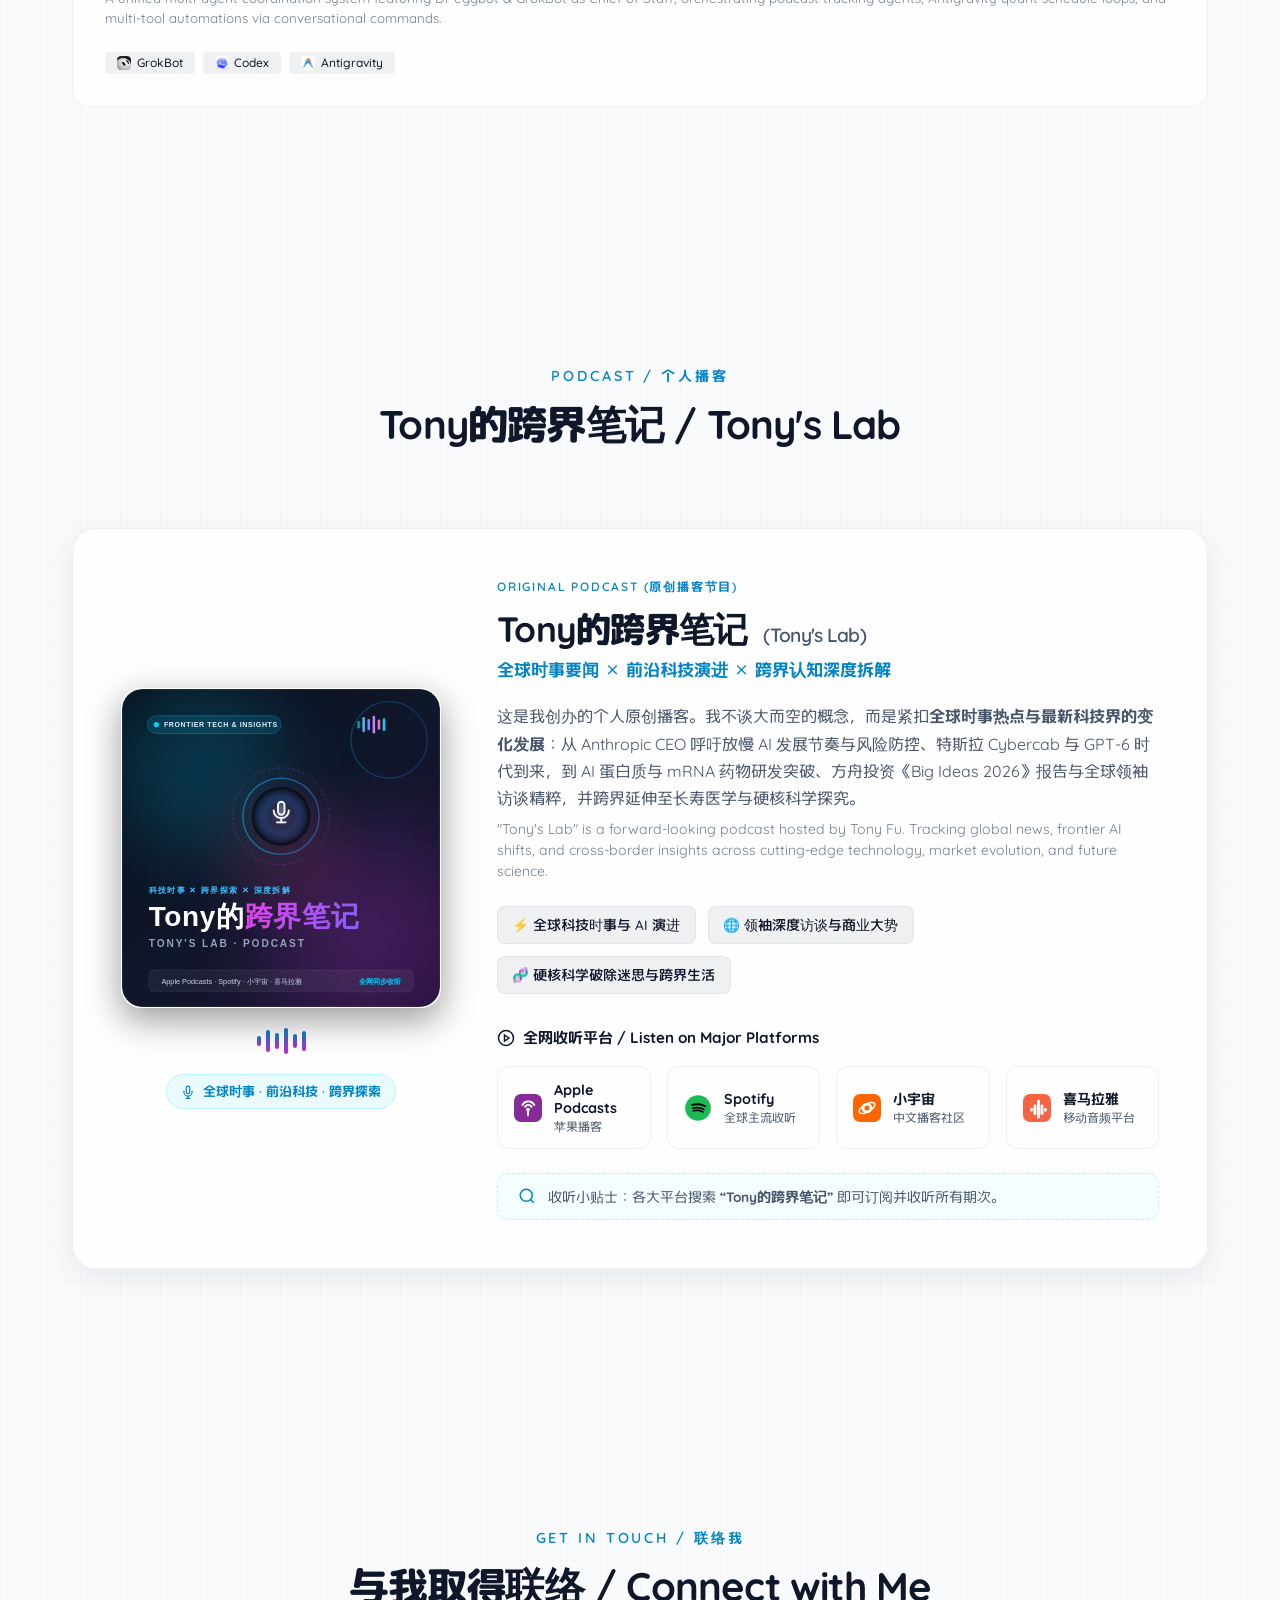
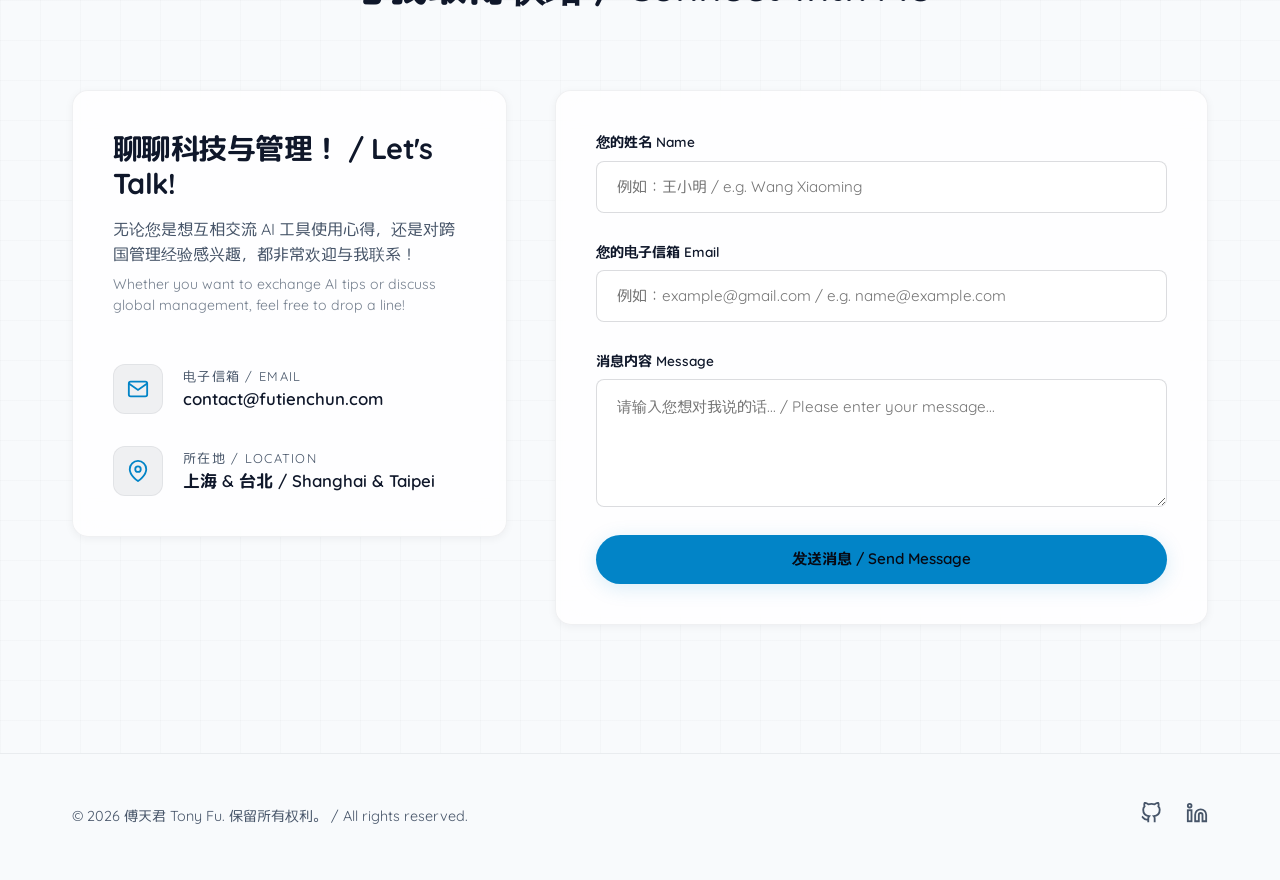
==== commit 6810f8d0: "deploy: sync dashboard updates on 2026-11-28 21:54:58" ====
--- a/index.html
+++ b/index.html
@@ -18,7 +18,7 @@
     <link href="https://fonts.googleapis.com/css2?family=M+PLUS+Rounded+1c:wght@400;500;700;800&family=Quicksand:wght@400;500;600;700&display=swap" rel="stylesheet">
 
     <!-- Style Sheet -->
-    <link rel="stylesheet" href="style.css?v=20261128212414">
+    <link rel="stylesheet" href="style.css?v=20261128215458">
 </head>
 <body>
     <!-- Background Elements for Premium Glow Effects -->
@@ -274,7 +274,7 @@
                         <div class="project-image-wrapper">
                             <img src="dashboard-demo.gif" alt="Antigravity 台股量化模型仪表盘演示" class="project-image" loading="lazy">
                             <div class="project-overlay">
-                                <a href="/dashboard/index.html?v=20261128212414" class="project-link" aria-label="查看项目详情">
+                                <a href="/dashboard/index.html?v=20261128215458" class="project-link" aria-label="查看项目详情">
                                     <svg xmlns="http://www.w3.org/2000/svg" viewBox="0 0 24 24" fill="none" stroke="currentColor" stroke-width="2">
                                         <path d="M18 13v6a2 2 0 0 1-2 2H5a2 2 0 0 1-2-2V8a2 2 0 0 1 2-2h6"></path>
                                         <polyline points="15 3 21 3 21 9"></polyline>
@@ -546,6 +546,6 @@
     </footer>
 
     <!-- JavaScript -->
-    <script src="script.js?v=20261128212414"></script>
+    <script src="script.js?v=20261128215458"></script>
 </body>
 </html>
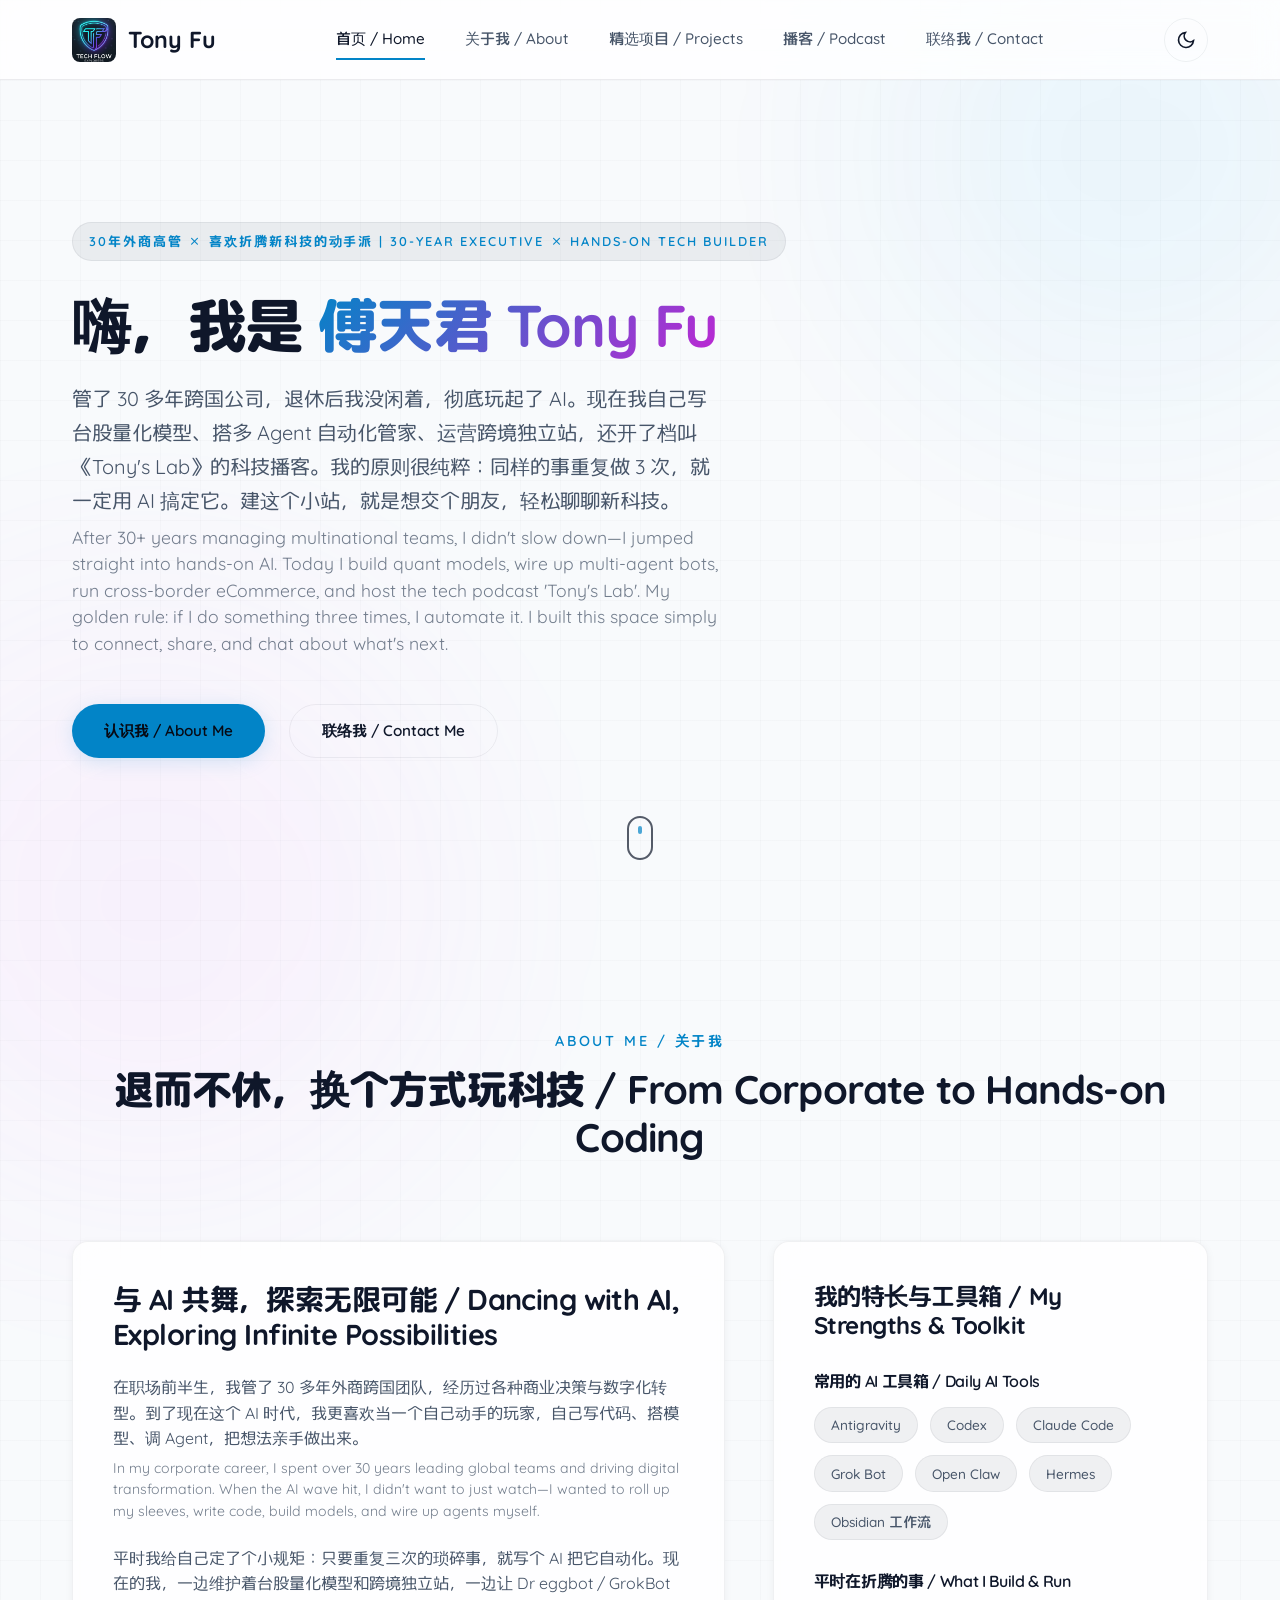
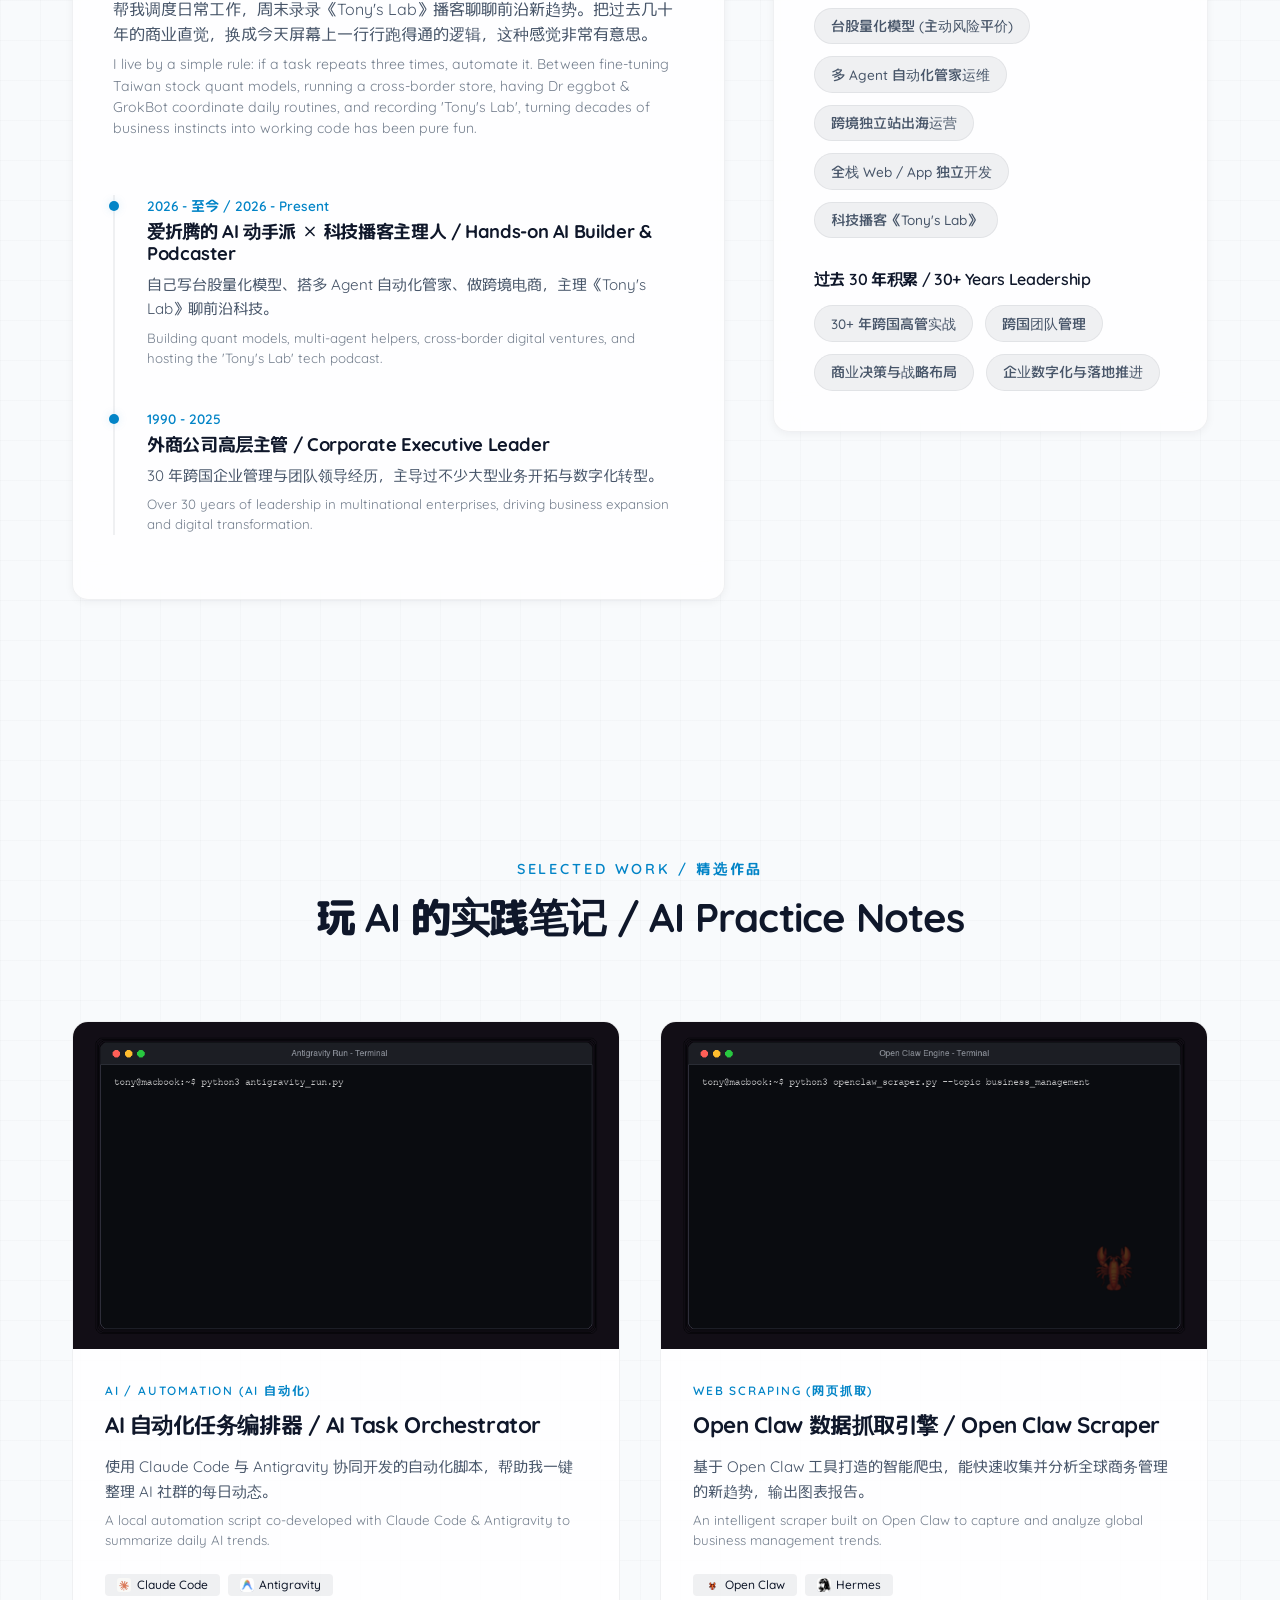
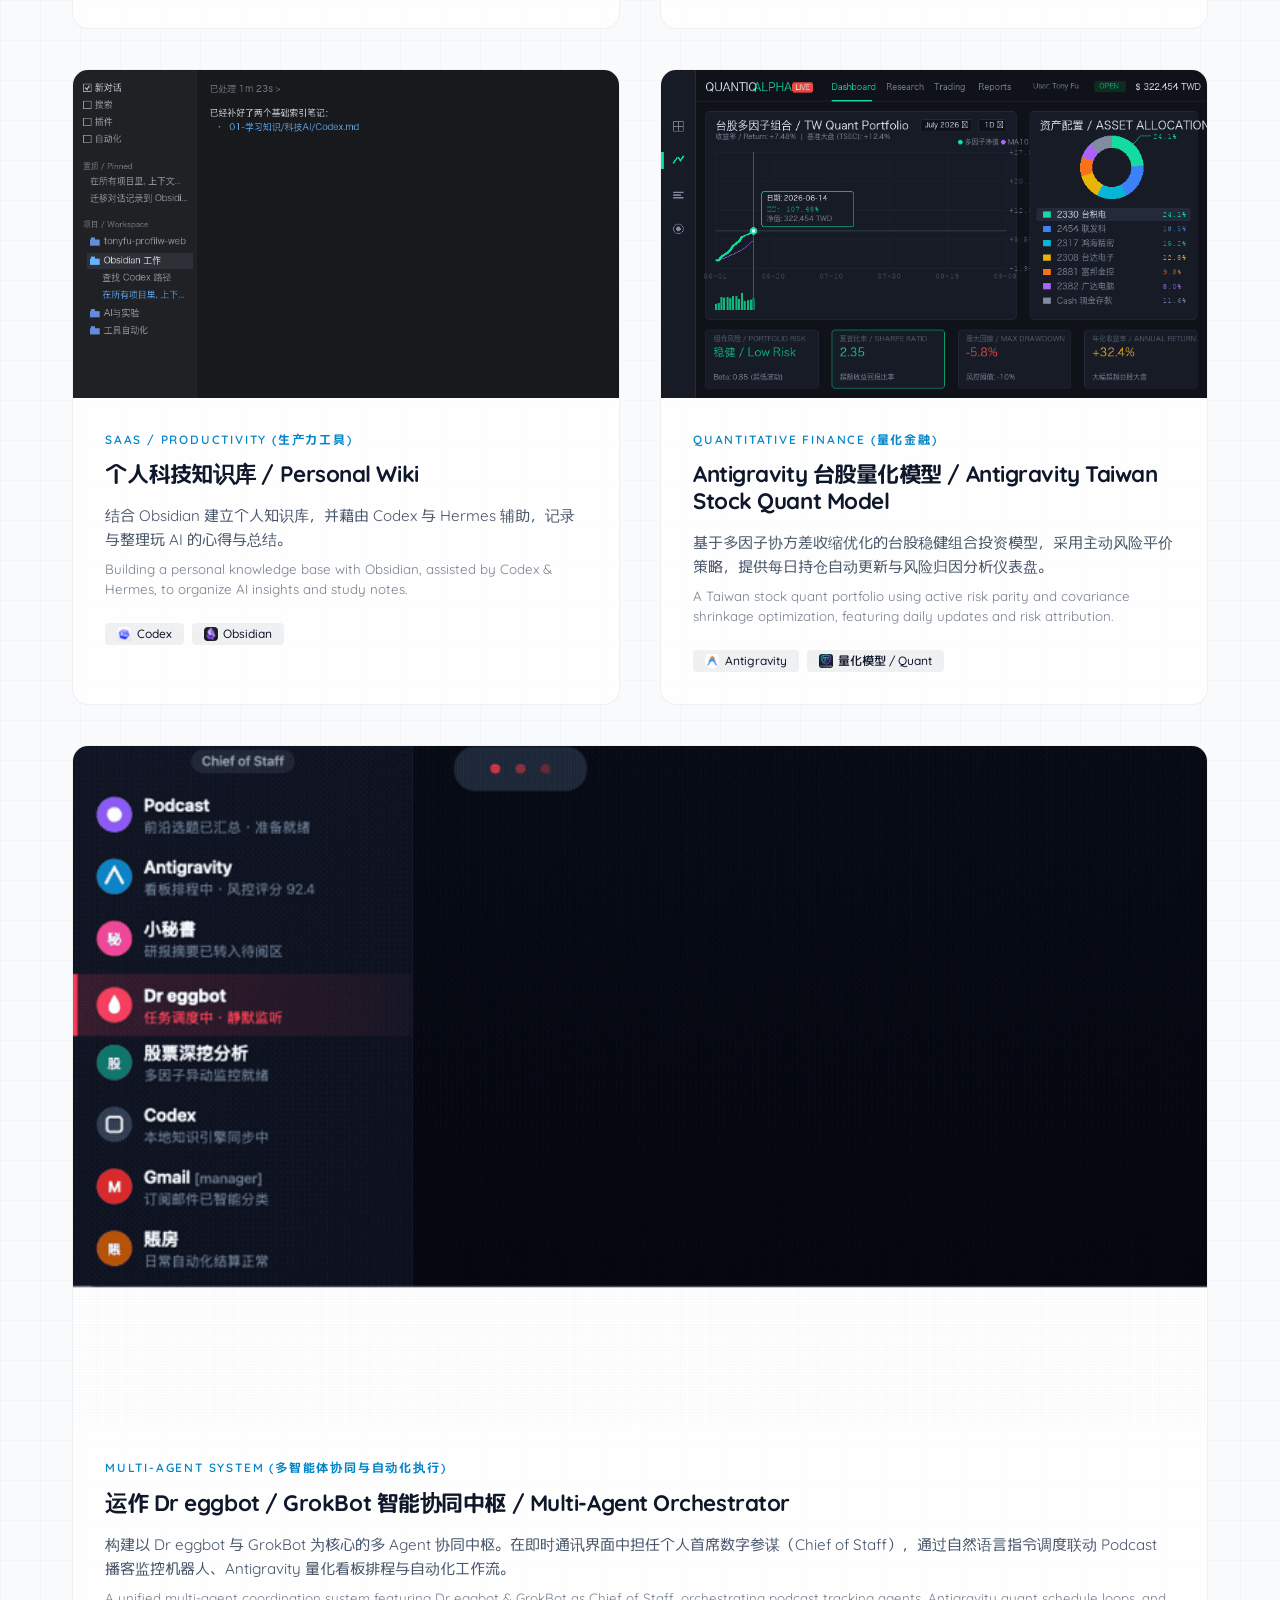
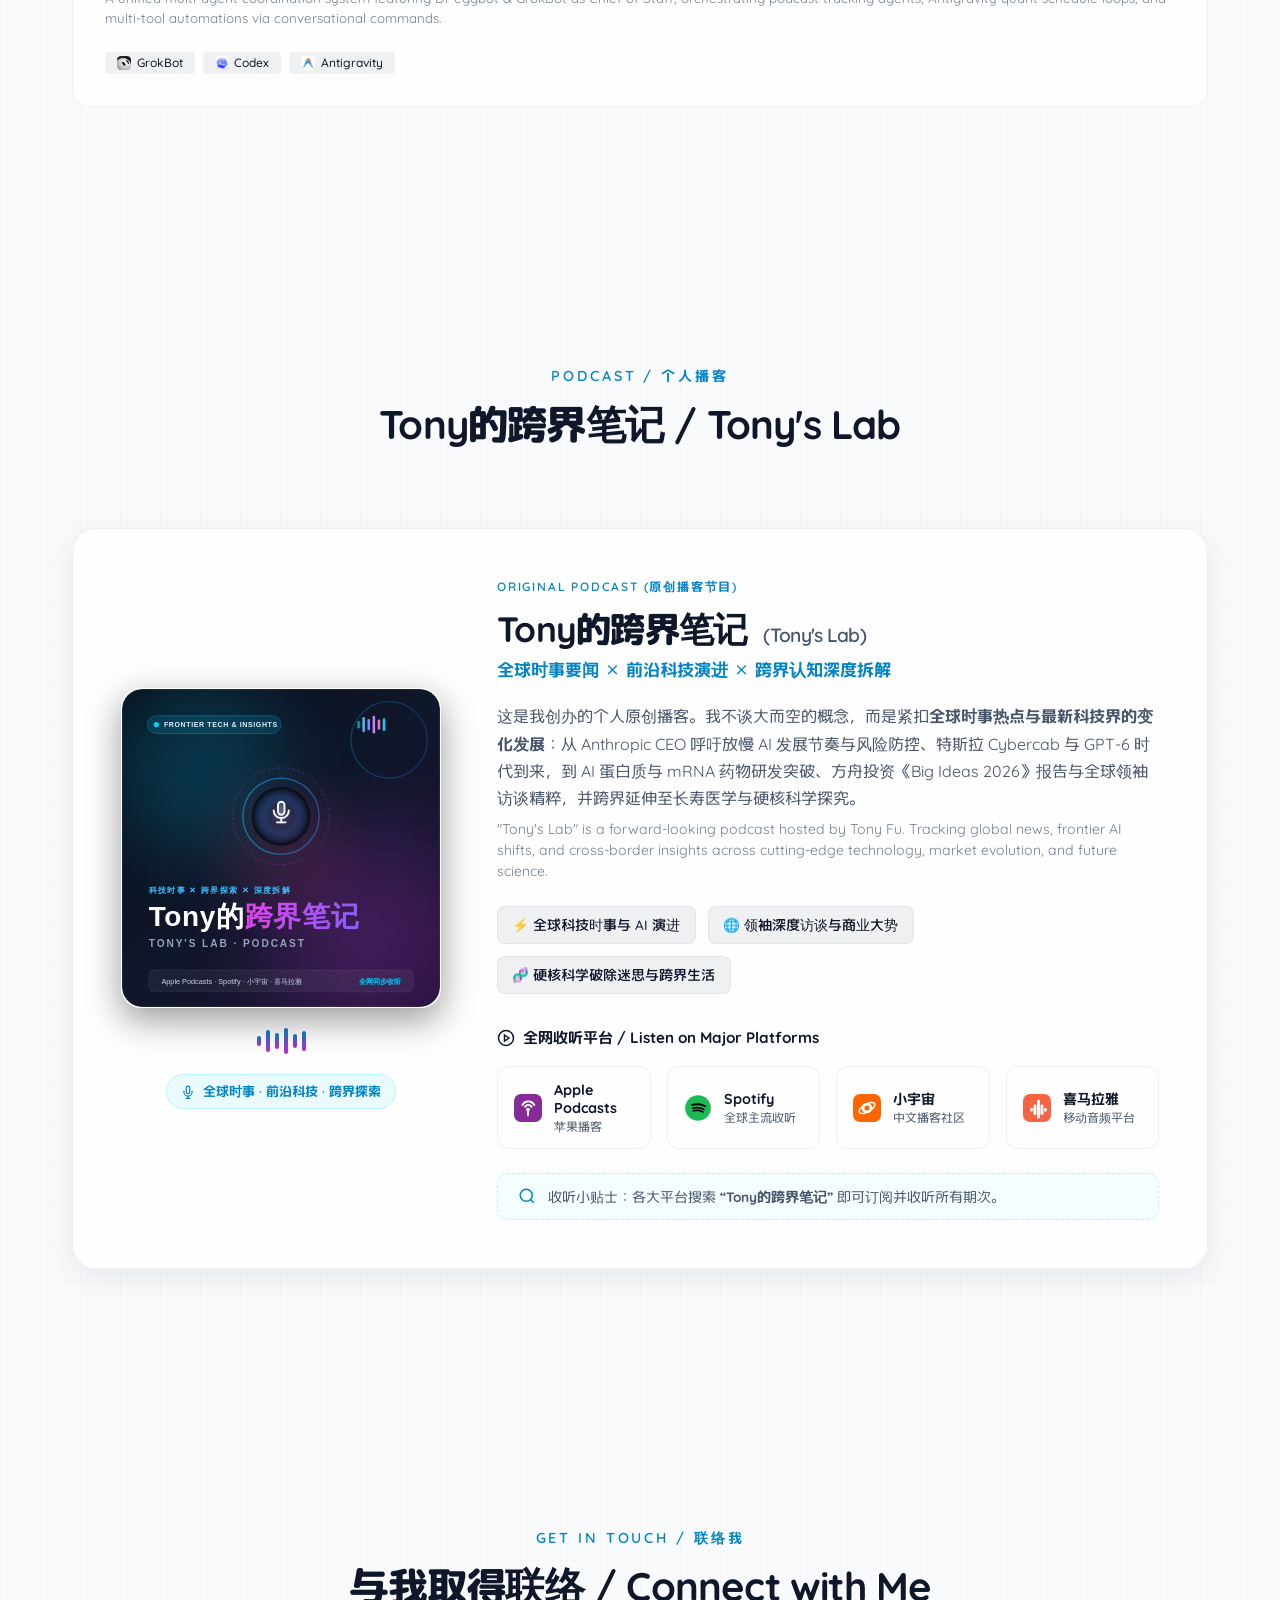
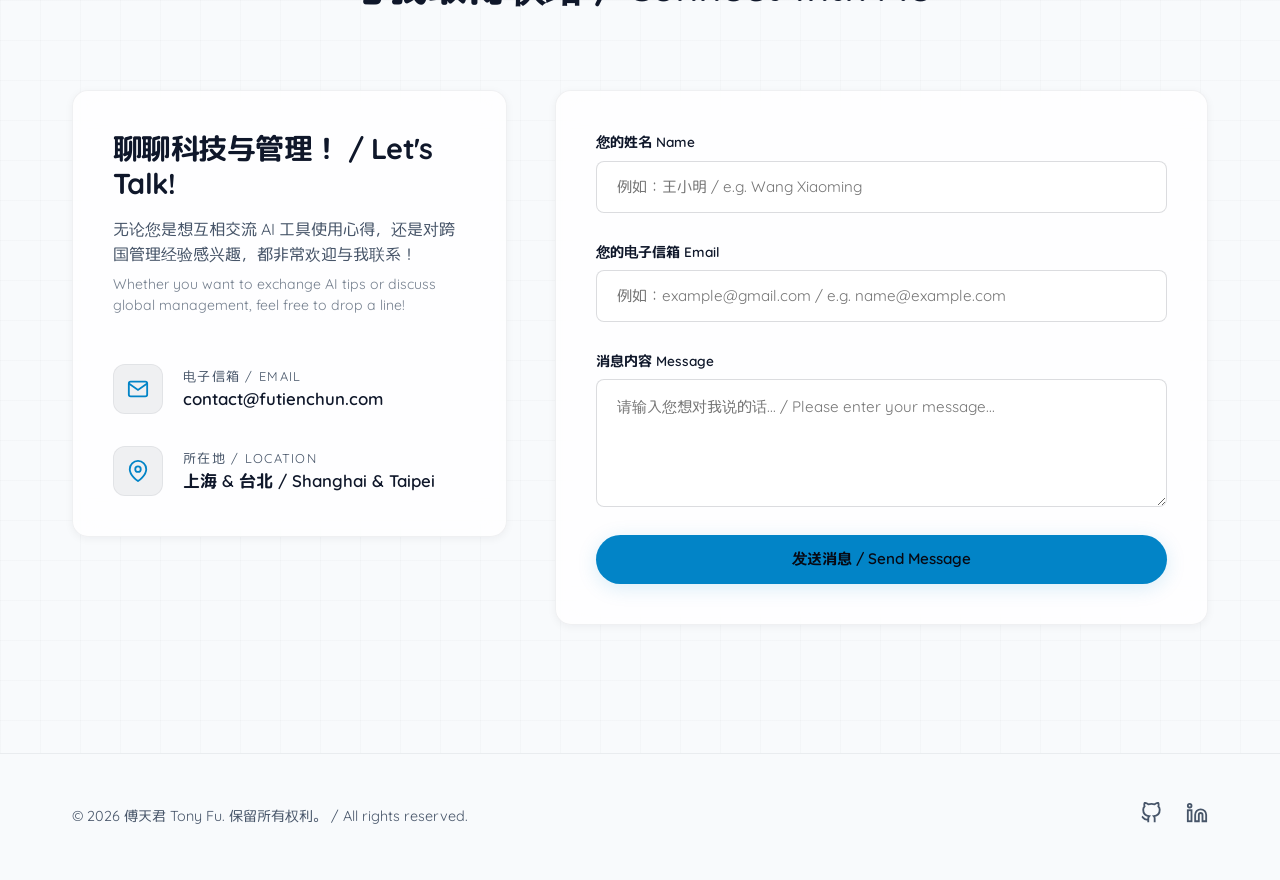
==== commit 9e3217a4: "deploy: sync dashboard updates on 2026-11-28 23:01:07" ====
--- a/index.html
+++ b/index.html
@@ -18,7 +18,7 @@
     <link href="https://fonts.googleapis.com/css2?family=M+PLUS+Rounded+1c:wght@400;500;700;800&family=Quicksand:wght@400;500;600;700&display=swap" rel="stylesheet">
 
     <!-- Style Sheet -->
-    <link rel="stylesheet" href="style.css?v=20261128215458">
+    <link rel="stylesheet" href="style.css?v=20261128230107">
 </head>
 <body>
     <!-- Background Elements for Premium Glow Effects -->
@@ -274,7 +274,7 @@
                         <div class="project-image-wrapper">
                             <img src="dashboard-demo.gif" alt="Antigravity 台股量化模型仪表盘演示" class="project-image" loading="lazy">
                             <div class="project-overlay">
-                                <a href="/dashboard/index.html?v=20261128215458" class="project-link" aria-label="查看项目详情">
+                                <a href="/dashboard/index.html?v=20261128230107" class="project-link" aria-label="查看项目详情">
                                     <svg xmlns="http://www.w3.org/2000/svg" viewBox="0 0 24 24" fill="none" stroke="currentColor" stroke-width="2">
                                         <path d="M18 13v6a2 2 0 0 1-2 2H5a2 2 0 0 1-2-2V8a2 2 0 0 1 2-2h6"></path>
                                         <polyline points="15 3 21 3 21 9"></polyline>
@@ -546,6 +546,6 @@
     </footer>
 
     <!-- JavaScript -->
-    <script src="script.js?v=20261128215458"></script>
+    <script src="script.js?v=20261128230107"></script>
 </body>
 </html>
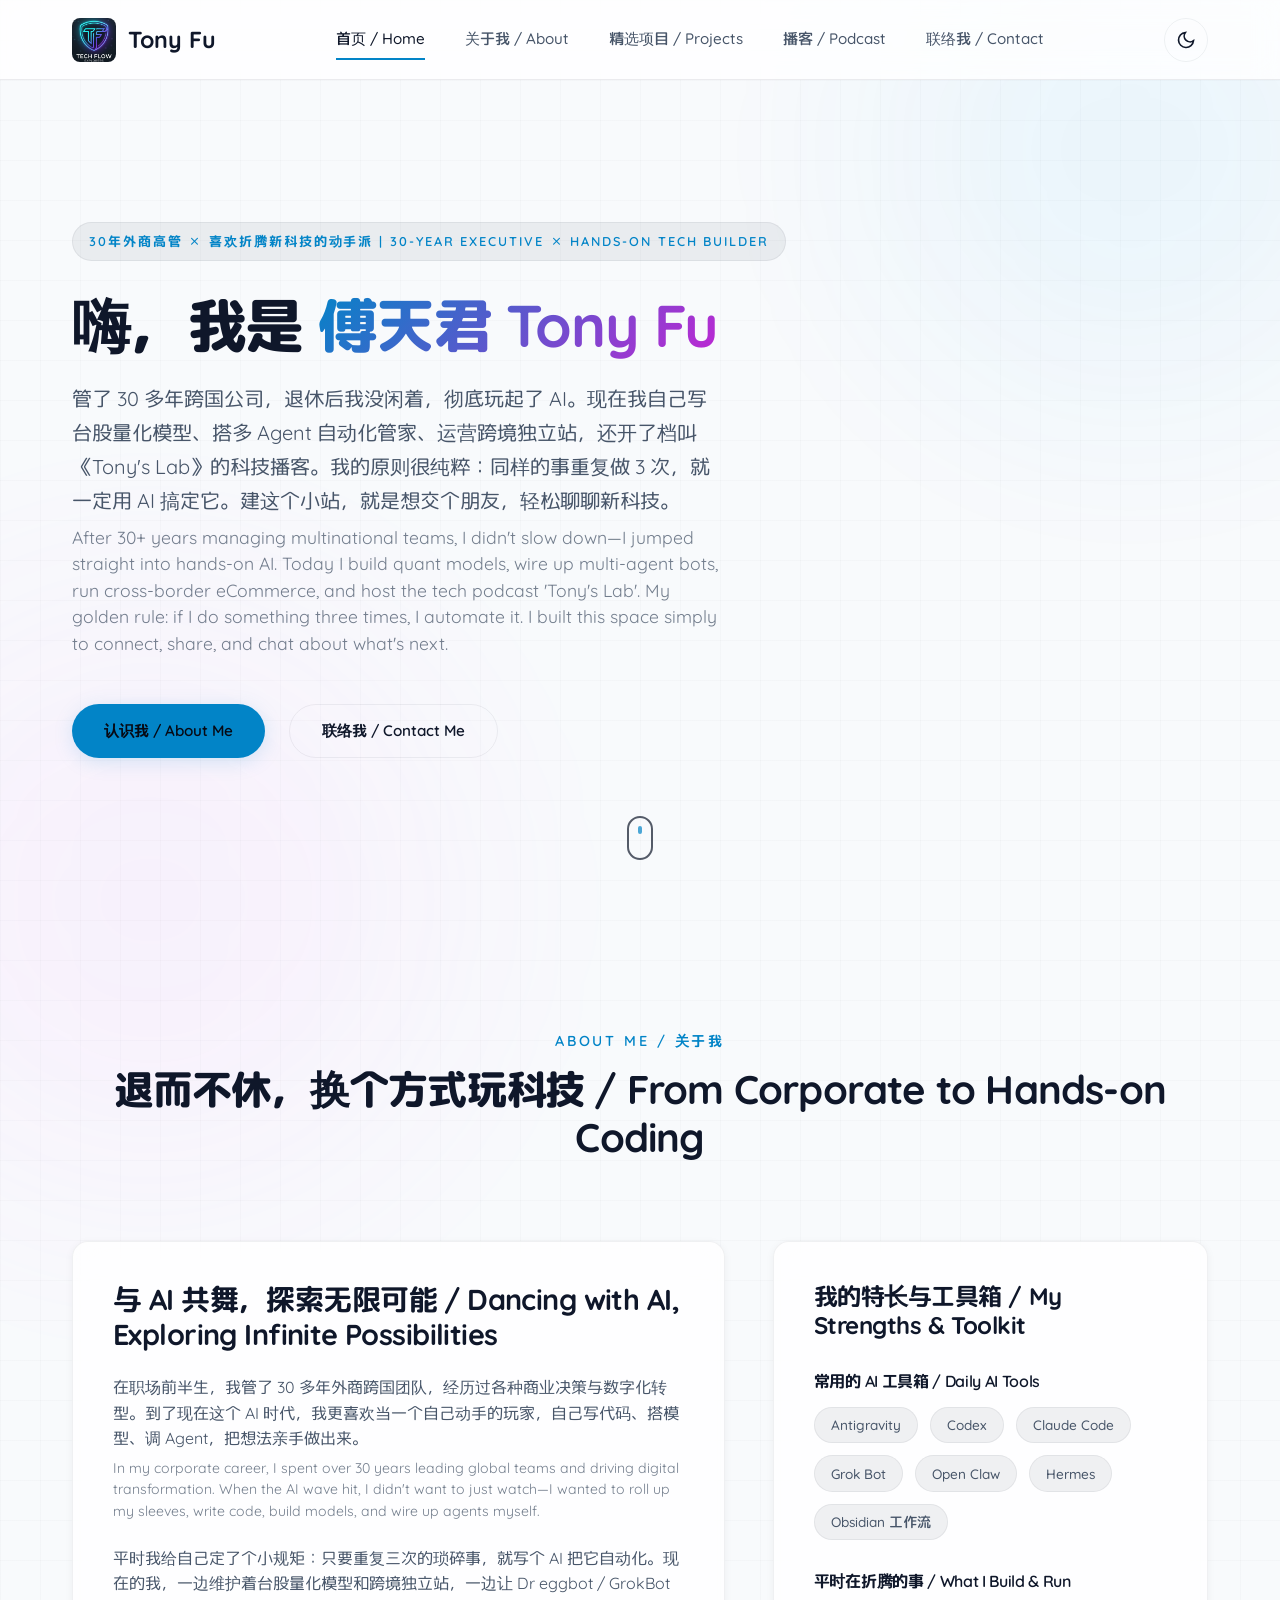
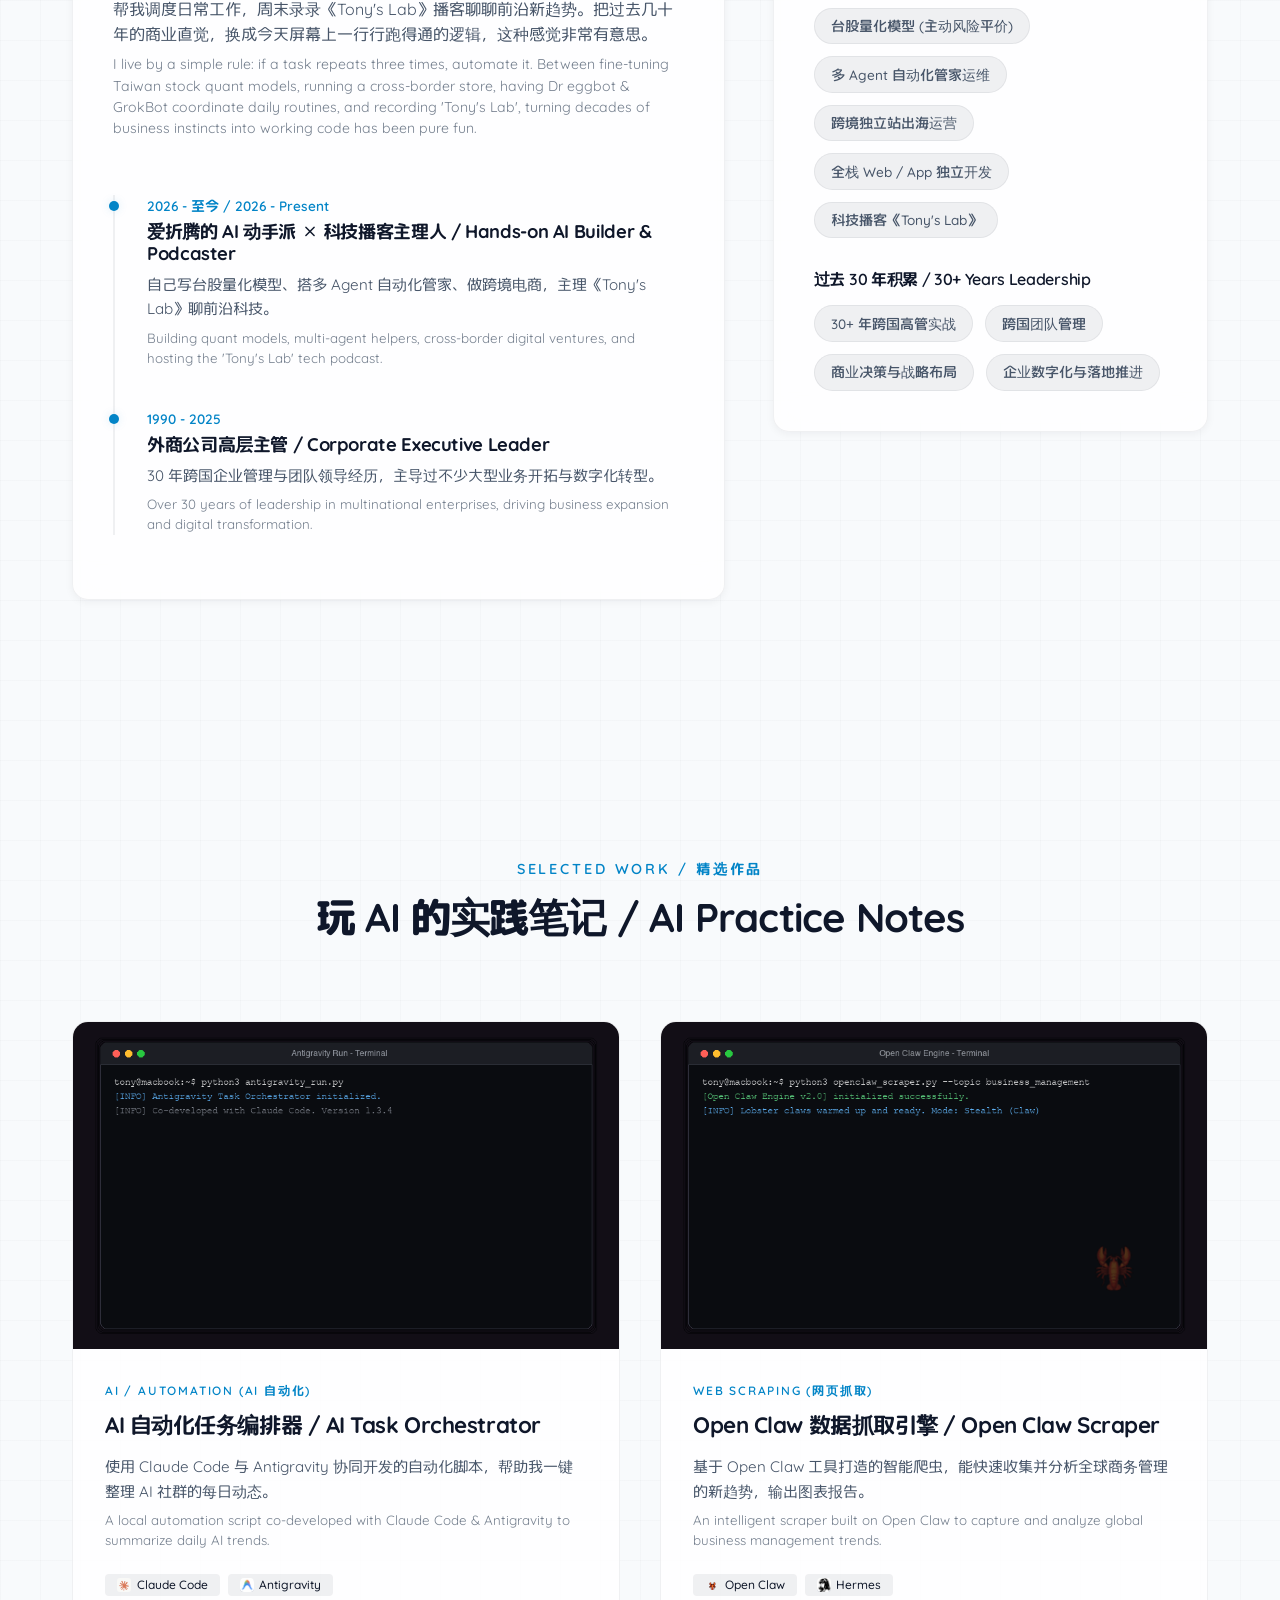
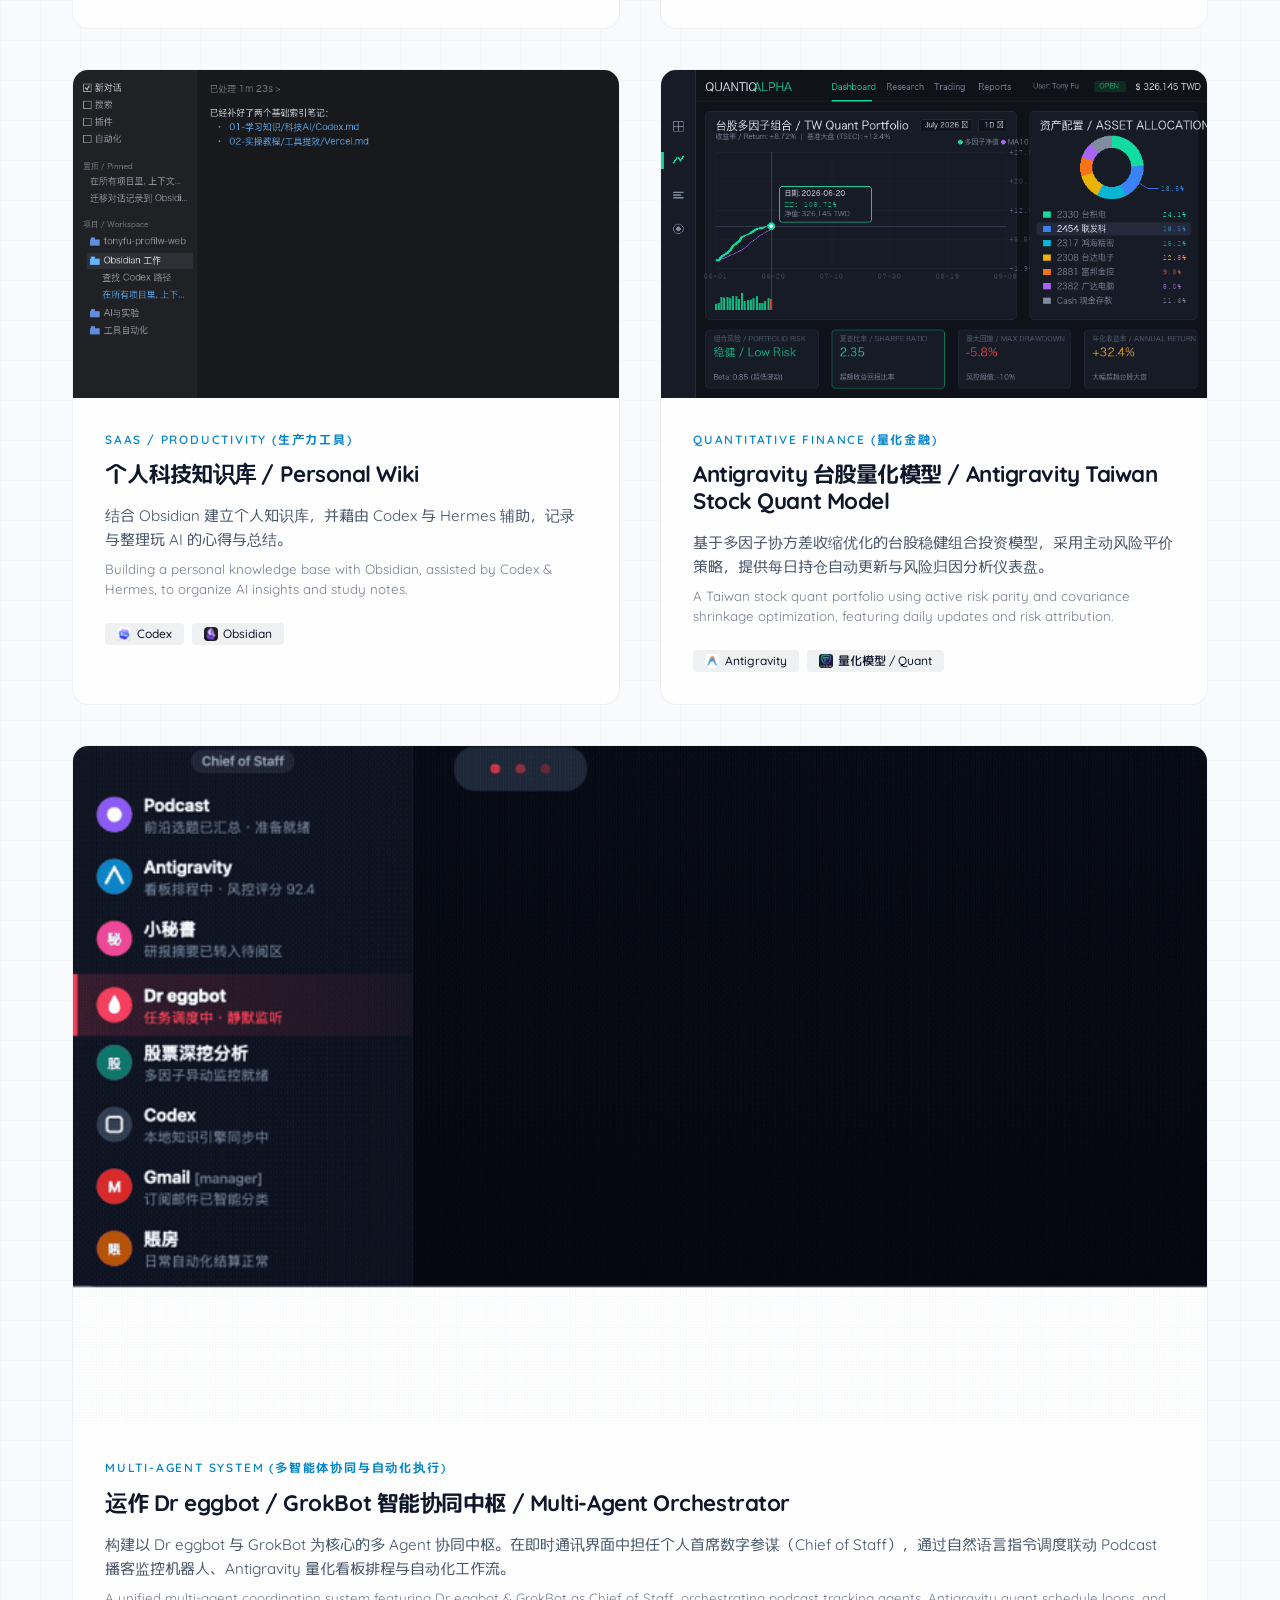
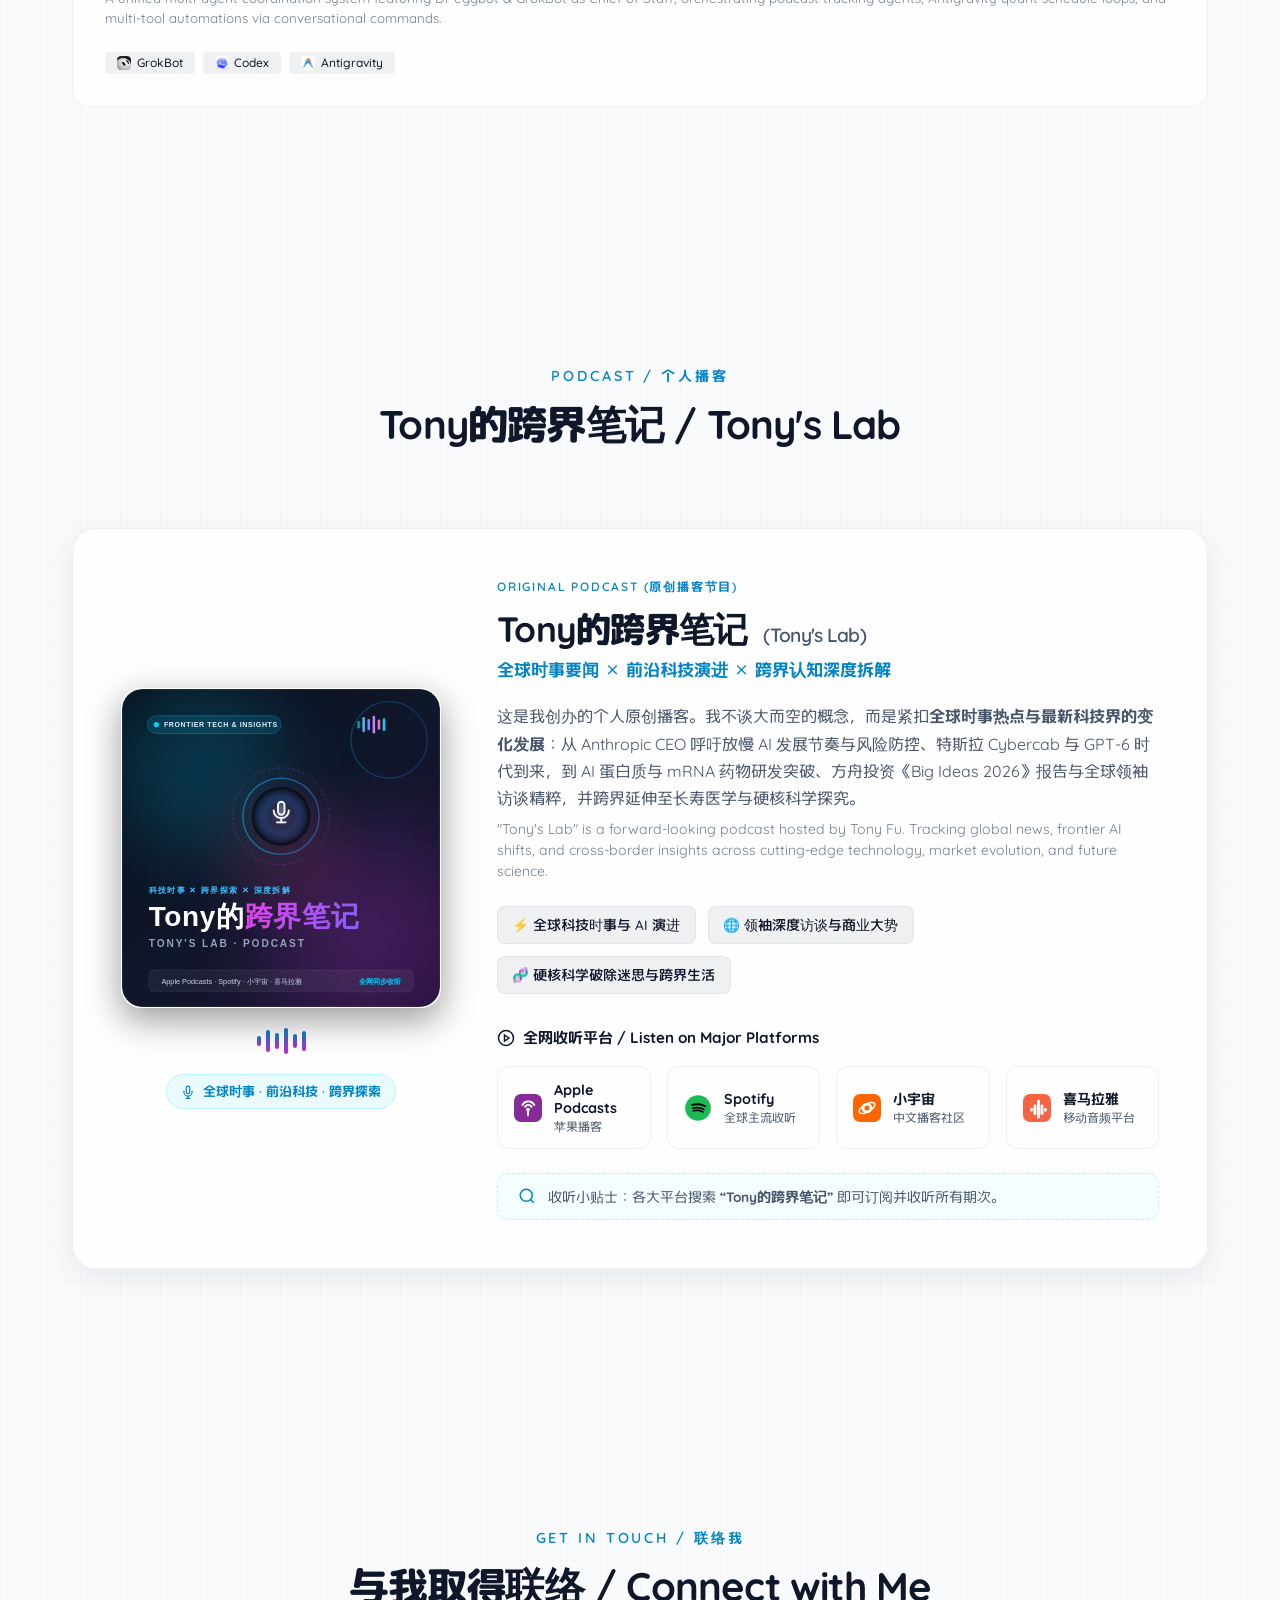
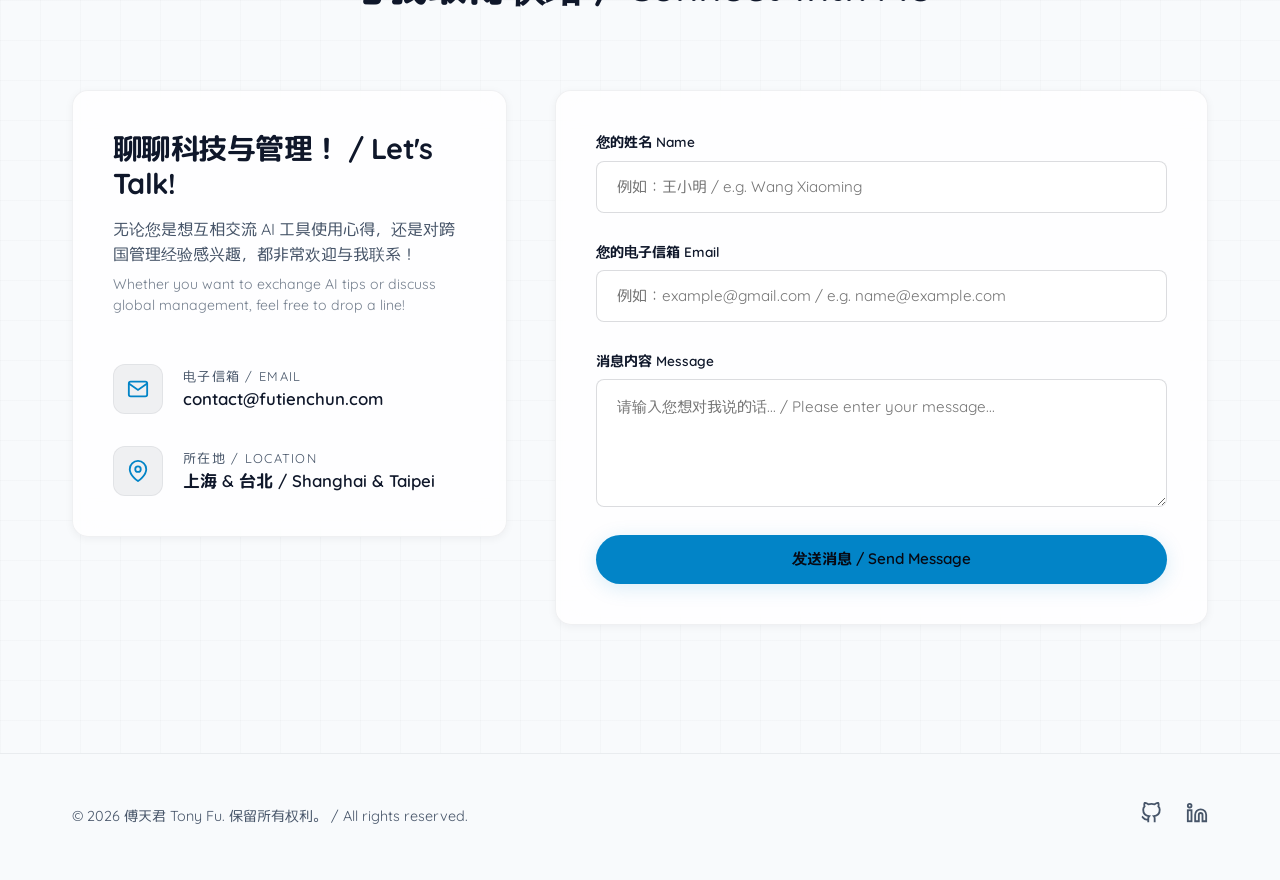
==== commit be4e914f: "deploy: sync dashboard updates on 2026-11-28 23:31:50" ====
--- a/index.html
+++ b/index.html
@@ -18,7 +18,7 @@
     <link href="https://fonts.googleapis.com/css2?family=M+PLUS+Rounded+1c:wght@400;500;700;800&family=Quicksand:wght@400;500;600;700&display=swap" rel="stylesheet">
 
     <!-- Style Sheet -->
-    <link rel="stylesheet" href="style.css?v=20261128230107">
+    <link rel="stylesheet" href="style.css?v=20261128233150">
 </head>
 <body>
     <!-- Background Elements for Premium Glow Effects -->
@@ -274,7 +274,7 @@
                         <div class="project-image-wrapper">
                             <img src="dashboard-demo.gif" alt="Antigravity 台股量化模型仪表盘演示" class="project-image" loading="lazy">
                             <div class="project-overlay">
-                                <a href="/dashboard/index.html?v=20261128230107" class="project-link" aria-label="查看项目详情">
+                                <a href="/dashboard/index.html?v=20261128233150" class="project-link" aria-label="查看项目详情">
                                     <svg xmlns="http://www.w3.org/2000/svg" viewBox="0 0 24 24" fill="none" stroke="currentColor" stroke-width="2">
                                         <path d="M18 13v6a2 2 0 0 1-2 2H5a2 2 0 0 1-2-2V8a2 2 0 0 1 2-2h6"></path>
                                         <polyline points="15 3 21 3 21 9"></polyline>
@@ -546,6 +546,6 @@
     </footer>
 
     <!-- JavaScript -->
-    <script src="script.js?v=20261128230107"></script>
+    <script src="script.js?v=20261128233150"></script>
 </body>
 </html>
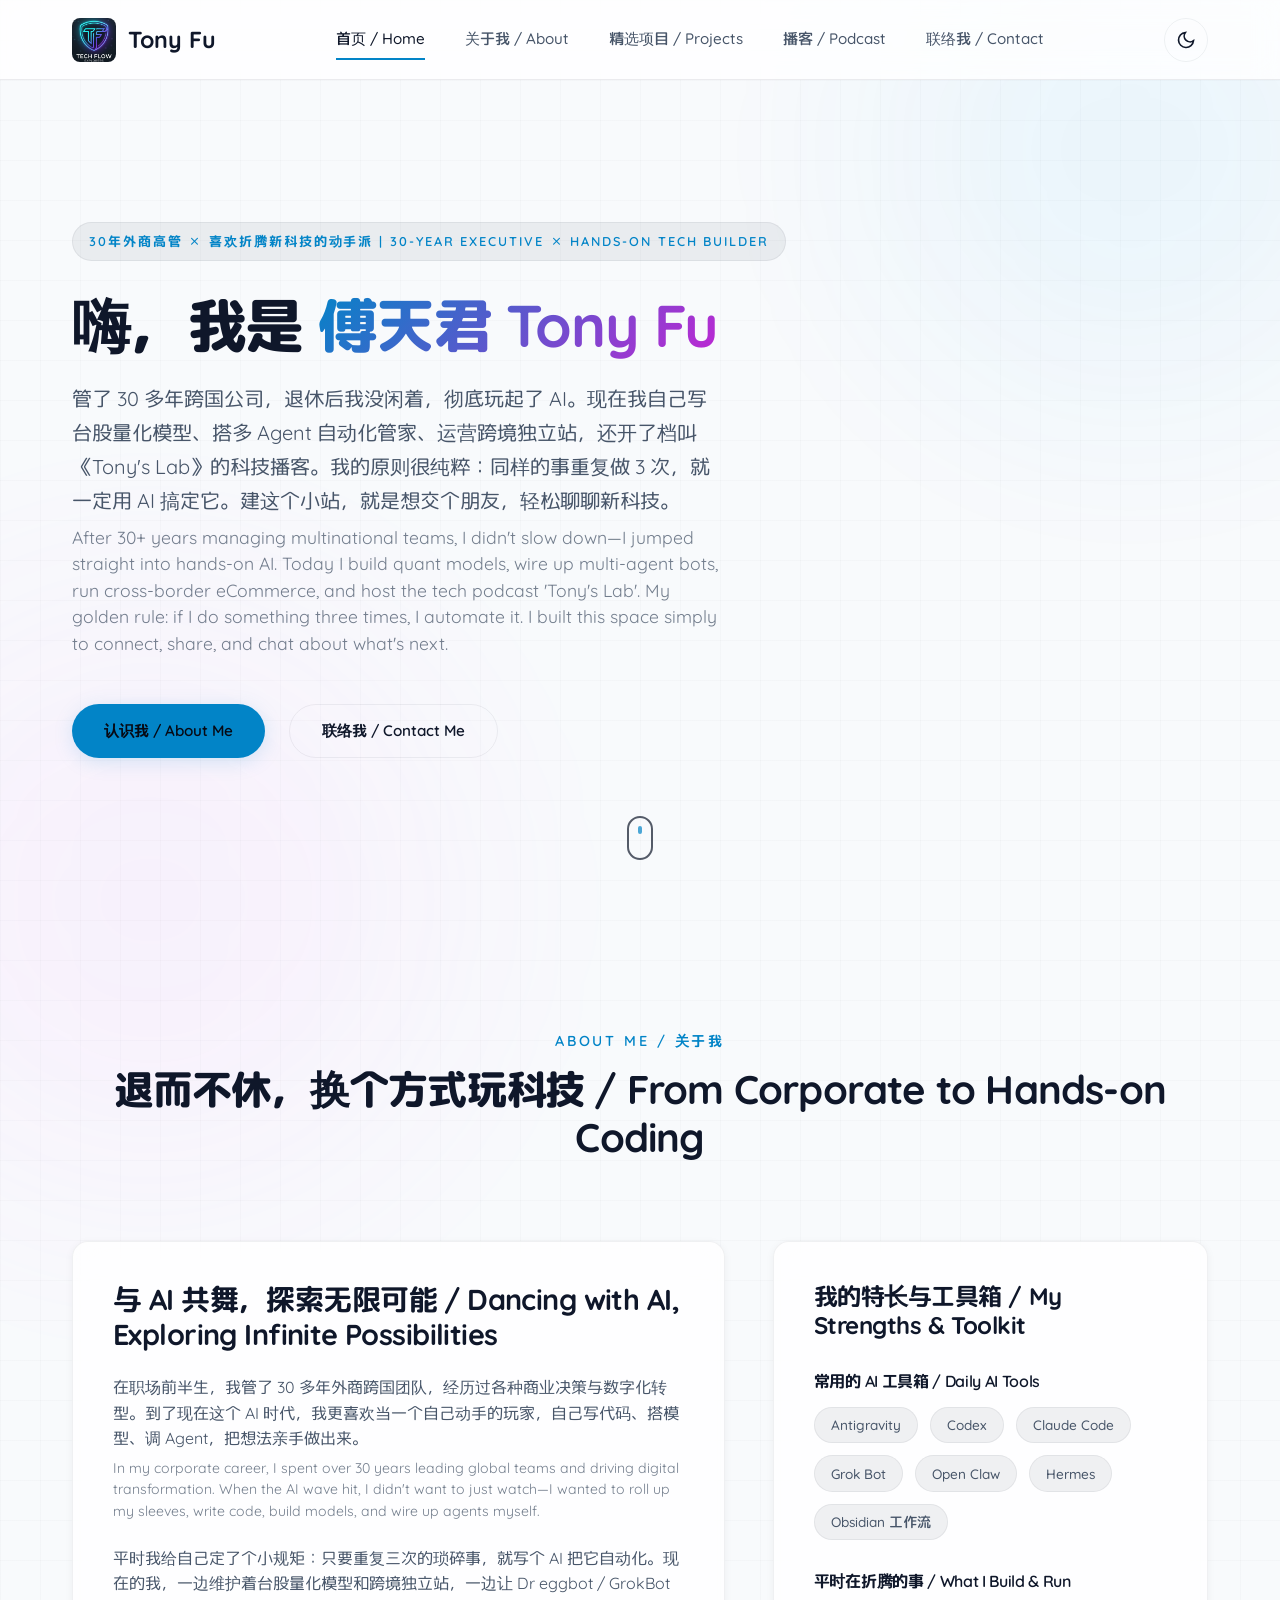
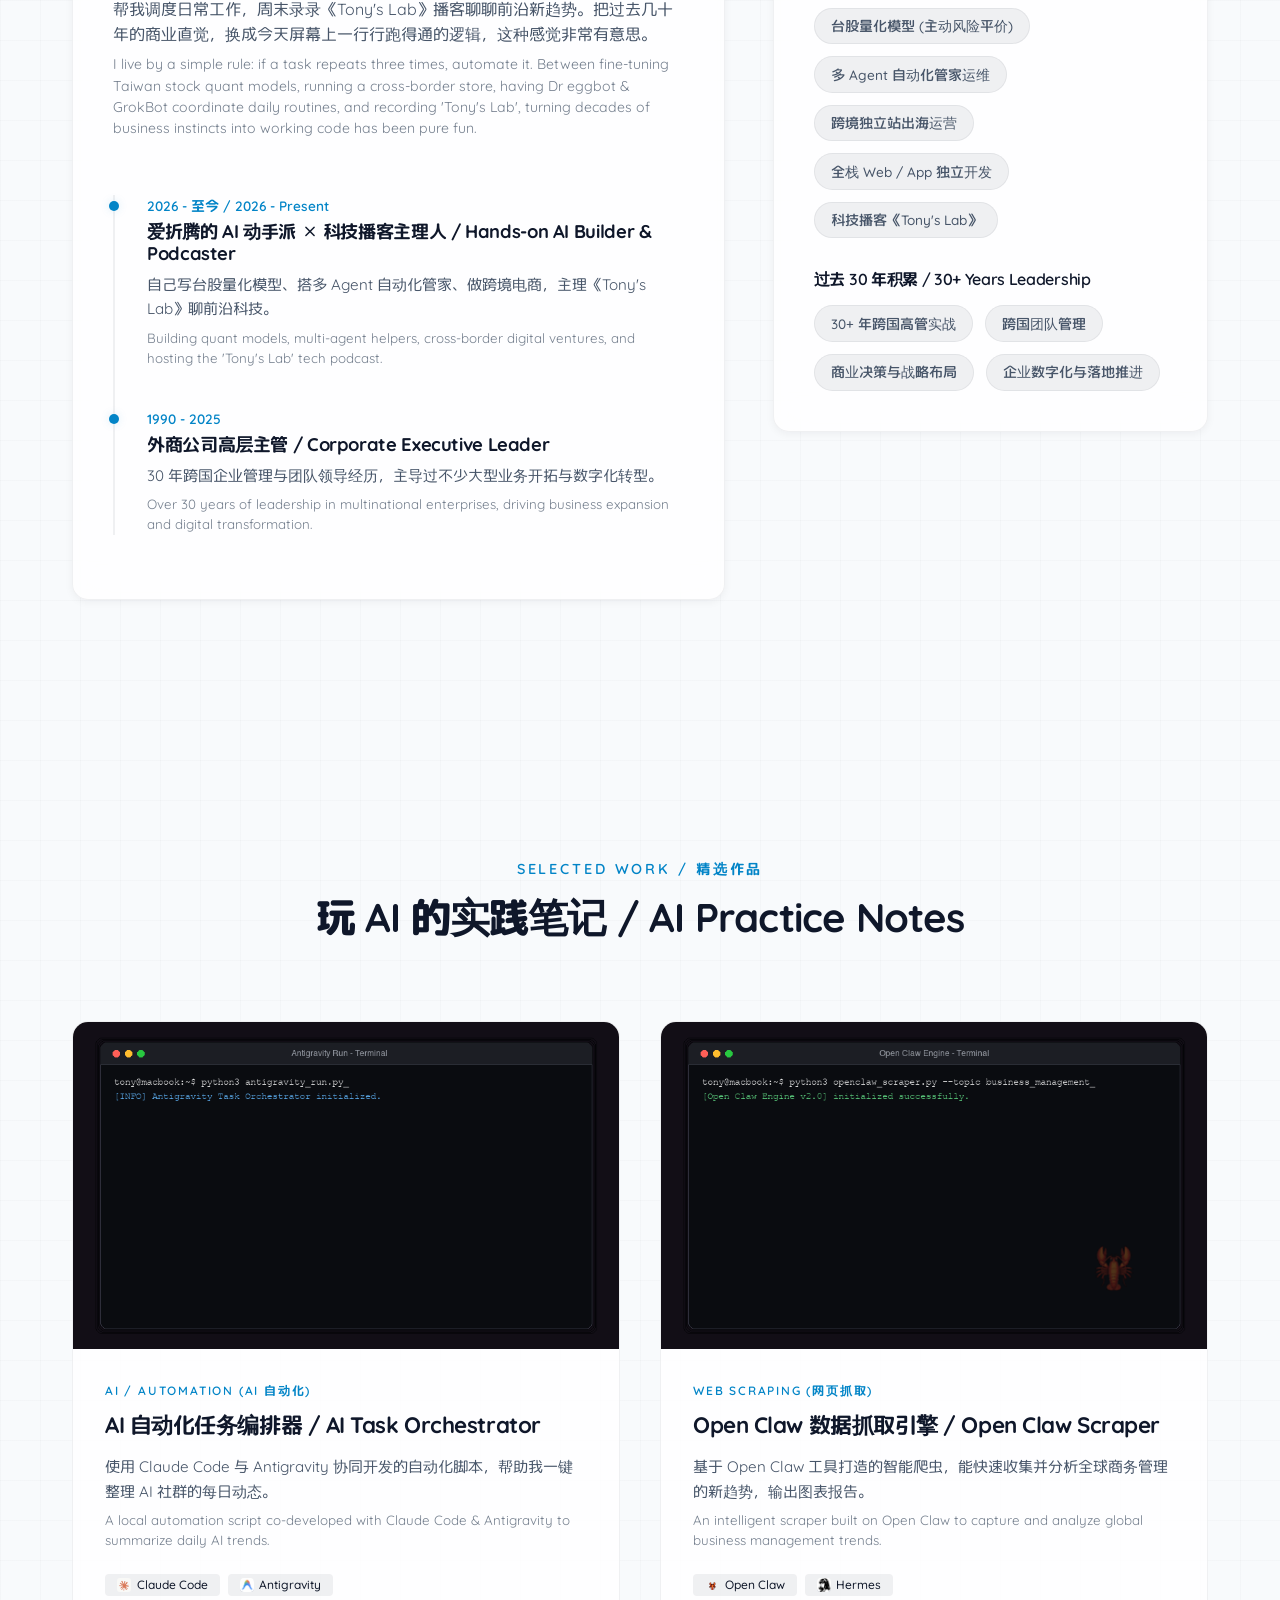
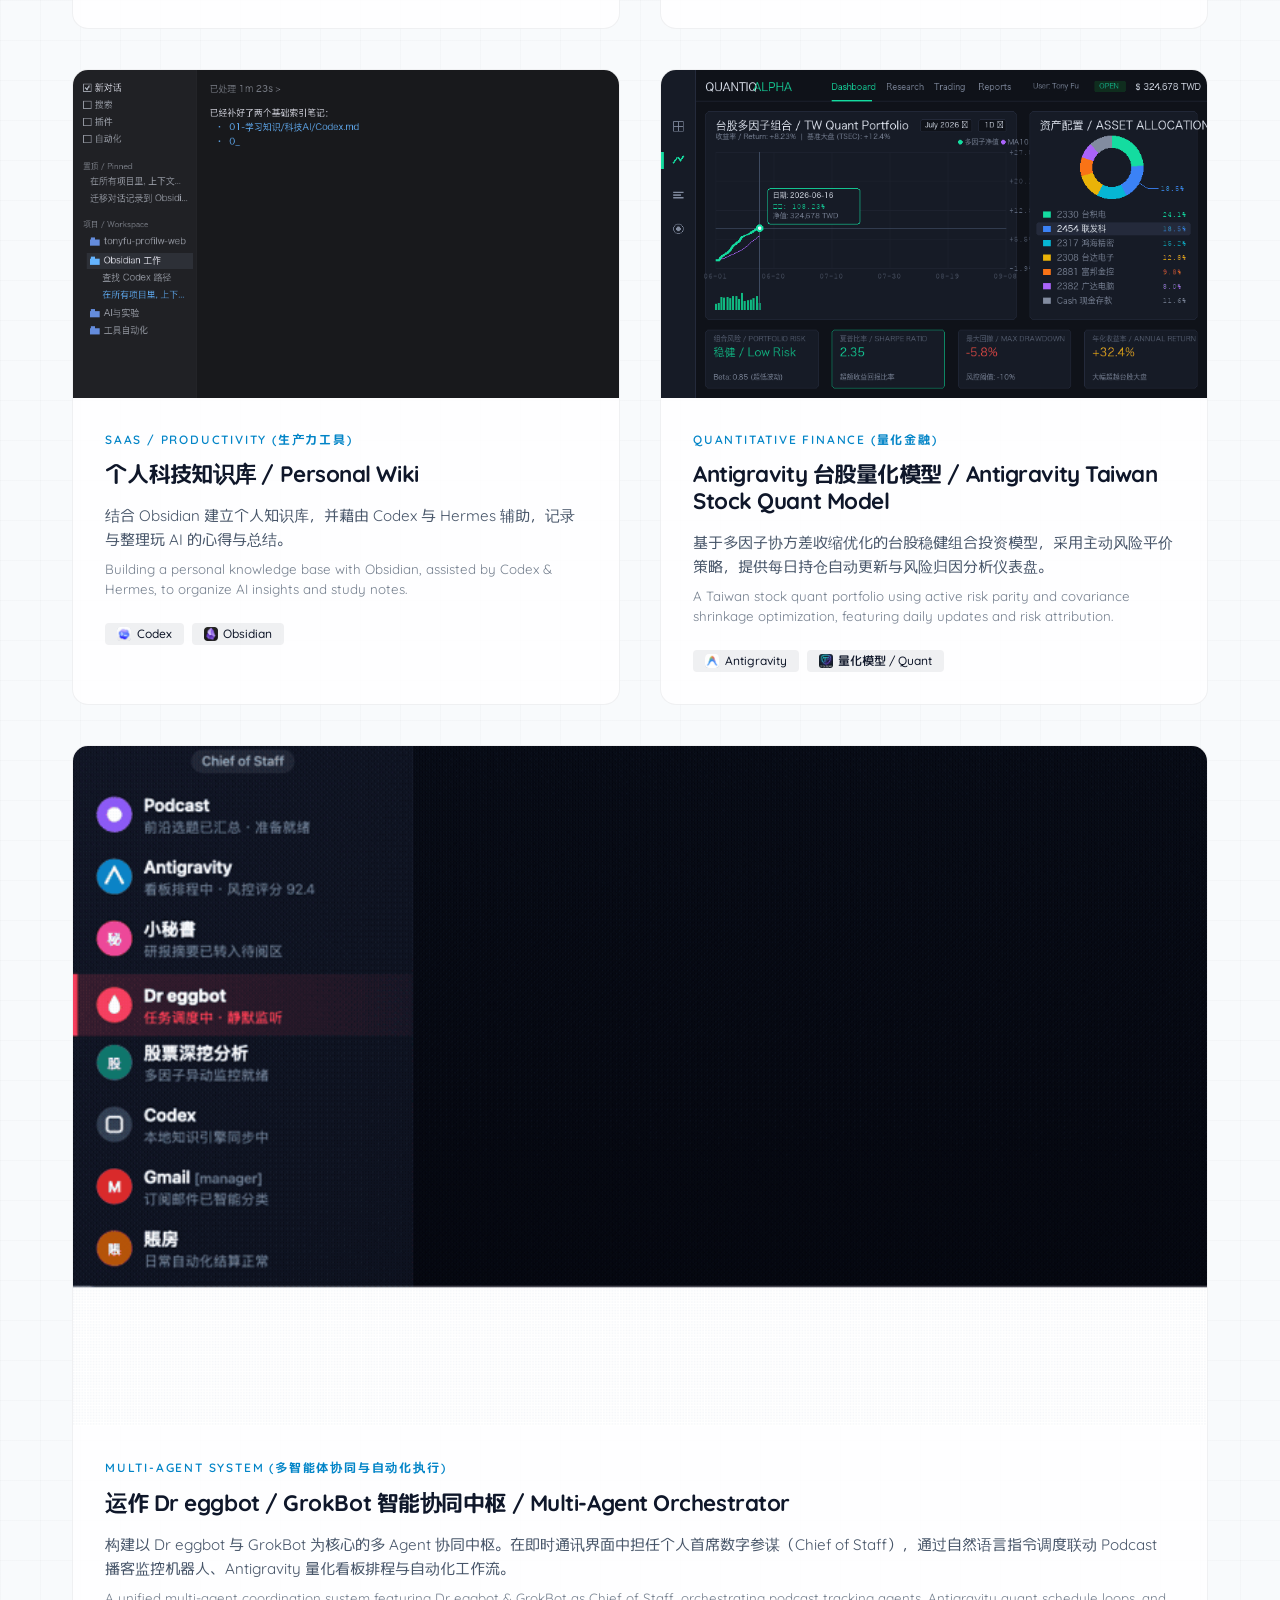
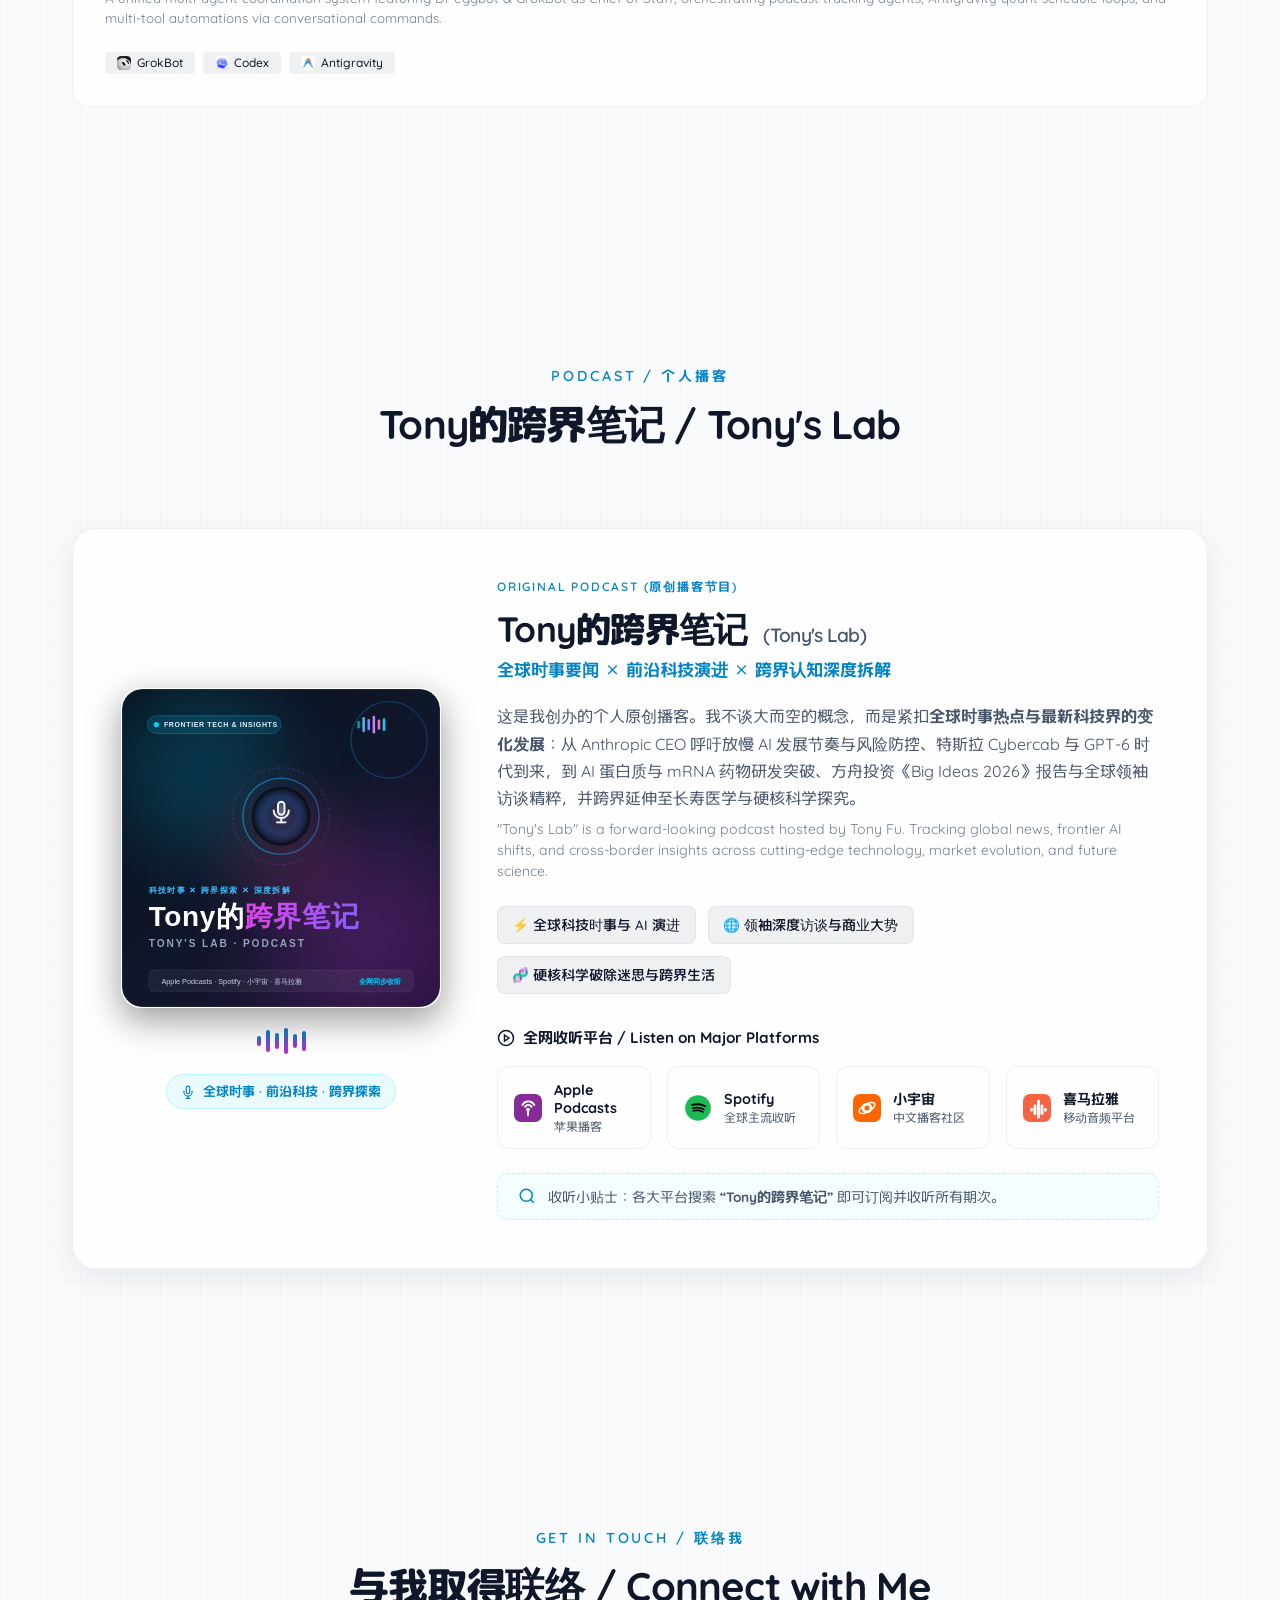
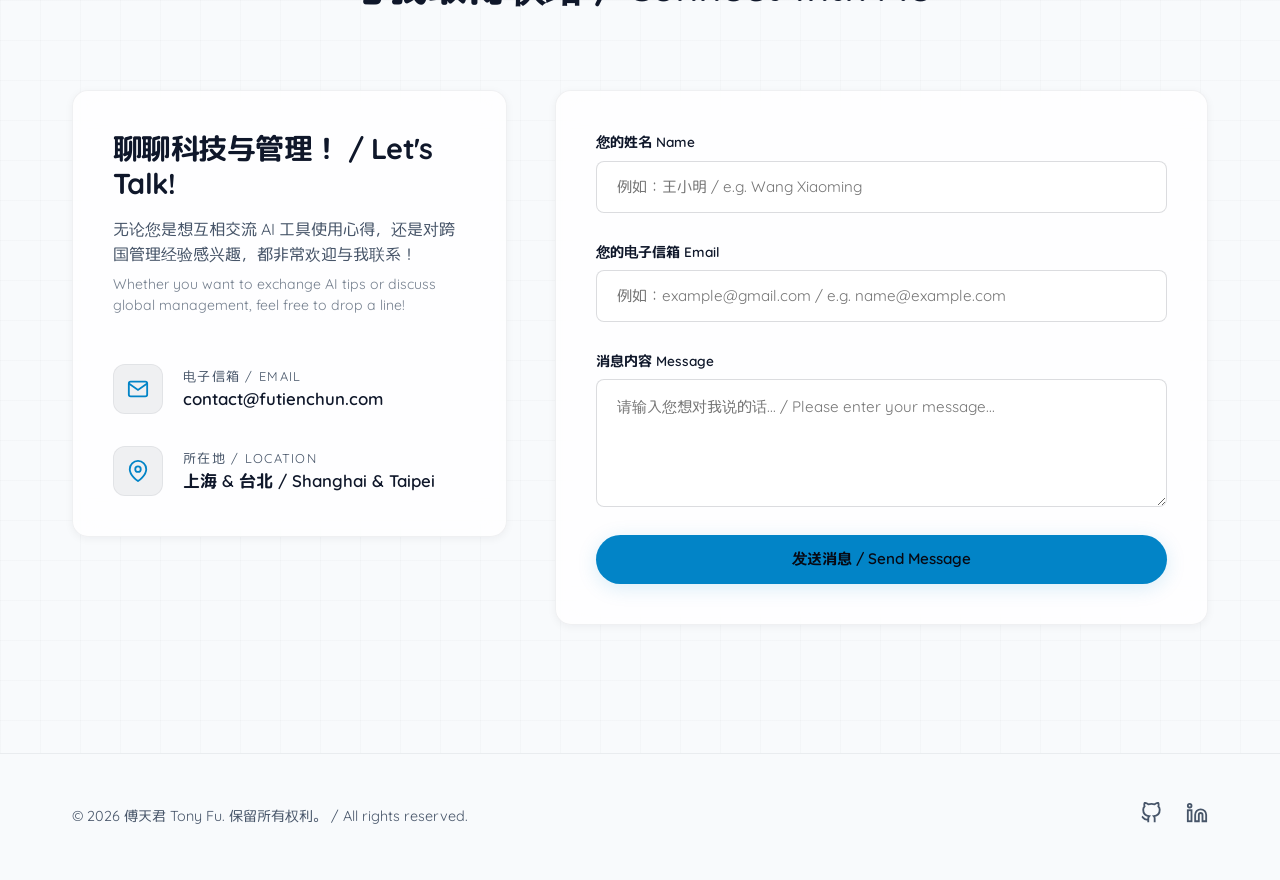
==== commit d3978516: "deploy: sync dashboard updates on 2026-11-29 00:02:21" ====
--- a/index.html
+++ b/index.html
@@ -18,7 +18,7 @@
     <link href="https://fonts.googleapis.com/css2?family=M+PLUS+Rounded+1c:wght@400;500;700;800&family=Quicksand:wght@400;500;600;700&display=swap" rel="stylesheet">
 
     <!-- Style Sheet -->
-    <link rel="stylesheet" href="style.css?v=20261128233150">
+    <link rel="stylesheet" href="style.css?v=20261129000221">
 </head>
 <body>
     <!-- Background Elements for Premium Glow Effects -->
@@ -274,7 +274,7 @@
                         <div class="project-image-wrapper">
                             <img src="dashboard-demo.gif" alt="Antigravity 台股量化模型仪表盘演示" class="project-image" loading="lazy">
                             <div class="project-overlay">
-                                <a href="/dashboard/index.html?v=20261128233150" class="project-link" aria-label="查看项目详情">
+                                <a href="/dashboard/index.html?v=20261129000221" class="project-link" aria-label="查看项目详情">
                                     <svg xmlns="http://www.w3.org/2000/svg" viewBox="0 0 24 24" fill="none" stroke="currentColor" stroke-width="2">
                                         <path d="M18 13v6a2 2 0 0 1-2 2H5a2 2 0 0 1-2-2V8a2 2 0 0 1 2-2h6"></path>
                                         <polyline points="15 3 21 3 21 9"></polyline>
@@ -546,6 +546,6 @@
     </footer>
 
     <!-- JavaScript -->
-    <script src="script.js?v=20261128233150"></script>
+    <script src="script.js?v=20261129000221"></script>
 </body>
 </html>
